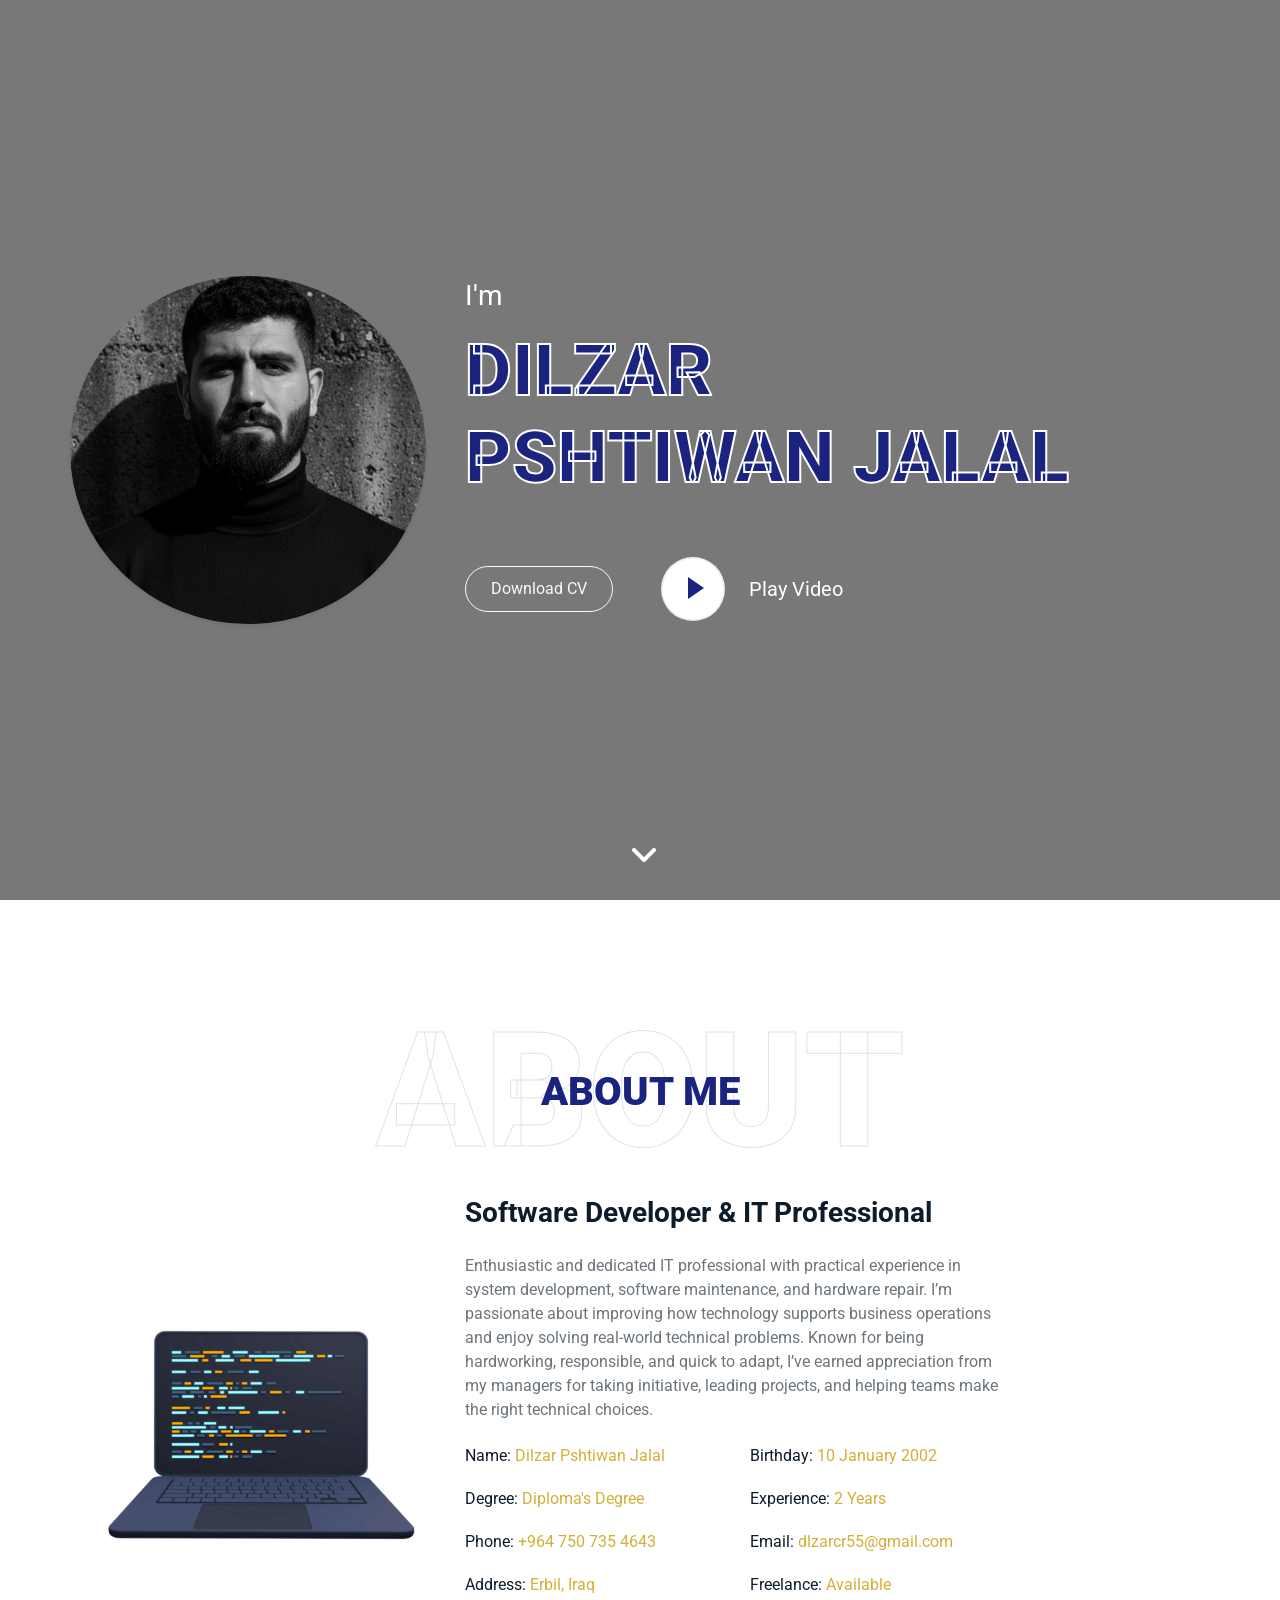
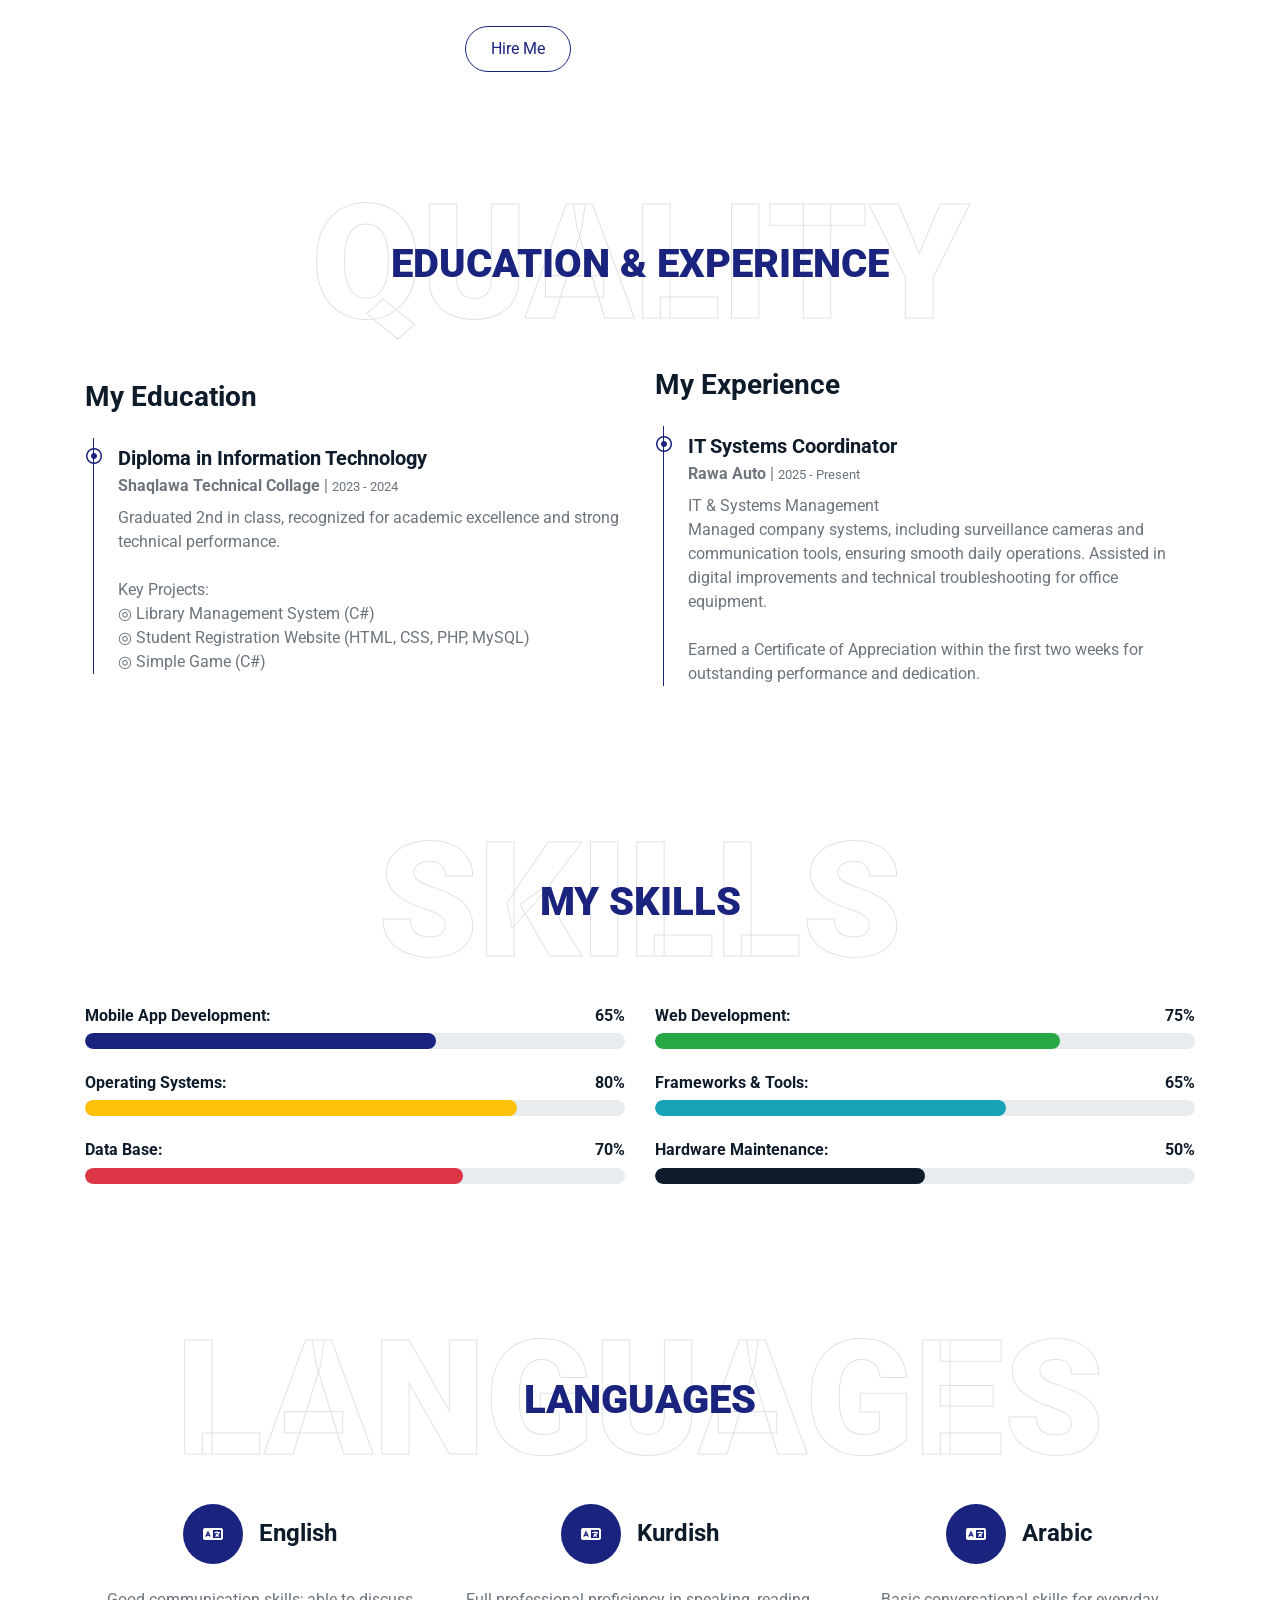
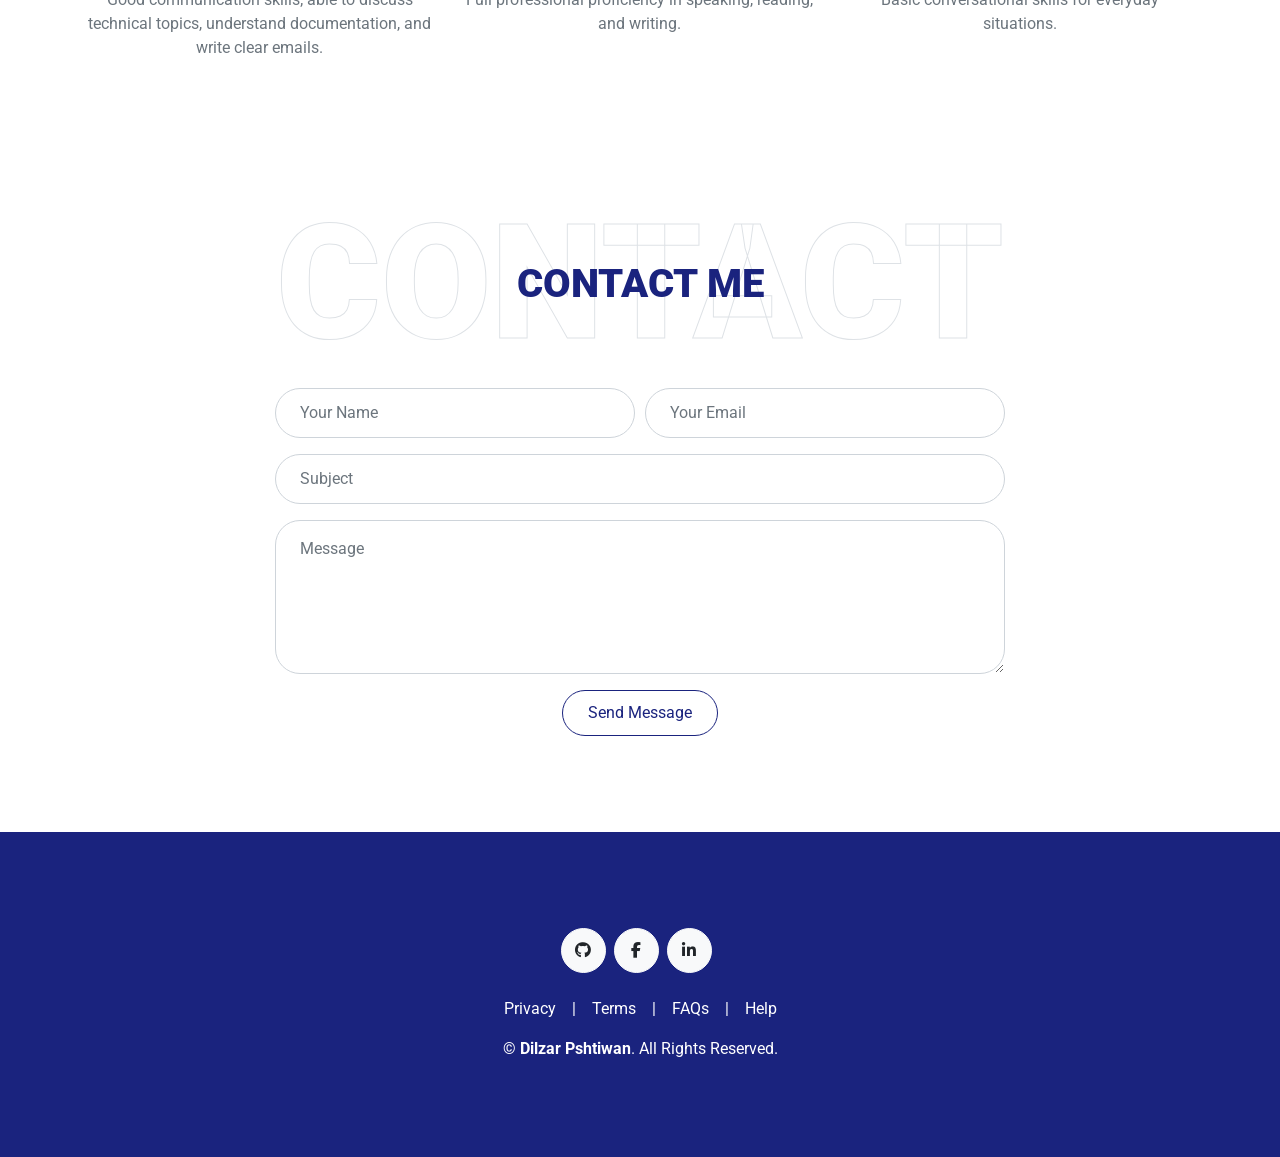
==== index.html @ 61826183 "geting start everything was ready" ====
<!DOCTYPE html>
<html lang="en">

<head>
    <meta charset="utf-8">
    <title>Dilzar's Portfolio</title>
    <meta content="width=device-width, initial-scale=1.0" name="viewport">
    <meta content="Portfolio Website" name="keywords">
    <meta content="Personal Portfolio Website" name="description">

    <!-- Favicon -->
    <link href="import/assets/img/favicon.ico" rel="icon">

    <!-- Google Web Fonts -->
    <link rel="preconnect" href="https://fonts.gstatic.com">
    <link href="https://fonts.googleapis.com/css2?family=Roboto:wght@300;400;500;700;900&display=swap" rel="stylesheet">

    <!-- Font Awesome -->
    <link href="https://cdnjs.cloudflare.com/ajax/libs/font-awesome/6.2.1/css/all.min.css" rel="stylesheet">

    <!-- Libraries Stylesheet -->
    <link href="import/assets/lib/owlcarousel/assets/owl.carousel.min.css" rel="stylesheet">
    <link href="import/assets/lib/lightbox/css/lightbox.min.css" rel="stylesheet">

    <!-- Customized Bootstrap Stylesheet -->
    <link href="import/assets/css/style.css" rel="stylesheet">
</head>

<body data-spy="scroll" data-target=".navbar" data-offset="51">
    <!-- Navbar Start -->
    <nav class="navbar fixed-top shadow-sm navbar-expand-lg bg-light navbar-light py-3 py-lg-0 px-lg-5">
        <a href="index.html" class="navbar-brand ml-lg-3">
            <h1 class="m-0 display-5"><span class="text-primary">Dilzar's </span>Port Folio</h1>
        </a>
        <button type="button" class="navbar-toggler" data-toggle="collapse" data-target="#navbarCollapse">
            <span class="navbar-toggler-icon"></span>
        </button>
        <div class="collapse navbar-collapse px-lg-3" id="navbarCollapse">
            <div class="navbar-nav m-auto py-0">
                <a href="#home" class="nav-item nav-link active">Home</a>
                <a href="#about" class="nav-item nav-link">About</a>
                <a href="#qualification" class="nav-item nav-link">Quality</a>
                <a href="#skill" class="nav-item nav-link">Skill</a>
                <a href="#service" class="nav-item nav-link">Languages</a>
                <a href="#contact" class="nav-item nav-link">Contact</a>
            </div>
            <a href="#contact" class="btn btn-outline-primary d-none d-lg-block">Hire Me</a>
        </div>
    </nav>
    <!-- Navbar End -->

    <!-- Video Modal Start -->
    <div class="modal fade" id="videoModal" tabindex="-1" role="dialog" aria-labelledby="exampleModalLabel" aria-hidden="true">
        <div class="modal-dialog" role="document">
            <div class="modal-content">
                <div class="modal-body">
                    <button type="button" class="close" data-dismiss="modal" aria-label="Close">
                        <span aria-hidden="true">&times;</span>
                    </button>
                    <!-- 16:9 aspect ratio -->
                    <div class="embed-responsive embed-responsive-16by9">
                        <iframe class="embed-responsive-item" src="" id="video" allowscriptaccess="always" allow="autoplay"></iframe>
                    </div>
                </div>
            </div>
        </div>
    </div>
    <!-- Video Modal End -->

    <!-- Header Start -->
    <div class="container-fluid d-flex align-items-center mb-5 py-5" id="home" style="min-height: 100vh; position: relative; overflow: hidden;">
        <!-- Video Background -->
        <video autoplay muted loop playsinline style="position: absolute; top: 0; left: 0; width: 100%; height: 100%; object-fit: cover; z-index: 0; filter: brightness(0.9);">
            <source src="import/assets/video/back.mp4" type="video/mp4">
            Your browser does not support the video tag.
        </video>
        
        <!-- Dark Overlay -->
        <div style="position: absolute; top: 0; left: 0; width: 100%; height: 100%; background: rgba(30, 30, 30, 0.6); z-index: 1;"></div>
        
        <!-- Content -->
        <div class="container" style="position: relative; z-index: 2;">
            <div class="row align-items-center">
                <div class="col-lg-4 px-4 pl-lg-0 pb-4 pb-lg-0">
                    <img class="img-fluid w-100 rounded-circle shadow-sm" src="import/assets/picture/me.jpg" alt="Profile Picture">
                </div>
                <div class="col-lg-7 text-center text-lg-left">
                    <h3 class="text-white font-weight-normal mb-3">I'm</h3>
                    <h1 class="display-3 text-uppercase text-primary mb-2" style="-webkit-text-stroke: 2px #ffffff;">Dilzar Pshtiwan Jalal</h1>
                    <h1 class="typed-text-output d-inline font-weight-lighter text-white"></h1>
                    <div class="typed-text d-none">Full-Stack Developer, Software Developer, IT Professional</div>
                    <div class="d-flex align-items-center justify-content-center justify-content-lg-start pt-5">
                        <a href="https://dilzar-pshtiwan-cv.tiiny.site" class="btn btn-outline-light mr-5">Download CV</a>
                        <button type="button" class="btn-play" data-toggle="modal"
                            data-src="https://www.youtube.com/watch?v=8KaJRw-rfn8" data-target="#videoModal">
                            <span></span>
                        </button>
                        <h5 class="font-weight-normal text-white m-0 ml-4 d-none d-sm-block">Play Video</h5>
                    </div>
                </div>
            </div>
        </div>
    </div>
    <!-- Header End -->

    <!-- About Start -->
    <div class="container-fluid py-5" id="about">
        <div class="container">
            <div class="position-relative d-flex align-items-center justify-content-center">
                <h1 class="display-1 text-uppercase text-white" style="-webkit-text-stroke: 1px #dee2e6;">About</h1>
                <h1 class="position-absolute text-uppercase text-primary">About Me</h1>
            </div>
            <div class="row align-items-center">
                <div class="col-lg-4 pb-4 pb-lg-0">
                    <img class="img-fluid rounded w-100" src="import/assets/picture/1.png" alt="About Photo">
                </div>
                <div class="col-lg-6">
                    <h3 class="mb-4">Software Developer & IT Professional</h3>
                    <p>
                        Enthusiastic and dedicated IT professional with practical experience in
system development, software maintenance, and hardware repair. I’m
passionate about improving how technology supports business operations
and enjoy solving real-world technical problems. Known for being
hardworking, responsible, and quick to adapt, I’ve earned appreciation
from my managers for taking initiative, leading projects, and helping teams
make the right technical choices.

                    </p>
                    <div class="row mb-3">
                        <div class="col-sm-6 py-2"><h6>Name: <span class="text-secondary">Dilzar Pshtiwan Jalal</span></h6></div>
                        <div class="col-sm-6 py-2"><h6>Birthday: <span class="text-secondary">10 January 2002</span></h6></div>
                        <div class="col-sm-6 py-2"><h6>Degree: <span class="text-secondary">Diploma's Degree</span></h6></div>
                        <div class="col-sm-6 py-2"><h6>Experience: <span class="text-secondary">2 Years</span></h6></div>
                        <div class="col-sm-6 py-2"><h6>Phone: <span class="text-secondary">+964 750 735 4643</span></h6></div>
                        <div class="col-sm-6 py-2"><h6>Email: <span class="text-secondary">dlzarcr55@gmail.com</span></h6></div>
                        <div class="col-sm-6 py-2"><h6>Address: <span class="text-secondary">Erbil, Iraq</span></h6></div>
                        <div class="col-sm-6 py-2"><h6>Freelance: <span class="text-secondary">Available</span></h6></div>
                    </div>
                    <a href="#contact" class="btn btn-outline-primary mr-4">Hire Me</a>
                </div>
            </div>
        </div>
    </div>
    <!-- About End -->

    <!-- Qualification Start -->
    <div class="container-fluid py-5" id="qualification">
        <div class="container">
            <div class="position-relative d-flex align-items-center justify-content-center">
                <h1 class="display-1 text-uppercase text-white" style="-webkit-text-stroke: 1px #dee2e6;">Quality</h1>
                <h1 class="position-absolute text-uppercase text-primary">Education & Experience</h1>
            </div>
            <div class="row align-items-center">
                <div class="col-lg-6">
                    <h3 class="mb-4">My Education</h3>
                    <div class="border-left border-primary pt-2 pl-4 ml-2">
                        <div class="position-relative mb-4">
                            <i class="far fa-dot-circle text-primary position-absolute" style="top: 2px; left: -32px;"></i>
                            <h5 class="font-weight-bold mb-1">Diploma in Information Technology</h5>
                            <p class="mb-2"><strong>Shaqlawa Technical Collage</strong> | <small>2023 - 2024</small></p>
                            <p>
                                Graduated 2nd in class, recognized for academic excellence and strong technical performance.
                                <br><br>
                                Key Projects:
                                <br>
                                ◎ Library Management System (C#) <br>
                                ◎ Student Registration Website (HTML, CSS, PHP, MySQL) <br>
                                ◎ Simple Game (C#)
                            </p>
                        </div>
                    </div>
                </div>
                <div class="col-lg-6">
                    <h3 class="mb-4">My Experience</h3>
                    <div class="border-left border-primary pt-2 pl-4 ml-2">
                        <div class="position-relative mb-4">
                            <i class="far fa-dot-circle text-primary position-absolute" style="top: 2px; left: -32px;"></i>
                            <h5 class="font-weight-bold mb-1">IT Systems Coordinator</h5>
                            <p class="mb-2"><strong>Rawa Auto</strong> | <small>2025 - Present</small></p>
                            <p>
                                IT & Systems Management<br>
                                Managed company systems, including surveillance cameras and communication tools, ensuring smooth daily operations.
                                Assisted in digital improvements and technical troubleshooting for office equipment. <br><br>
                                Earned a Certificate of Appreciation within the first two weeks for outstanding performance and dedication.
                            </p>
                        </div>
                    </div>
                </div>
            </div>
        </div>
    </div>
    <!-- Qualification End -->

    <!-- Skill Start -->
    <div class="container-fluid py-5" id="skill">
        <div class="container">
            <div class="position-relative d-flex align-items-center justify-content-center">
                <h1 class="display-1 text-uppercase text-white" style="-webkit-text-stroke: 1px #dee2e6;">Skills</h1>
                <h1 class="position-absolute text-uppercase text-primary">My Skills</h1>
            </div>
            <div class="row align-items-center">
                <div class="col-md-6">
                    <div class="skill mb-4">
                        <div class="d-flex justify-content-between">
                            <h6 class="font-weight-bold">Mobile App Development:</h6>
                            <h6 class="font-weight-bold">65%</h6>
                        </div>
                        <div class="progress">
                            <div class="progress-bar bg-primary" role="progressbar" aria-valuenow="65" aria-valuemin="0" aria-valuemax="100" style="width: 65%"></div>
                        </div>
                    </div>
                    <div class="skill mb-4">
                        <div class="d-flex justify-content-between">
                            <h6 class="font-weight-bold">Operating Systems:</h6>
                            <h6 class="font-weight-bold">80%</h6>
                        </div>
                        <div class="progress">
                            <div class="progress-bar bg-warning" role="progressbar" aria-valuenow="80" aria-valuemin="0" aria-valuemax="100" style="width: 80%"></div>
                        </div>
                    </div>
                    <div class="skill mb-4">
                        <div class="d-flex justify-content-between">
                            <h6 class="font-weight-bold">Data Base:</h6>
                            <h6 class="font-weight-bold">70%</h6>
                        </div>
                        <div class="progress">
                            <div class="progress-bar bg-danger" role="progressbar" aria-valuenow="70" aria-valuemin="0" aria-valuemax="100" style="width: 70%"></div>
                        </div>
                    </div>
                </div>
                <div class="col-md-6">
                    <div class="skill mb-4">
                        <div class="d-flex justify-content-between">
                            <h6 class="font-weight-bold">Web Development:</h6>
                            <h6 class="font-weight-bold">75%</h6>
                        </div>
                        <div class="progress">
                            <div class="progress-bar bg-success" role="progressbar" aria-valuenow="75" aria-valuemin="0" aria-valuemax="100" style="width: 75%"></div>
                        </div>
                    </div>
                    <div class="skill mb-4">
                        <div class="d-flex justify-content-between">
                            <h6 class="font-weight-bold">Frameworks & Tools:</h6>
                            <h6 class="font-weight-bold">65%</h6>
                        </div>
                        <div class="progress">
                            <div class="progress-bar bg-info" role="progressbar" aria-valuenow="65" aria-valuemin="0" aria-valuemax="100" style="width: 65%"></div>
                        </div>
                    </div>
                    <div class="skill mb-4">
                        <div class="d-flex justify-content-between">
                            <h6 class="font-weight-bold">Hardware Maintenance:</h6>
                            <h6 class="font-weight-bold">50%</h6>
                        </div>
                        <div class="progress">
                            <div class="progress-bar bg-dark" role="progressbar" aria-valuenow="50" aria-valuemin="0" aria-valuemax="100" style="width: 50%"></div>
                        </div>
                    </div>
                </div>
            </div>
        </div>
    </div>
    <!-- Skill End -->

    <!-- Services Start -->
    <div class="container-fluid pt-5" id="service">
        <div class="container">
            <div class="position-relative d-flex align-items-center justify-content-center">
                <h1 class="display-1 text-uppercase text-white" style="-webkit-text-stroke: 1px #dee2e6;">Languages</h1>
                <h1 class="position-absolute text-uppercase text-primary">Languages</h1>
            </div>
            <div class="row pb-3">
                <div class="col-lg-4 col-md-6 text-center mb-5">
                    <div class="d-flex align-items-center justify-content-center mb-4">
                        <i class="fa-solid fa-language service-icon bg-primary text-white mr-3"></i>
                        <h4 class="font-weight-bold m-0">English</h4>
                    </div>
                    <p>Good communication skills; able to discuss technical topics, understand documentation, and write clear emails.</p>
                </div>
                <div class="col-lg-4 col-md-6 text-center mb-5">
                    <div class="d-flex align-items-center justify-content-center mb-4">
                        <i class="fa-solid fa-language service-icon bg-primary text-white mr-3"></i>
                        <h4 class="font-weight-bold m-0">Kurdish</h4>
                    </div>
                    <p>Full professional proficiency in speaking, reading, and writing.</p>
                </div>
                <div class="col-lg-4 col-md-6 text-center mb-5">
                    <div class="d-flex align-items-center justify-content-center mb-4">
                        <i class="fa-solid fa-language service-icon bg-primary text-white mr-3"></i>
                        <h4 class="font-weight-bold m-0">Arabic</h4>
                    </div>
                    <p>Basic conversational skills for everyday situations.</p>
                </div>
            </div>
        </div>
    </div>
    <!-- Services End -->

    <!-- Contact Start -->
    <div class="container-fluid py-5" id="contact">
        <div class="container">
            <div class="position-relative d-flex align-items-center justify-content-center">
                <h1 class="display-1 text-uppercase text-white" style="-webkit-text-stroke: 1px #dee2e6;">Contact</h1>
                <h1 class="position-absolute text-uppercase text-primary">Contact Me</h1>
            </div>
            <div class="row justify-content-center">
                <div class="col-lg-8">
                    <div class="contact-form text-center">
                        <div id="success"></div>
                        <form name="sentMessage" id="contactForm" novalidate="novalidate">
                            <div class="form-row">
                                <div class="control-group col-sm-6">
                                    <input type="text" class="form-control p-4" id="name" placeholder="Your Name" required="required" data-validation-required-message="Please enter your name" />
                                    <p class="help-block text-danger"></p>
                                </div>
                                <div class="control-group col-sm-6">
                                    <input type="email" class="form-control p-4" id="email" placeholder="Your Email" required="required" data-validation-required-message="Please enter your email" />
                                    <p class="help-block text-danger"></p>
                                </div>
                            </div>
                            <div class="control-group">
                                <input type="text" class="form-control p-4" id="subject" placeholder="Subject" required="required" data-validation-required-message="Please enter a subject" />
                                <p class="help-block text-danger"></p>
                            </div>
                            <div class="control-group">
                                <textarea class="form-control py-3 px-4" rows="5" id="message" placeholder="Message" required="required" data-validation-required-message="Please enter your message"></textarea>
                                <p class="help-block text-danger"></p>
                            </div>
                            <div>
                                <button class="btn btn-outline-primary" type="submit" id="sendMessageButton">Send Message</button>
                            </div>
                        </form>
                    </div>
                </div>
            </div>
        </div>
    </div>
    <!-- Contact End -->

    <!-- Footer Start -->
    <div class="container-fluid bg-primary text-white mt-5 py-5 px-sm-3 px-md-5">
        <div class="container text-center py-5">
            <div class="d-flex justify-content-center mb-4">
                <a class="btn btn-light btn-social mr-2" href="https://github.com/dlzar09"><i class="fab fa-github"></i></a>
                <a class="btn btn-light btn-social mr-2" href="https://www.facebook.com/dlzar.pshtiwan"><i class="fab fa-facebook-f"></i></a>
                <a class="btn btn-light btn-social mr-2" href="https://www.linkedin.com/in/dilzar-pshtiwan/"><i class="fab fa-linkedin-in"></i></a>
            </div>
            <div class="d-flex justify-content-center mb-3">
                <a class="text-white" href="#">Privacy</a>
                <span class="px-3">|</span>
                <a class="text-white" href="#">Terms</a>
                <span class="px-3">|</span>
                <a class="text-white" href="#">FAQs</a>
                <span class="px-3">|</span>
                <a class="text-white" href="#">Help</a>
            </div>
            <p class="m-0">&copy; <a class="text-white font-weight-bold" href="#">Dilzar Pshtiwan</a>. All Rights Reserved.</p>
        </div>
    </div>
    <!-- Footer End -->

    <!-- Scroll to Bottom -->
    <i class="fa fa-2x fa-angle-down text-white scroll-to-bottom"></i>

    <!-- Back to Top -->
    <a href="#" class="btn btn-outline-dark px-0 back-to-top"><i class="fa fa-angle-double-up"></i></a>

    <!-- JavaScript Libraries -->
    <script src="https://code.jquery.com/jquery-3.4.1.min.js"></script>
    <script src="https://stackpath.bootstrapcdn.com/bootstrap/4.4.1/js/bootstrap.bundle.min.js"></script>
    <script src="import/assets/lib/typed/typed.min.js"></script>
    <script src="import/assets/lib/easing/easing.min.js"></script>
    <script src="import/assets/lib/waypoints/waypoints.min.js"></script>
    <script src="import/assets/lib/owlcarousel/owl.carousel.min.js"></script>
    <script src="import/assets/lib/isotope/isotope.pkgd.min.js"></script>
    <script src="import/assets/lib/lightbox/js/lightbox.min.js"></script>

    <!-- Contact Javascript File -->
    <script src="mail/jqBootstrapValidation.min.js"></script>
    <script src="import/assets/mail/contact.js"></script>

    <!-- Template Javascript -->
    <script src="import/assets/js/main.js"></script>
</body>

</html>
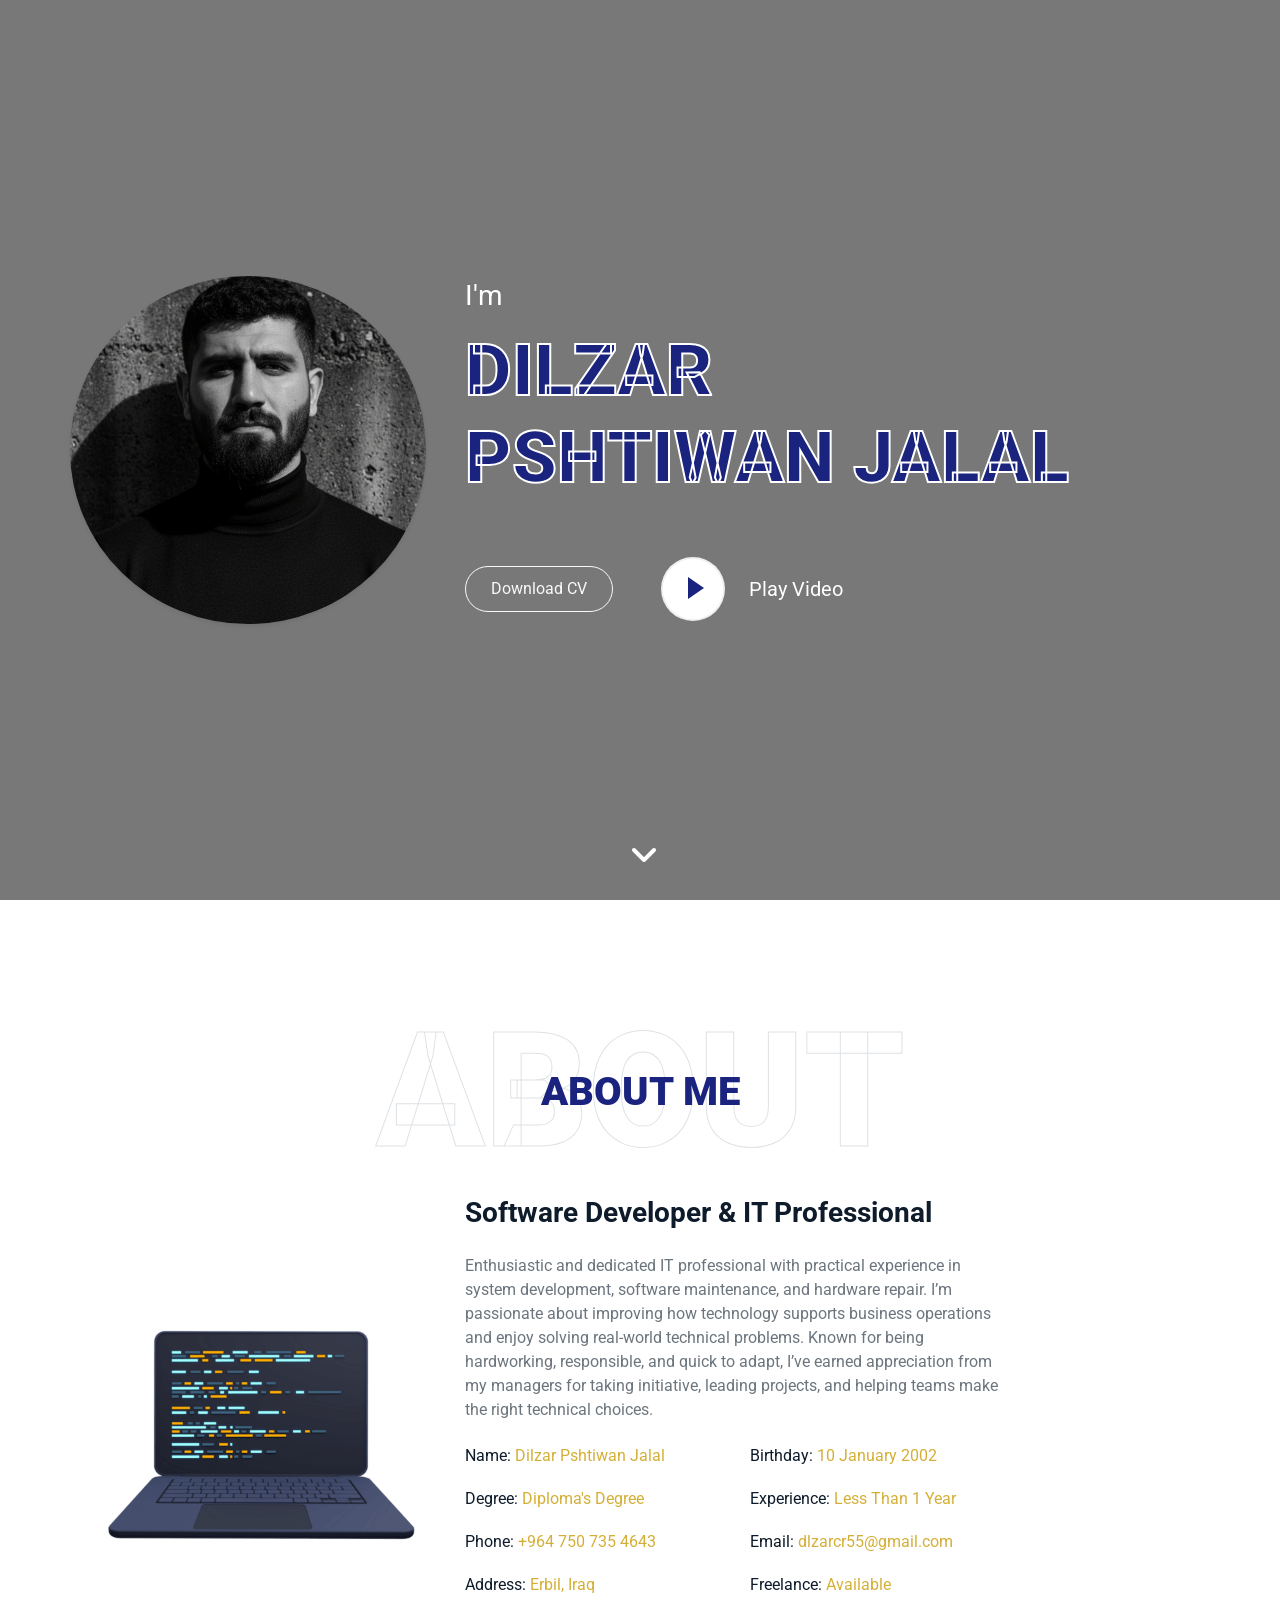
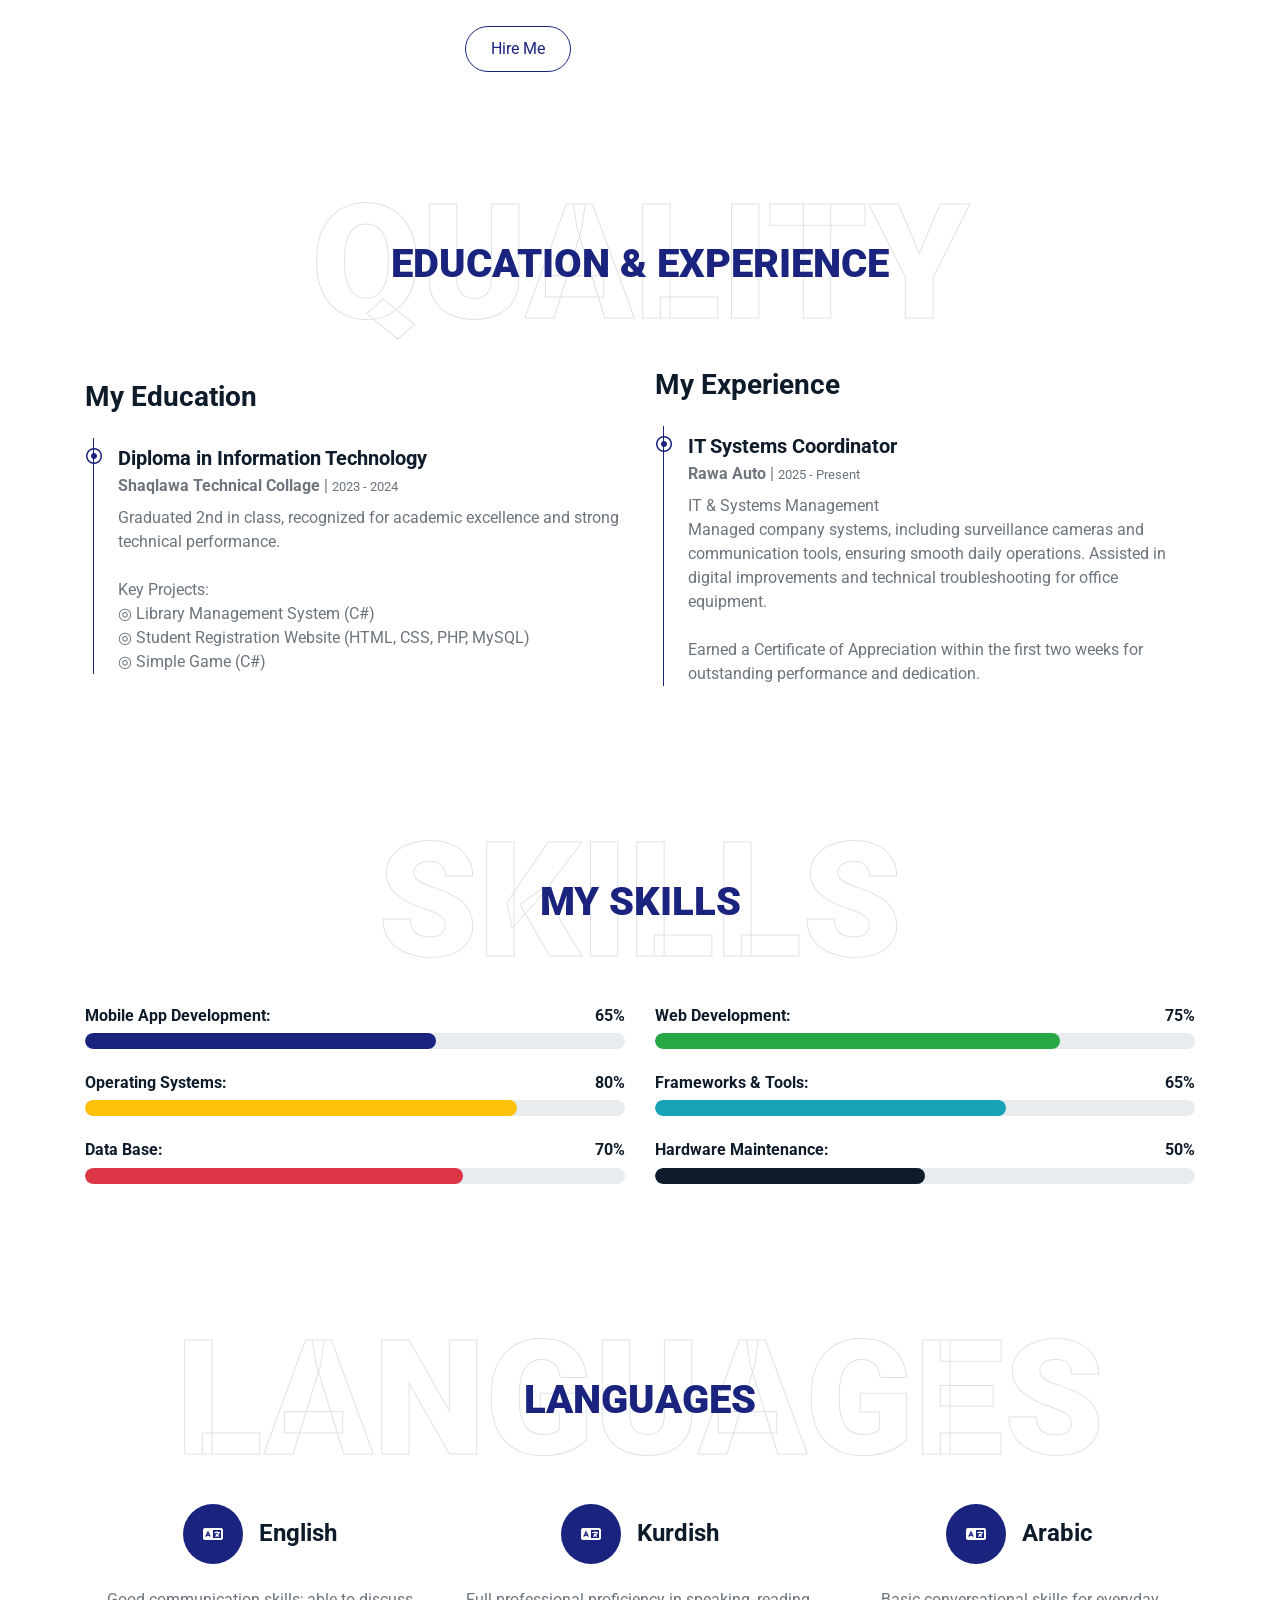
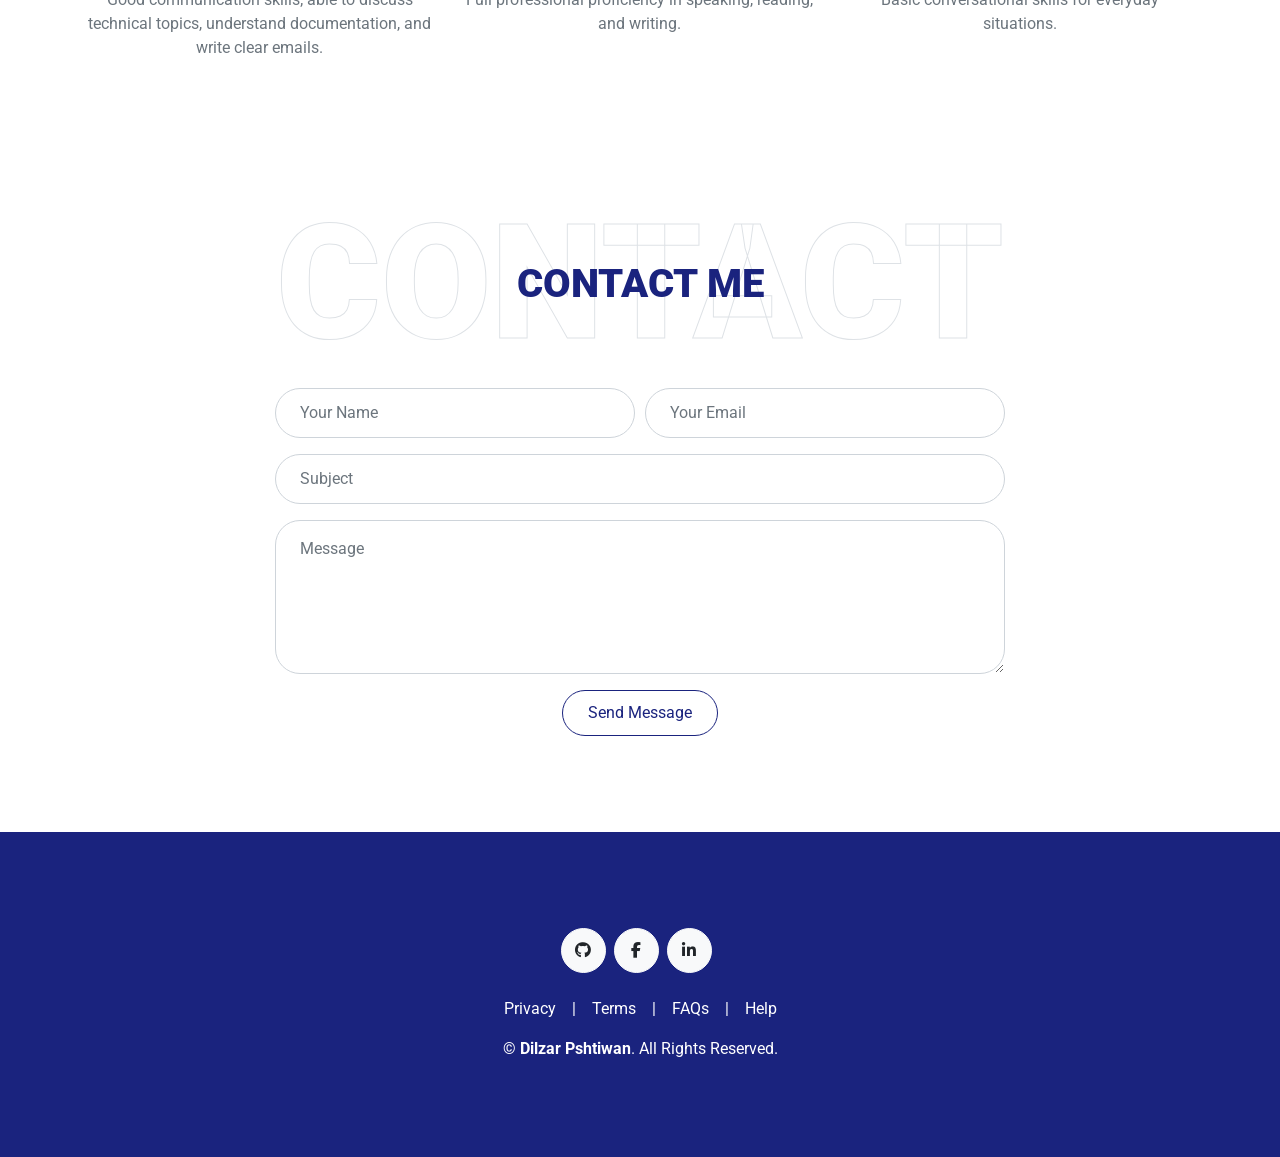
==== commit 3bba7c71: "change experince" ====
--- a/index.html
+++ b/index.html
@@ -130,7 +130,7 @@
                         <div class="col-sm-6 py-2"><h6>Name: <span class="text-secondary">Dilzar Pshtiwan Jalal</span></h6></div>
                         <div class="col-sm-6 py-2"><h6>Birthday: <span class="text-secondary">10 January 2002</span></h6></div>
                         <div class="col-sm-6 py-2"><h6>Degree: <span class="text-secondary">Diploma's Degree</span></h6></div>
-                        <div class="col-sm-6 py-2"><h6>Experience: <span class="text-secondary">2 Years</span></h6></div>
+                        <div class="col-sm-6 py-2"><h6>Experience: <span class="text-secondary">Less Than 1 Year</span></h6></div>
                         <div class="col-sm-6 py-2"><h6>Phone: <span class="text-secondary">+964 750 735 4643</span></h6></div>
                         <div class="col-sm-6 py-2"><h6>Email: <span class="text-secondary">dlzarcr55@gmail.com</span></h6></div>
                         <div class="col-sm-6 py-2"><h6>Address: <span class="text-secondary">Erbil, Iraq</span></h6></div>
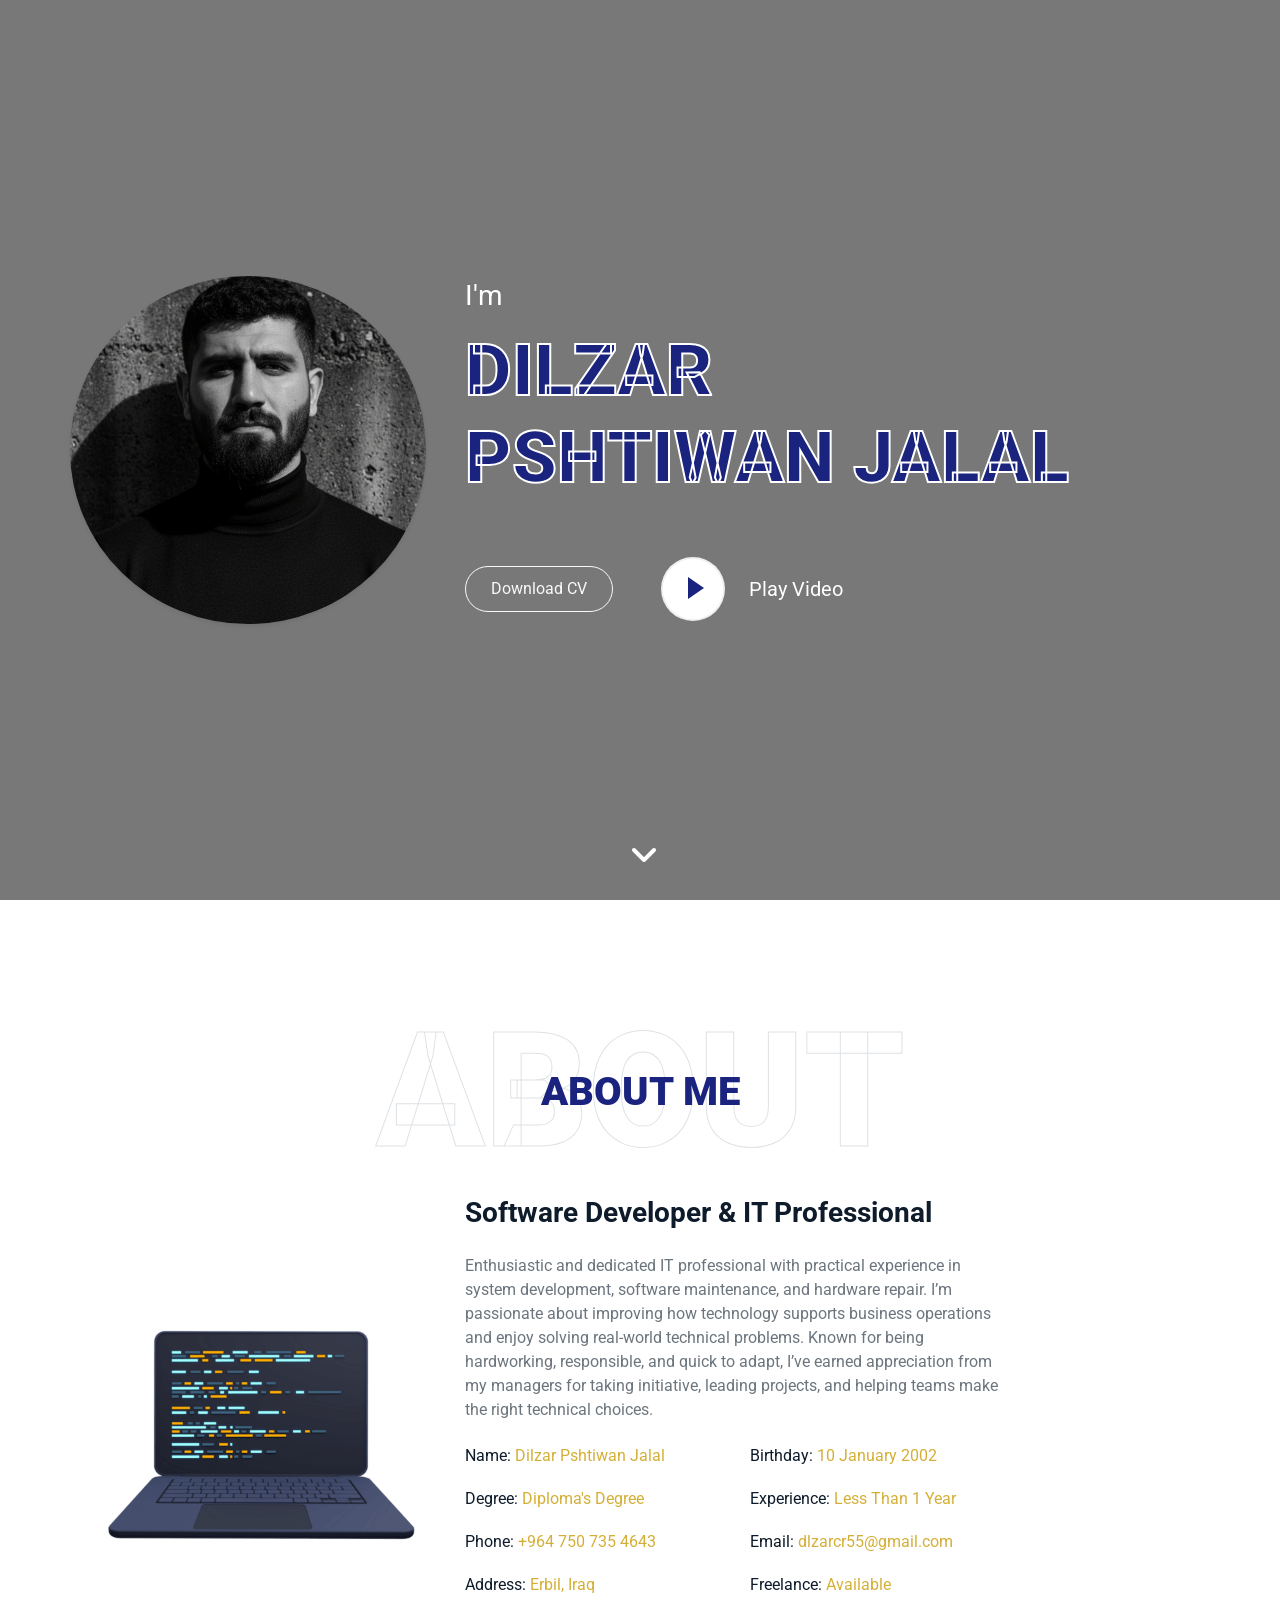
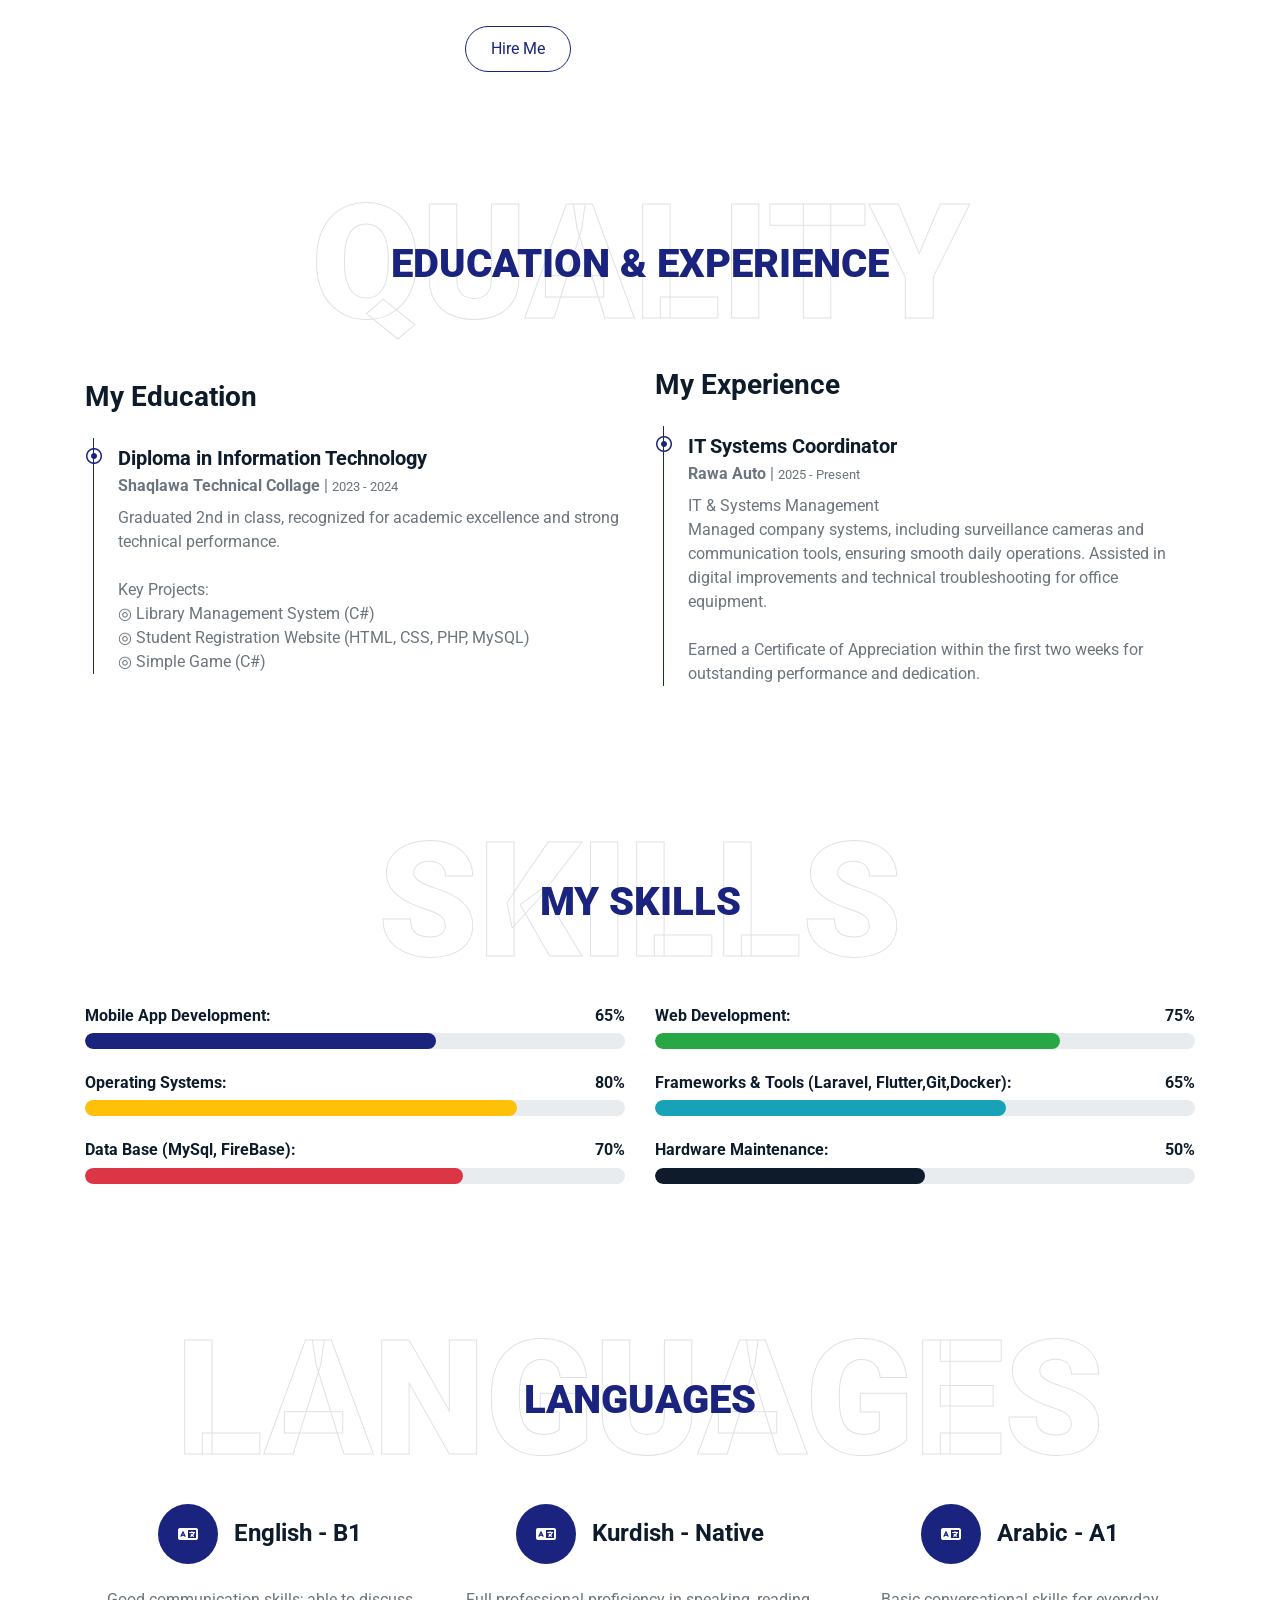
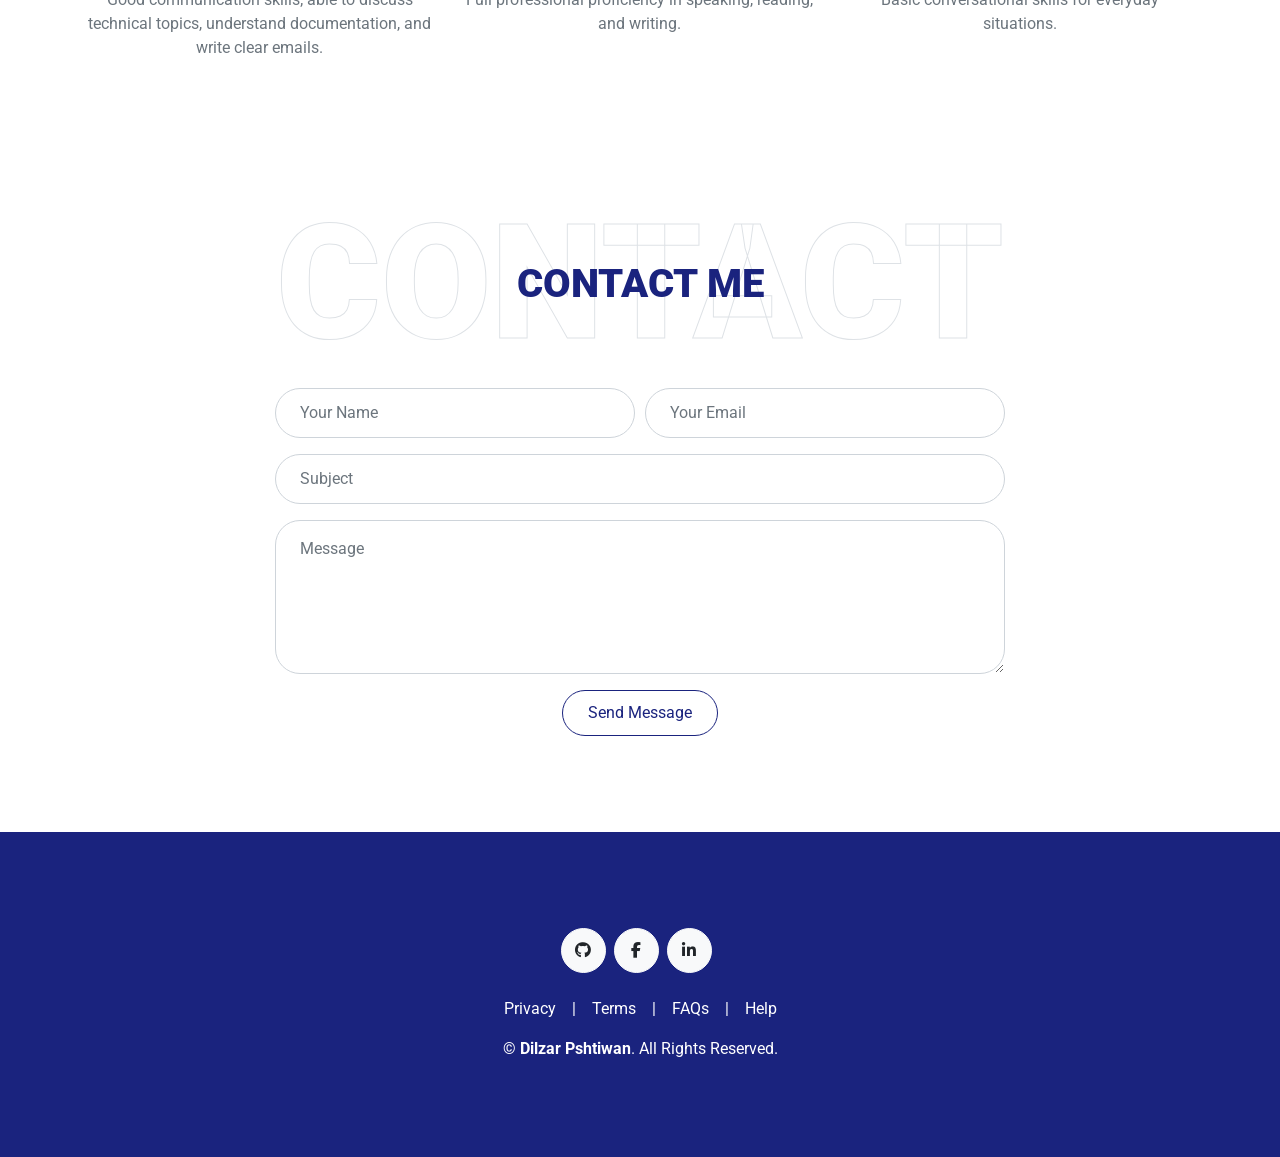
==== commit 450dfbb9: "change somethig new" ====
--- a/index.html
+++ b/index.html
@@ -92,7 +92,7 @@
                     <div class="d-flex align-items-center justify-content-center justify-content-lg-start pt-5">
                         <a href="https://dilzar-pshtiwan-cv.tiiny.site" class="btn btn-outline-light mr-5">Download CV</a>
                         <button type="button" class="btn-play" data-toggle="modal"
-                            data-src="https://www.youtube.com/watch?v=8KaJRw-rfn8" data-target="#videoModal">
+                            data-src="https://www.youtube.com/watch?v=kR_tFpm8bak" data-target="https://www.youtube.com/watch?v=kR_tFpm8bak">
                             <span></span>
                         </button>
                         <h5 class="font-weight-normal text-white m-0 ml-4 d-none d-sm-block">Play Video</h5>
@@ -220,7 +220,7 @@
                     </div>
                     <div class="skill mb-4">
                         <div class="d-flex justify-content-between">
-                            <h6 class="font-weight-bold">Data Base:</h6>
+                            <h6 class="font-weight-bold">Data Base (MySql, FireBase):</h6>
                             <h6 class="font-weight-bold">70%</h6>
                         </div>
                         <div class="progress">
@@ -240,7 +240,7 @@
                     </div>
                     <div class="skill mb-4">
                         <div class="d-flex justify-content-between">
-                            <h6 class="font-weight-bold">Frameworks & Tools:</h6>
+                            <h6 class="font-weight-bold">Frameworks & Tools (Laravel, Flutter,Git,Docker):</h6>
                             <h6 class="font-weight-bold">65%</h6>
                         </div>
                         <div class="progress">
@@ -273,21 +273,21 @@
                 <div class="col-lg-4 col-md-6 text-center mb-5">
                     <div class="d-flex align-items-center justify-content-center mb-4">
                         <i class="fa-solid fa-language service-icon bg-primary text-white mr-3"></i>
-                        <h4 class="font-weight-bold m-0">English</h4>
+                        <h4 class="font-weight-bold m-0">English - B1</h4>
                     </div>
                     <p>Good communication skills; able to discuss technical topics, understand documentation, and write clear emails.</p>
                 </div>
                 <div class="col-lg-4 col-md-6 text-center mb-5">
                     <div class="d-flex align-items-center justify-content-center mb-4">
                         <i class="fa-solid fa-language service-icon bg-primary text-white mr-3"></i>
-                        <h4 class="font-weight-bold m-0">Kurdish</h4>
+                        <h4 class="font-weight-bold m-0">Kurdish - Native</h4>
                     </div>
                     <p>Full professional proficiency in speaking, reading, and writing.</p>
                 </div>
                 <div class="col-lg-4 col-md-6 text-center mb-5">
                     <div class="d-flex align-items-center justify-content-center mb-4">
                         <i class="fa-solid fa-language service-icon bg-primary text-white mr-3"></i>
-                        <h4 class="font-weight-bold m-0">Arabic</h4>
+                        <h4 class="font-weight-bold m-0">Arabic - A1</h4>
                     </div>
                     <p>Basic conversational skills for everyday situations.</p>
                 </div>
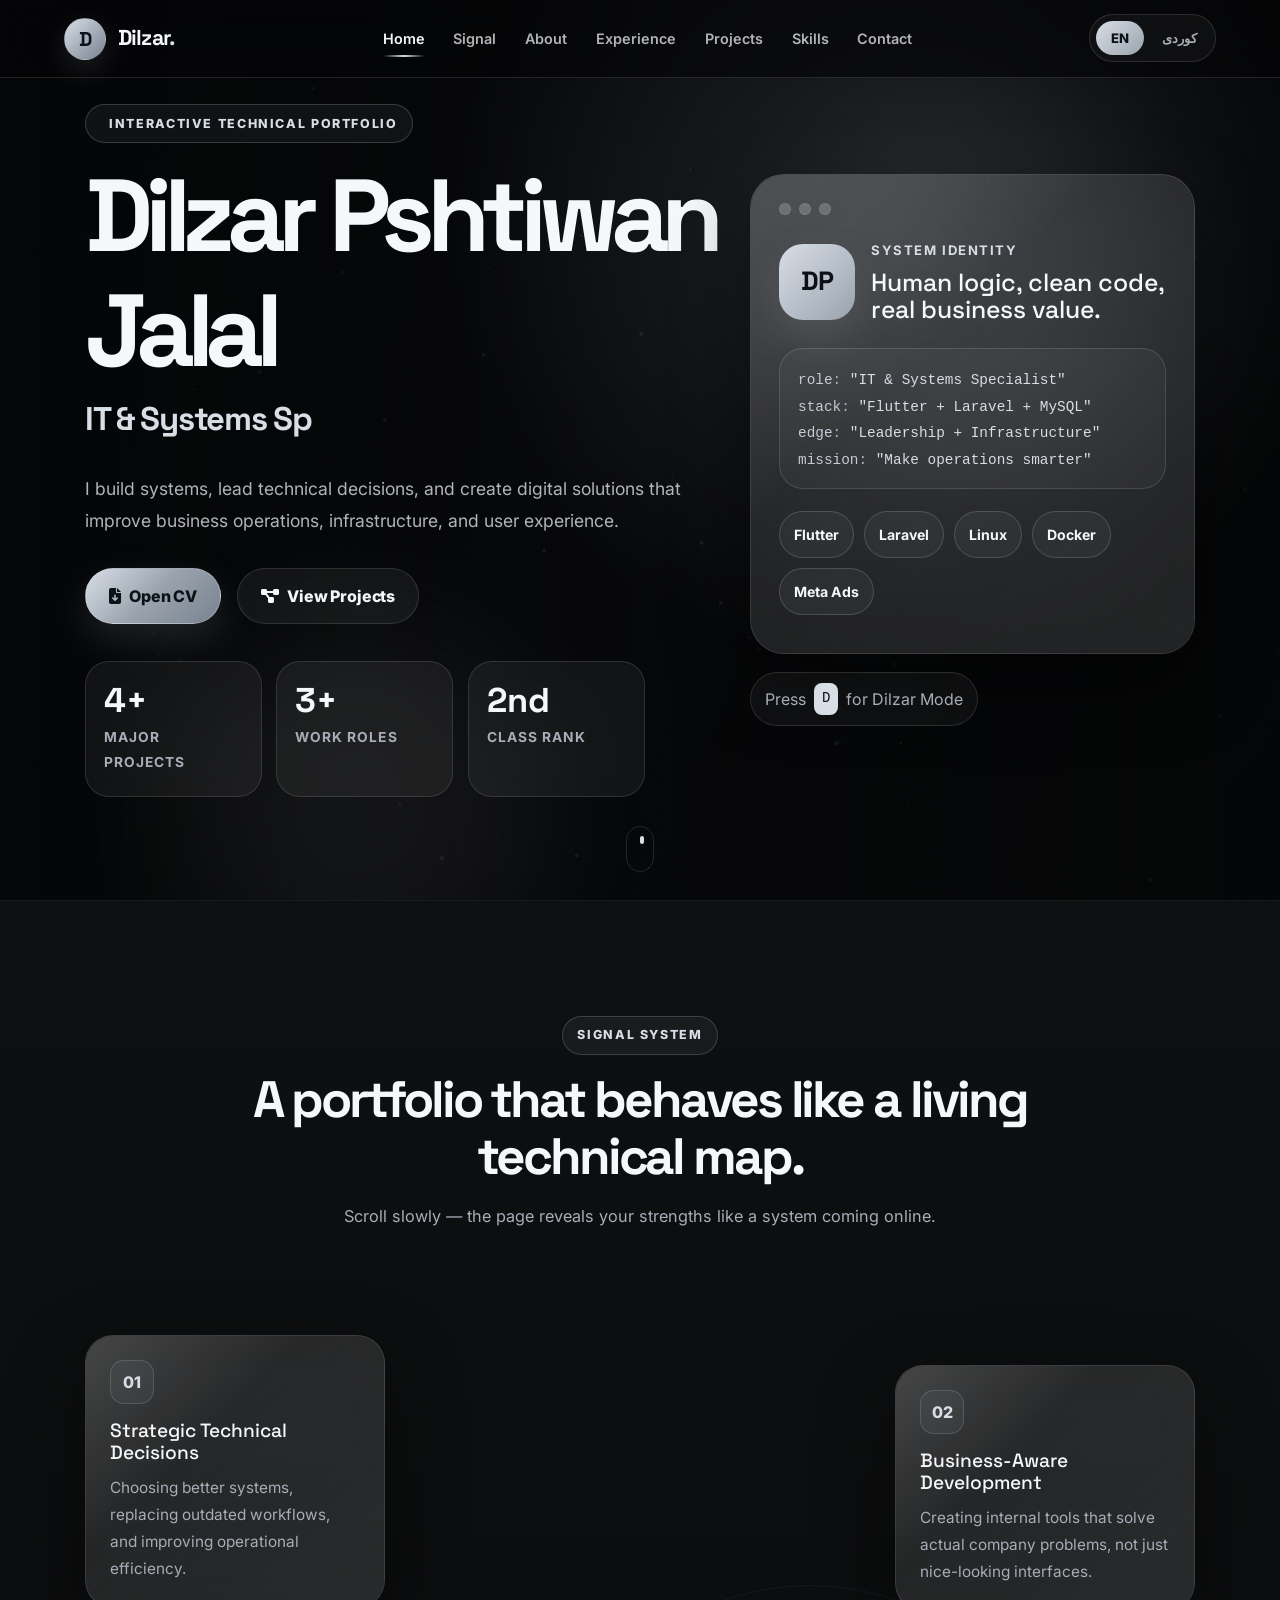
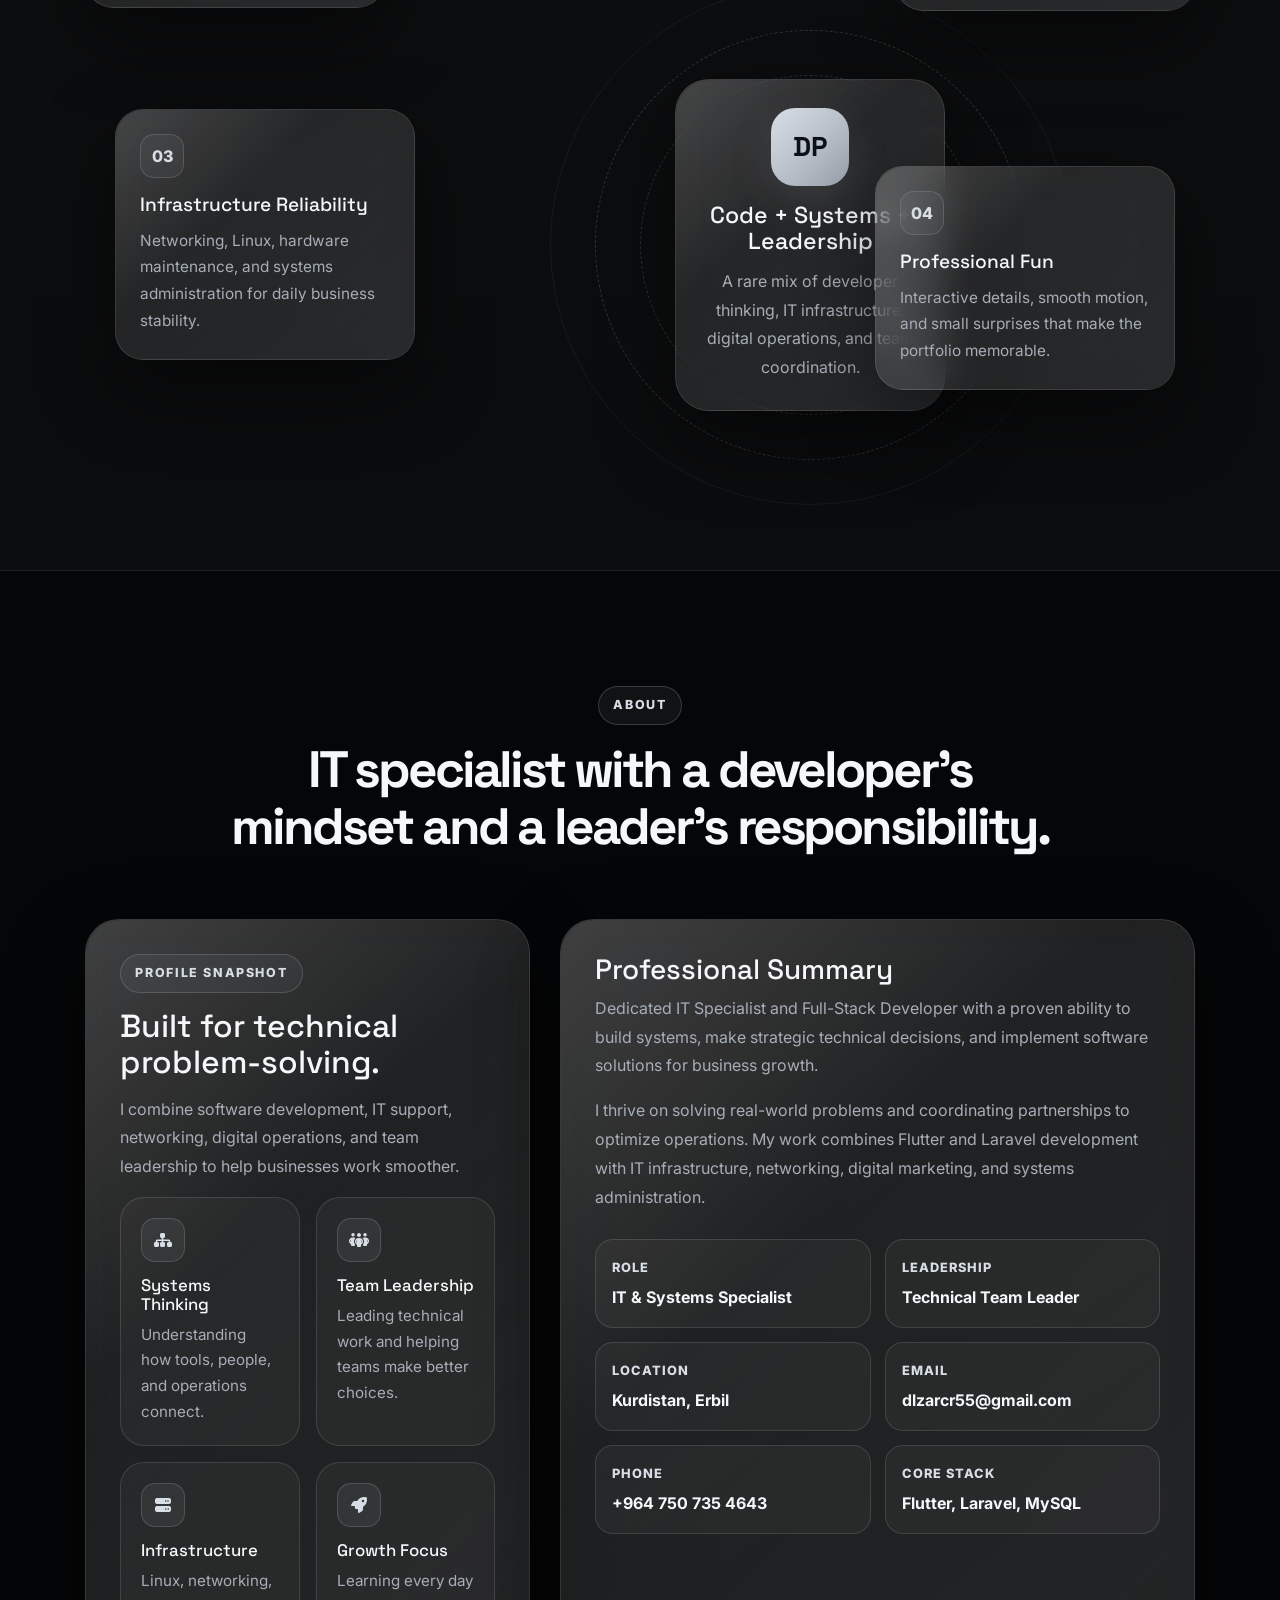
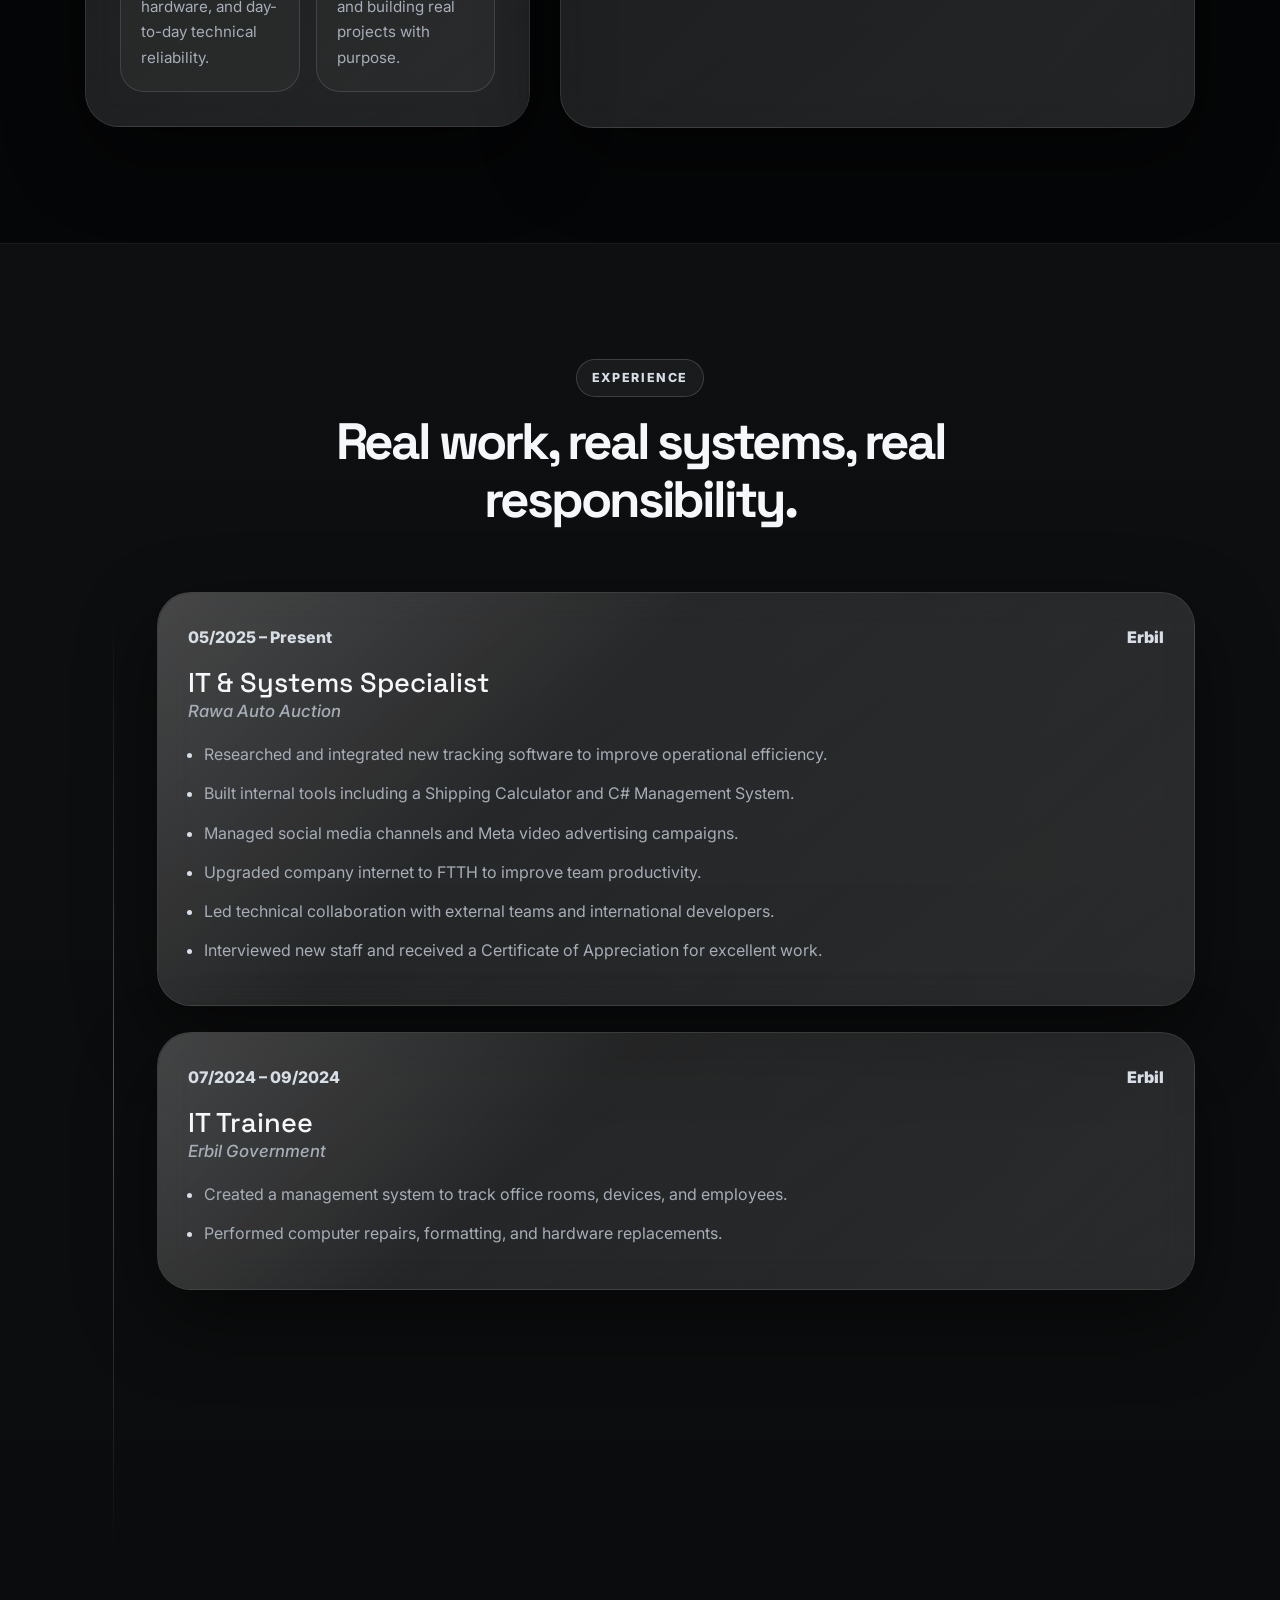
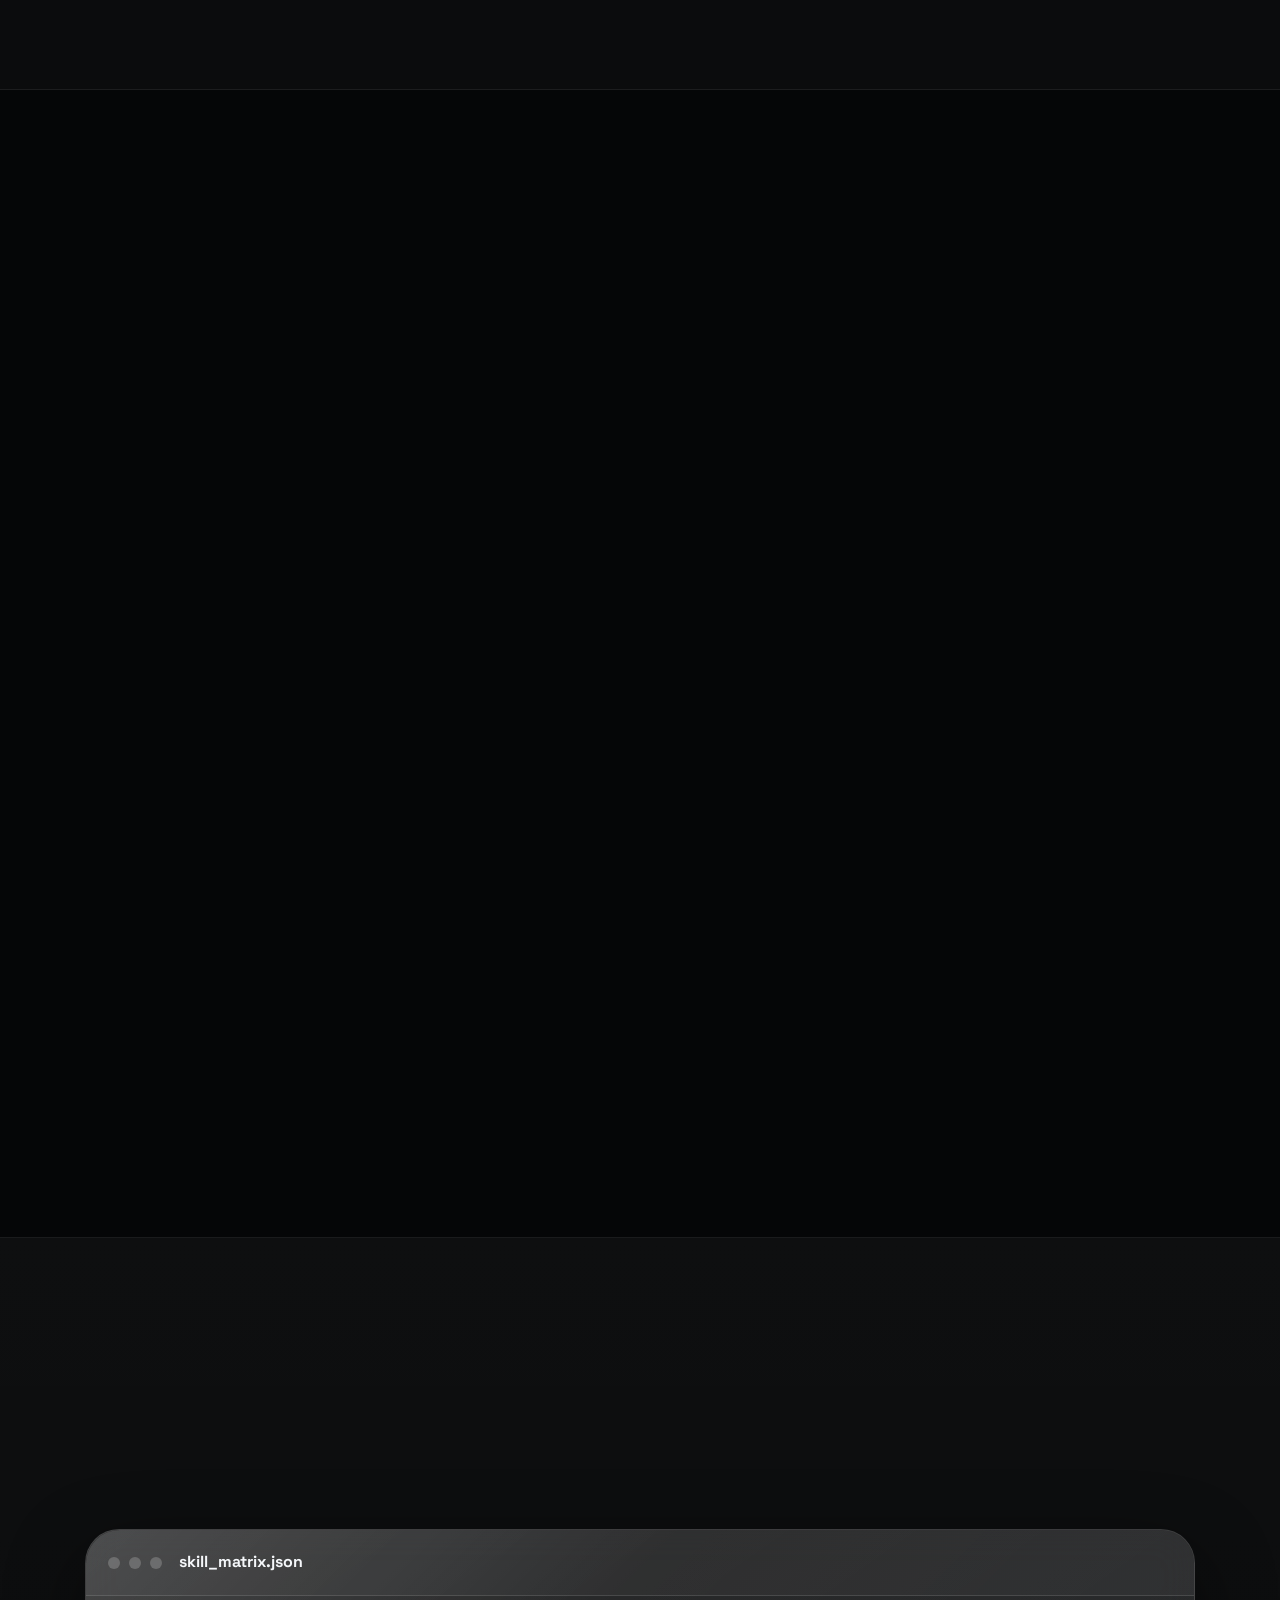
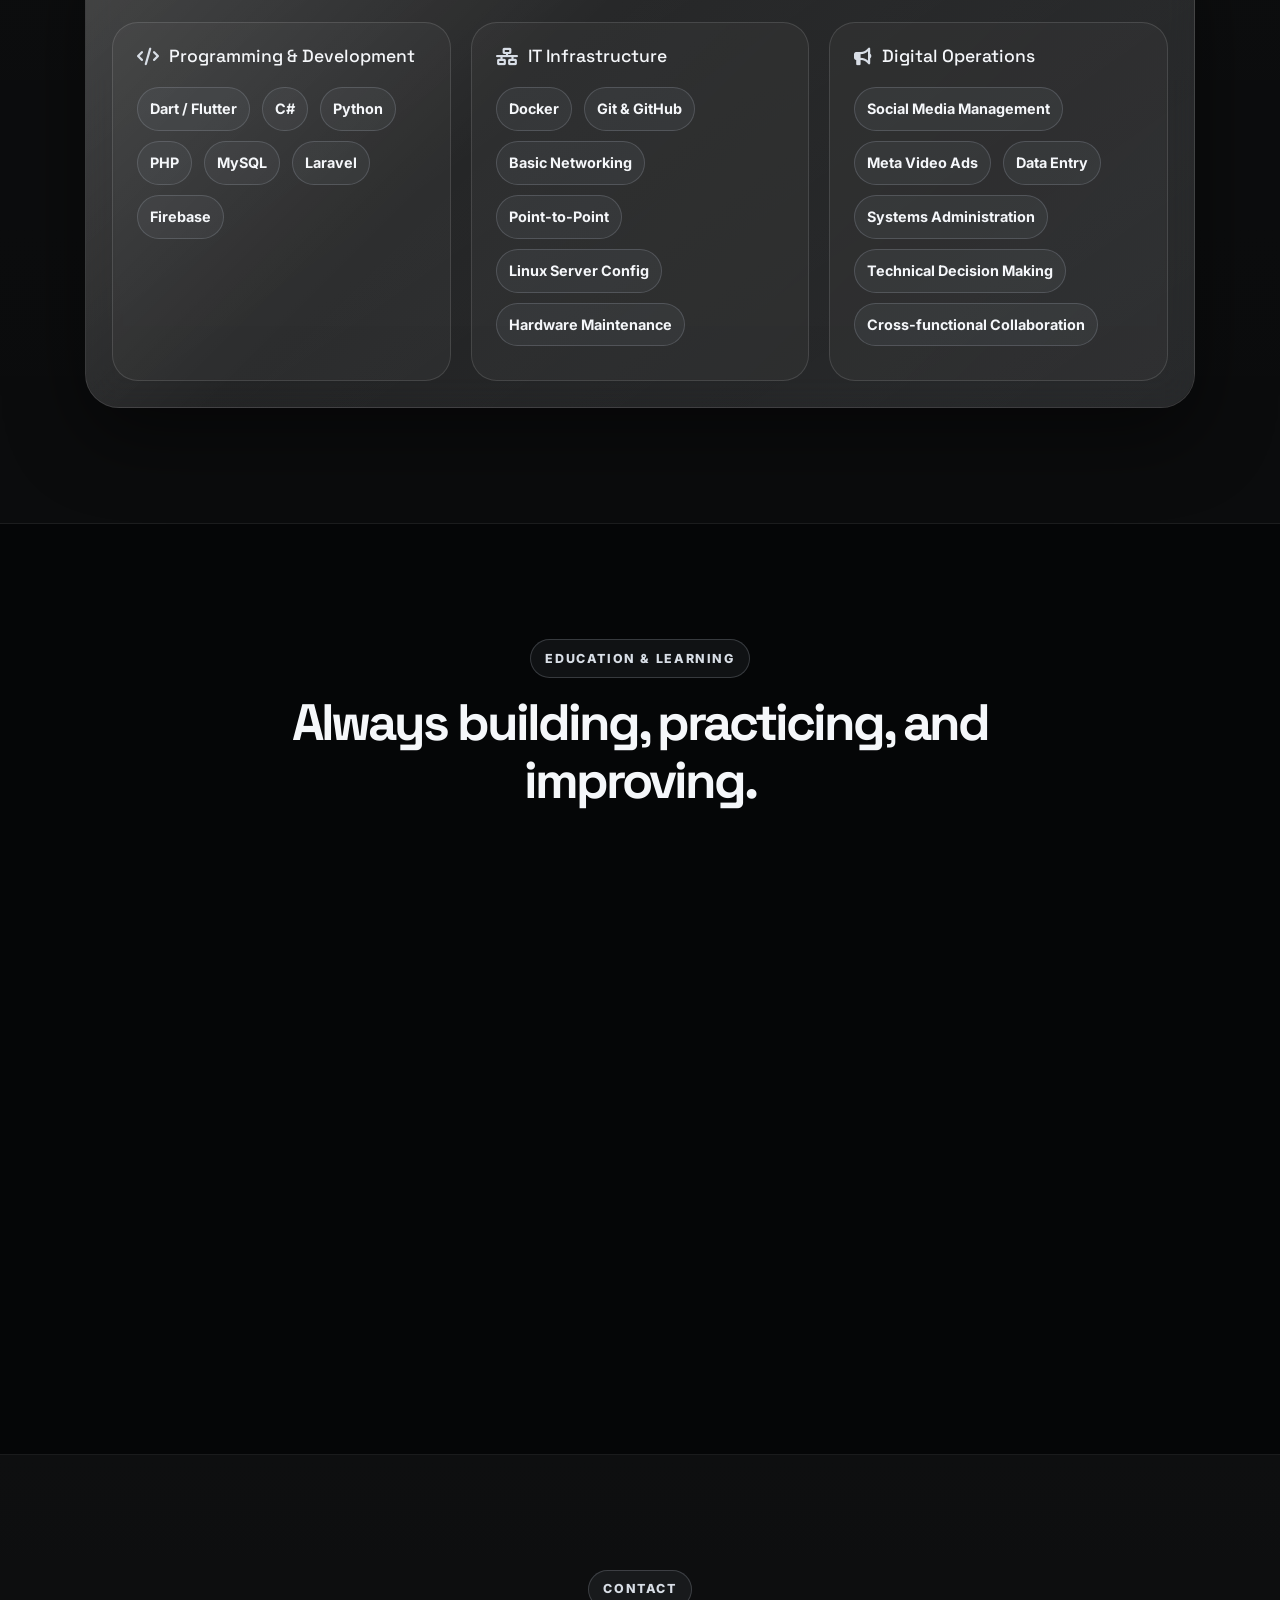
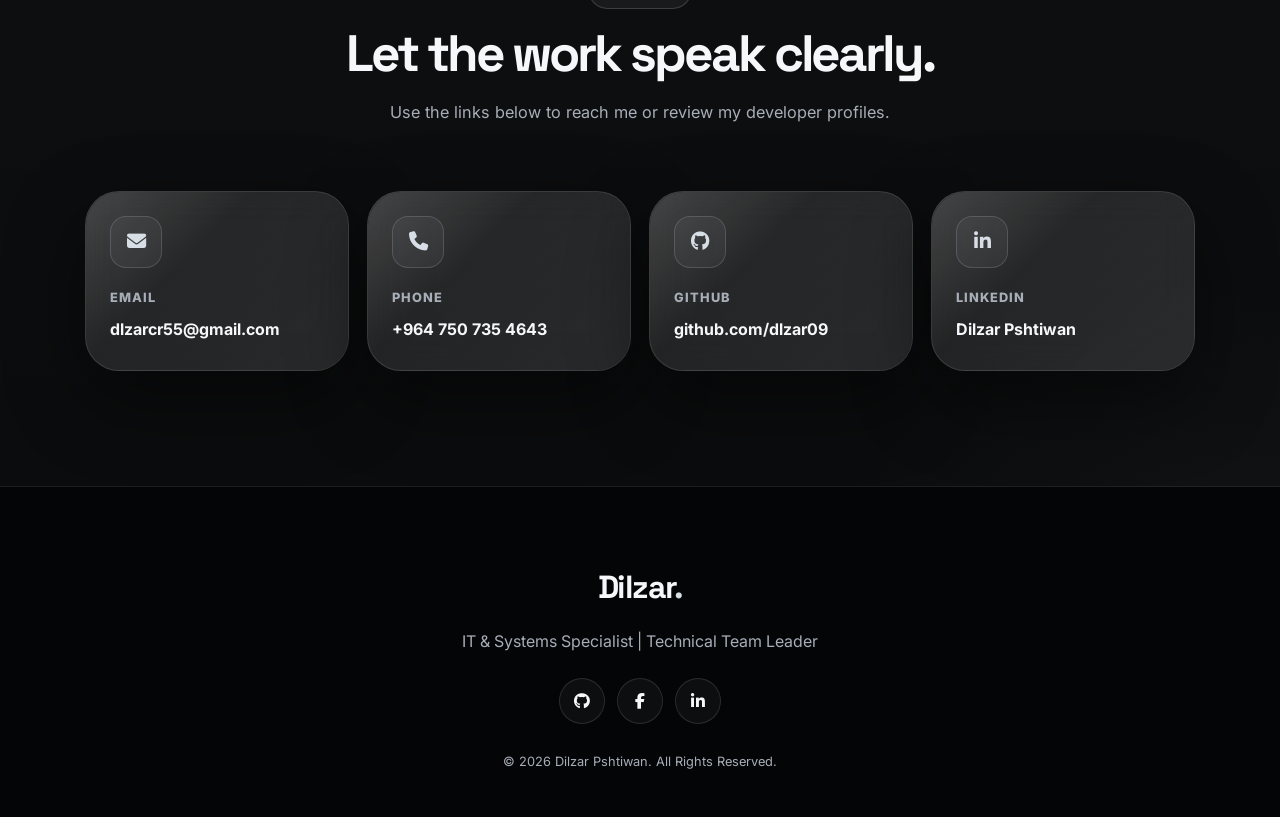
==== commit f73b2b1a: "redesign the portfolio" ====
--- a/index.html
+++ b/index.html
@@ -3,384 +3,533 @@
 
 <head>
     <meta charset="utf-8">
-    <title>Dilzar's Portfolio</title>
+    <title>Dilzar Pshtiwan Jalal | IT & Systems Specialist</title>
     <meta content="width=device-width, initial-scale=1.0" name="viewport">
-    <meta content="Portfolio Website" name="keywords">
-    <meta content="Personal Portfolio Website" name="description">
-
-    <!-- Favicon -->
-    <link href="import/assets/img/favicon.ico" rel="icon">
-
-    <!-- Google Web Fonts -->
-    <link rel="preconnect" href="https://fonts.gstatic.com">
-    <link href="https://fonts.googleapis.com/css2?family=Roboto:wght@300;400;500;700;900&display=swap" rel="stylesheet">
-
-    <!-- Font Awesome -->
+    <meta content="Dilzar Pshtiwan Jalal, IT Specialist, Technical Team Leader, Flutter Developer, Laravel Developer" name="keywords">
+    <meta content="Interactive dark portfolio for Dilzar Pshtiwan Jalal, IT & Systems Specialist and Technical Team Leader." name="description">
+
+    <link href="https://fonts.googleapis.com/css2?family=Inter:wght@300;400;500;600;700;800;900&family=Space+Grotesk:wght@500;600;700&family=Noto+Sans+Arabic:wght@400;500;600;700;800;900&display=swap" rel="stylesheet">
     <link href="https://cdnjs.cloudflare.com/ajax/libs/font-awesome/6.2.1/css/all.min.css" rel="stylesheet">
-
-    <!-- Libraries Stylesheet -->
-    <link href="import/assets/lib/owlcarousel/assets/owl.carousel.min.css" rel="stylesheet">
-    <link href="import/assets/lib/lightbox/css/lightbox.min.css" rel="stylesheet">
-
-    <!-- Customized Bootstrap Stylesheet -->
+    <link href="https://stackpath.bootstrapcdn.com/bootstrap/4.4.1/css/bootstrap.min.css" rel="stylesheet">
     <link href="import/assets/css/style.css" rel="stylesheet">
 </head>
 
-<body data-spy="scroll" data-target=".navbar" data-offset="51">
+<body data-spy="scroll" data-target=".navbar" data-offset="88">
+    <div class="scroll-progress" aria-hidden="true"></div>
+    <div class="cursor-glow" aria-hidden="true"></div>
+
     <!-- Navbar Start -->
-    <nav class="navbar fixed-top shadow-sm navbar-expand-lg bg-light navbar-light py-3 py-lg-0 px-lg-5">
-        <a href="index.html" class="navbar-brand ml-lg-3">
-            <h1 class="m-0 display-5"><span class="text-primary">Dilzar's </span>Port Folio</h1>
+    <nav class="navbar fixed-top navbar-expand-lg navbar-dark luxury-nav px-lg-5">
+        <a href="#home" class="navbar-brand ml-lg-3 brand-mark">
+            <span class="brand-icon">D</span>
+            <span class="brand-text">Dilzar<span>.</span></span>
         </a>
-        <button type="button" class="navbar-toggler" data-toggle="collapse" data-target="#navbarCollapse">
+
+        <button type="button" class="navbar-toggler" data-toggle="collapse" data-target="#navbarCollapse" aria-label="Toggle navigation">
             <span class="navbar-toggler-icon"></span>
         </button>
+
         <div class="collapse navbar-collapse px-lg-3" id="navbarCollapse">
-            <div class="navbar-nav m-auto py-0">
+            <div class="navbar-nav m-auto py-3 py-lg-0">
                 <a href="#home" class="nav-item nav-link active">Home</a>
+                <a href="#signal" class="nav-item nav-link">Signal</a>
                 <a href="#about" class="nav-item nav-link">About</a>
-                <a href="#qualification" class="nav-item nav-link">Quality</a>
-                <a href="#skill" class="nav-item nav-link">Skill</a>
-                <a href="#service" class="nav-item nav-link">Languages</a>
+                <a href="#experience" class="nav-item nav-link">Experience</a>
+                <a href="#projects" class="nav-item nav-link">Projects</a>
+                <a href="#skills" class="nav-item nav-link">Skills</a>
                 <a href="#contact" class="nav-item nav-link">Contact</a>
             </div>
-            <a href="#contact" class="btn btn-outline-primary d-none d-lg-block">Hire Me</a>
+            <div class="language-switch">
+                <a href="index.html" class="lang-link active">EN</a>
+                <a href="index-ku.html" class="lang-link">کوردی</a>
+            </div>
         </div>
     </nav>
     <!-- Navbar End -->
 
-    <!-- Video Modal Start -->
-    <div class="modal fade" id="videoModal" tabindex="-1" role="dialog" aria-labelledby="exampleModalLabel" aria-hidden="true">
-        <div class="modal-dialog" role="document">
-            <div class="modal-content">
-                <div class="modal-body">
-                    <button type="button" class="close" data-dismiss="modal" aria-label="Close">
-                        <span aria-hidden="true">&times;</span>
-                    </button>
-                    <!-- 16:9 aspect ratio -->
-                    <div class="embed-responsive embed-responsive-16by9">
-                        <iframe class="embed-responsive-item" src="" id="video" allowscriptaccess="always" allow="autoplay"></iframe>
-                    </div>
-                </div>
+    <!-- Hero Start -->
+    <header class="hero-section d-flex align-items-center" id="home">
+        <canvas id="signalCanvas" class="signal-canvas" aria-hidden="true"></canvas>
+        <div class="hero-noise"></div>
+        <div class="hero-overlay"></div>
+        <div class="hero-orb hero-orb-one"></div>
+        <div class="hero-orb hero-orb-two"></div>
+
+        <div class="container hero-content">
+            <div class="row align-items-center min-vh-100 py-5">
+                <div class="col-lg-7 text-center text-lg-left reveal">
+                    <span class="eyebrow eyebrow-smart"><i class="fa-solid fa-sparkles"></i> Interactive Technical Portfolio</span>
+                    <h1 class="hero-title">Dilzar Pshtiwan Jalal</h1>
+                    <h2 class="hero-role">
+                        <span class="typed-text-output"></span>
+                        <span class="typed-text d-none">IT & Systems Specialist, Technical Team Leader, Full-Stack Developer</span>
+                    </h2>
+                    <p class="hero-description">
+                        I build systems, lead technical decisions, and create digital solutions that improve business operations, infrastructure, and user experience.
+                    </p>
+
+                    <div class="hero-actions d-flex flex-column flex-sm-row align-items-center justify-content-center justify-content-lg-start">
+                        <a href="import/assets/files/Dilzar_Pshtiwan_Jalal.pdf" class="btn btn-luxury mr-sm-3 mb-3 mb-sm-0" target="_blank" rel="noopener">
+                            <i class="fa-solid fa-file-arrow-down mr-2"></i> Open CV
+                        </a>
+                        <a href="#projects" class="btn btn-ghost">
+                            <i class="fa-solid fa-diagram-project mr-2"></i> View Projects
+                        </a>
+                    </div>
+
+                    <div class="hero-stats">
+                        <div class="stat-card magnetic" data-tilt>
+                            <strong data-counter="4" data-suffix="">0</strong>
+                            <span>Major Projects</span>
+                        </div>
+                        <div class="stat-card magnetic" data-tilt>
+                            <strong data-counter="3" data-suffix="">0</strong>
+                            <span>Work Roles</span>
+                        </div>
+                        <div class="stat-card magnetic" data-tilt>
+                            <strong data-counter="2" data-suffix="nd">0</strong>
+                            <span>Class Rank</span>
+                        </div>
+                    </div>
+                </div>
+
+                <div class="col-lg-5 mt-5 mt-lg-0 reveal delay-1">
+                    <div class="smart-showcase mx-auto">
+                        <div class="smart-window glass-panel magnetic" data-tilt>
+                            <div class="window-top">
+                                <span></span><span></span><span></span>
+                            </div>
+
+                            <div class="smart-head">
+                                <div class="monogram">DP</div>
+                                <div>
+                                    <small>System Identity</small>
+                                    <h3>Human logic, clean code, real business value.</h3>
+                                </div>
+                            </div>
+
+                            <div class="smart-code">
+                                <div><span class="code-key">role</span>: <span class="code-value">"IT & Systems Specialist"</span></div>
+                                <div><span class="code-key">stack</span>: <span class="code-value">"Flutter + Laravel + MySQL"</span></div>
+                                <div><span class="code-key">edge</span>: <span class="code-value">"Leadership + Infrastructure"</span></div>
+                                <div><span class="code-key">mission</span>: <span class="code-value">"Make operations smarter"</span></div>
+                            </div>
+
+                            <div class="stack-chips">
+                                <span>Flutter</span>
+                                <span>Laravel</span>
+                                <span>Linux</span>
+                                <span>Docker</span>
+                                <span>Meta Ads</span>
+                            </div>
+                        </div>
+
+                        <button class="command-hint" type="button" data-command-open>
+                            Press <kbd>D</kbd> for Dilzar Mode
+                        </button>
+                    </div>
+                </div>
+            </div>
+        </div>
+
+        <a href="#signal" class="scroll-down" aria-label="Scroll to Signal">
+            <span></span>
+        </a>
+    </header>
+    <!-- Hero End -->
+
+    <!-- Signature Experience Start -->
+    <section class="section-padding section-muted section-signature" id="signal">
+        <div class="container">
+            <div class="section-heading text-center reveal">
+                <span class="section-kicker">Signal System</span>
+                <h2>A portfolio that behaves like a living technical map.</h2>
+                <p class="section-subtext">
+                    Scroll slowly — the page reveals your strengths like a system coming online.
+                </p>
+            </div>
+
+            <div class="signal-lab">
+                <div class="signal-core-wrap reveal">
+                    <div class="signal-ring ring-one"></div>
+                    <div class="signal-ring ring-two"></div>
+                    <div class="signal-ring ring-three"></div>
+                    <div class="signal-core glass-panel magnetic" data-tilt>
+                        <div class="core-monogram">DP</div>
+                        <h3>Code + Systems + Leadership</h3>
+                        <p>A rare mix of developer thinking, IT infrastructure, digital operations, and team coordination.</p>
+                    </div>
+                </div>
+
+                <div class="signal-node node-top-left glass-panel reveal magnetic" data-tilt>
+                    <span class="node-tag">01</span>
+                    <h4>Strategic Technical Decisions</h4>
+                    <p>Choosing better systems, replacing outdated workflows, and improving operational efficiency.</p>
+                </div>
+
+                <div class="signal-node node-top-right glass-panel reveal delay-1 magnetic" data-tilt>
+                    <span class="node-tag">02</span>
+                    <h4>Business-Aware Development</h4>
+                    <p>Creating internal tools that solve actual company problems, not just nice-looking interfaces.</p>
+                </div>
+
+                <div class="signal-node node-bottom-left glass-panel reveal delay-2 magnetic" data-tilt>
+                    <span class="node-tag">03</span>
+                    <h4>Infrastructure Reliability</h4>
+                    <p>Networking, Linux, hardware maintenance, and systems administration for daily business stability.</p>
+                </div>
+
+                <div class="signal-node node-bottom-right glass-panel reveal delay-3 magnetic" data-tilt>
+                    <span class="node-tag">04</span>
+                    <h4>Professional Fun</h4>
+                    <p>Interactive details, smooth motion, and small surprises that make the portfolio memorable.</p>
+                </div>
+            </div>
+        </div>
+    </section>
+    <!-- Signature Experience End -->
+
+    <!-- About Start -->
+    <section class="section-padding" id="about">
+        <div class="container">
+            <div class="section-heading text-center reveal">
+                <span class="section-kicker">About</span>
+                <h2>IT specialist with a developer’s mindset and a leader’s responsibility.</h2>
+            </div>
+
+            <div class="row align-items-stretch">
+                <div class="col-lg-5 mb-4 mb-lg-0 reveal">
+                    <div class="about-smart-card glass-panel h-100 magnetic" data-tilt>
+                        <div class="about-smart-header">
+                            <span class="section-kicker mb-3">Profile Snapshot</span>
+                            <h3>Built for technical problem-solving.</h3>
+                            <p>
+                                I combine software development, IT support, networking, digital operations, and team leadership to help businesses work smoother.
+                            </p>
+                        </div>
+
+                        <div class="smart-feature-grid">
+                            <div class="smart-feature-item">
+                                <i class="fa-solid fa-sitemap"></i>
+                                <h4>Systems Thinking</h4>
+                                <p>Understanding how tools, people, and operations connect.</p>
+                            </div>
+                            <div class="smart-feature-item">
+                                <i class="fa-solid fa-people-group"></i>
+                                <h4>Team Leadership</h4>
+                                <p>Leading technical work and helping teams make better choices.</p>
+                            </div>
+                            <div class="smart-feature-item">
+                                <i class="fa-solid fa-server"></i>
+                                <h4>Infrastructure</h4>
+                                <p>Linux, networking, hardware, and day-to-day technical reliability.</p>
+                            </div>
+                            <div class="smart-feature-item">
+                                <i class="fa-solid fa-rocket"></i>
+                                <h4>Growth Focus</h4>
+                                <p>Learning every day and building real projects with purpose.</p>
+                            </div>
+                        </div>
+                    </div>
+                </div>
+
+                <div class="col-lg-7 reveal delay-1">
+                    <div class="glass-panel about-panel h-100">
+                        <h3>Professional Summary</h3>
+                        <p>
+                            Dedicated IT Specialist and Full-Stack Developer with a proven ability to build systems, make strategic technical decisions, and implement software solutions for business growth.
+                        </p>
+                        <p>
+                            I thrive on solving real-world problems and coordinating partnerships to optimize operations. My work combines Flutter and Laravel development with IT infrastructure, networking, digital marketing, and systems administration.
+                        </p>
+
+                        <div class="info-grid">
+                            <div><span>Role</span><strong>IT & Systems Specialist</strong></div>
+                            <div><span>Leadership</span><strong>Technical Team Leader</strong></div>
+                            <div><span>Location</span><strong>Kurdistan, Erbil</strong></div>
+                            <div><span>Email</span><strong>dlzarcr55@gmail.com</strong></div>
+                            <div><span>Phone</span><strong>+964 750 735 4643</strong></div>
+                            <div><span>Core Stack</span><strong>Flutter, Laravel, MySQL</strong></div>
+                        </div>
+                    </div>
+                </div>
+            </div>
+        </div>
+    </section>
+    <!-- About End -->
+
+    <!-- Experience Start -->
+    <section class="section-padding section-muted" id="experience">
+        <div class="container">
+            <div class="section-heading text-center reveal">
+                <span class="section-kicker">Experience</span>
+                <h2>Real work, real systems, real responsibility.</h2>
+            </div>
+
+            <div class="experience-track">
+                <article class="experience-card glass-panel reveal magnetic" data-tilt>
+                    <div class="experience-meta">
+                        <span>05/2025 – Present</span>
+                        <strong>Erbil</strong>
+                    </div>
+                    <h3>IT & Systems Specialist</h3>
+                    <h4>Rawa Auto Auction</h4>
+                    <ul class="lux-list">
+                        <li>Researched and integrated new tracking software to improve operational efficiency.</li>
+                        <li>Built internal tools including a Shipping Calculator and C# Management System.</li>
+                        <li>Managed social media channels and Meta video advertising campaigns.</li>
+                        <li>Upgraded company internet to FTTH to improve team productivity.</li>
+                        <li>Led technical collaboration with external teams and international developers.</li>
+                        <li>Interviewed new staff and received a Certificate of Appreciation for excellent work.</li>
+                    </ul>
+                </article>
+
+                <article class="experience-card glass-panel reveal delay-1 magnetic" data-tilt>
+                    <div class="experience-meta">
+                        <span>07/2024 – 09/2024</span>
+                        <strong>Erbil</strong>
+                    </div>
+                    <h3>IT Trainee</h3>
+                    <h4>Erbil Government</h4>
+                    <ul class="lux-list">
+                        <li>Created a management system to track office rooms, devices, and employees.</li>
+                        <li>Performed computer repairs, formatting, and hardware replacements.</li>
+                    </ul>
+                </article>
+
+                <article class="experience-card glass-panel reveal delay-2 magnetic" data-tilt>
+                    <div class="experience-meta">
+                        <span>08/2020 – 06/2024</span>
+                        <strong>Erbil</strong>
+                    </div>
+                    <h3>Sales Assistant</h3>
+                    <h4>Qalam Company</h4>
+                    <ul class="lux-list">
+                        <li>Worked in a team environment and developed strong customer-needs understanding.</li>
+                        <li>Promoted to factory work due to reliability and strong work ethic.</li>
+                    </ul>
+                </article>
+            </div>
+        </div>
+    </section>
+    <!-- Experience End -->
+
+    <!-- Projects Start -->
+    <section class="section-padding" id="projects">
+        <div class="container">
+            <div class="section-heading text-center reveal">
+                <span class="section-kicker">Projects</span>
+                <h2>Projects that show useful thinking, not just code.</h2>
+            </div>
+
+            <div class="project-grid">
+                <article class="project-card glass-panel reveal magnetic" data-tilt>
+                    <div class="project-number">01</div>
+                    <i class="fa-solid fa-id-card-clip"></i>
+                    <h3>Automated Student Registration System</h3>
+                    <p>Web platform for college admissions that automates onboarding and generates digital ID cards with custom QR codes.</p>
+                    <div class="project-tags"><span>Web</span><span>QR</span><span>Admissions</span></div>
+                </article>
+
+                <article class="project-card glass-panel reveal delay-1 magnetic" data-tilt>
+                    <div class="project-number">02</div>
+                    <i class="fa-solid fa-car"></i>
+                    <h3>Vehicle & Owner Management System</h3>
+                    <p>Secure offline C# desktop app for Rawa Auto Auction to register vehicles and manage owner information.</p>
+                    <div class="project-tags"><span>C#</span><span>Desktop</span><span>Internal Tool</span></div>
+                </article>
+
+                <article class="project-card glass-panel reveal delay-2 magnetic" data-tilt>
+                    <div class="project-number">03</div>
+                    <i class="fa-solid fa-calculator"></i>
+                    <h3>Car Shipping Cost Calculator</h3>
+                    <p>Single-page web application that calculates precise car shipping costs based on logistical variables.</p>
+                    <div class="project-tags"><span>Web App</span><span>Calculator</span><span>Business</span></div>
+                </article>
+
+                <article class="project-card glass-panel reveal delay-3 magnetic" data-tilt>
+                    <div class="project-number">04</div>
+                    <i class="fa-solid fa-heart-pulse"></i>
+                    <h3>BMI Calculator Mobile App</h3>
+                    <p>Mobile application that calculates Body Mass Index using gender, height, and weight input.</p>
+                    <div class="project-tags"><span>Mobile</span><span>Flutter</span><span>Health</span></div>
+                </article>
+            </div>
+        </div>
+    </section>
+    <!-- Projects End -->
+
+    <!-- Skills Start -->
+    <section class="section-padding section-muted" id="skills">
+        <div class="container">
+            <div class="section-heading text-center reveal">
+                <span class="section-kicker">Skills</span>
+                <h2>A balanced technical toolkit.</h2>
+            </div>
+
+            <div class="skills-console glass-panel reveal">
+                <div class="console-header">
+                    <span></span><span></span><span></span>
+                    <strong>skill_matrix.json</strong>
+                </div>
+
+                <div class="skill-matrix">
+                    <div class="skill-column">
+                        <h3><i class="fa-solid fa-code"></i> Programming & Development</h3>
+                        <div class="skill-pill">Dart / Flutter</div>
+                        <div class="skill-pill">C#</div>
+                        <div class="skill-pill">Python</div>
+                        <div class="skill-pill">PHP</div>
+                        <div class="skill-pill">MySQL</div>
+                        <div class="skill-pill">Laravel</div>
+                        <div class="skill-pill">Firebase</div>
+                    </div>
+
+                    <div class="skill-column">
+                        <h3><i class="fa-solid fa-network-wired"></i> IT Infrastructure</h3>
+                        <div class="skill-pill">Docker</div>
+                        <div class="skill-pill">Git & GitHub</div>
+                        <div class="skill-pill">Basic Networking</div>
+                        <div class="skill-pill">Point-to-Point</div>
+                        <div class="skill-pill">Linux Server Config</div>
+                        <div class="skill-pill">Hardware Maintenance</div>
+                    </div>
+
+                    <div class="skill-column">
+                        <h3><i class="fa-solid fa-bullhorn"></i> Digital Operations</h3>
+                        <div class="skill-pill">Social Media Management</div>
+                        <div class="skill-pill">Meta Video Ads</div>
+                        <div class="skill-pill">Data Entry</div>
+                        <div class="skill-pill">Systems Administration</div>
+                        <div class="skill-pill">Technical Decision Making</div>
+                        <div class="skill-pill">Cross-functional Collaboration</div>
+                    </div>
+                </div>
+            </div>
+        </div>
+    </section>
+    <!-- Skills End -->
+
+    <!-- Education & Learning Start -->
+    <section class="section-padding" id="education">
+        <div class="container">
+            <div class="section-heading text-center reveal">
+                <span class="section-kicker">Education & Learning</span>
+                <h2>Always building, practicing, and improving.</h2>
+            </div>
+
+            <div class="row">
+                <div class="col-lg-7 mb-4 mb-lg-0 reveal">
+                    <div class="timeline-card glass-panel h-100">
+                        <div class="timeline-header">
+                            <i class="fa-solid fa-graduation-cap"></i>
+                            <h3>Diploma in Information Technology</h3>
+                        </div>
+                        <div class="timeline-item">
+                            <span class="timeline-date">2023 – 2024</span>
+                            <h4>Shaqlawa Technical College</h4>
+                            <p>Graduated 2nd in class with high academic honors.</p>
+                            <ul class="lux-list">
+                                <li>Library Management System using C#</li>
+                                <li>Simple Game using C#</li>
+                            </ul>
+                        </div>
+                    </div>
+                </div>
+
+                <div class="col-lg-5 reveal delay-1">
+                    <div class="language-card glass-panel h-100">
+                        <h3><i class="fa-solid fa-language"></i> Languages</h3>
+                        <div class="language-row"><span>Kurdish</span><strong>Native</strong></div>
+                        <div class="language-row"><span>English</span><strong>B1</strong></div>
+                        <div class="language-row"><span>Arabic</span><strong>A1</strong></div>
+                        <div class="learning-note">
+                            <i class="fa-solid fa-seedling"></i>
+                            <p>Daily learning focus: Flutter, Laravel, backend integration, and real project building.</p>
+                        </div>
+                    </div>
+                </div>
+            </div>
+        </div>
+    </section>
+    <!-- Education & Learning End -->
+
+    <!-- Contact Start -->
+    <section class="section-padding section-muted" id="contact">
+        <div class="container">
+            <div class="section-heading text-center reveal">
+                <span class="section-kicker">Contact</span>
+                <h2>Let the work speak clearly.</h2>
+                <p class="section-subtext">Use the links below to reach me or review my developer profiles.</p>
+            </div>
+
+            <div class="contact-grid">
+                <a class="contact-tile glass-panel reveal magnetic" data-tilt href="mailto:dlzarcr55@gmail.com">
+                    <i class="fa-solid fa-envelope"></i>
+                    <span>Email</span>
+                    <strong>dlzarcr55@gmail.com</strong>
+                </a>
+
+                <a class="contact-tile glass-panel reveal delay-1 magnetic" data-tilt href="tel:+9647507354643">
+                    <i class="fa-solid fa-phone"></i>
+                    <span>Phone</span>
+                    <strong>+964 750 735 4643</strong>
+                </a>
+
+                <a class="contact-tile glass-panel reveal delay-2 magnetic" data-tilt href="https://github.com/dlzar09" target="_blank" rel="noopener">
+                    <i class="fa-brands fa-github"></i>
+                    <span>GitHub</span>
+                    <strong>github.com/dlzar09</strong>
+                </a>
+
+                <a class="contact-tile glass-panel reveal delay-3 magnetic" data-tilt href="https://www.linkedin.com/in/dilzar-pshtiwan/" target="_blank" rel="noopener">
+                    <i class="fa-brands fa-linkedin-in"></i>
+                    <span>LinkedIn</span>
+                    <strong>Dilzar Pshtiwan</strong>
+                </a>
+            </div>
+        </div>
+    </section>
+    <!-- Contact End -->
+
+    <!-- Command Palette -->
+    <div class="command-palette" id="commandPalette" aria-hidden="true">
+        <div class="command-box glass-panel">
+            <button type="button" class="command-close" data-command-close aria-label="Close command palette">
+                <i class="fa-solid fa-xmark"></i>
+            </button>
+            <span class="section-kicker">Dilzar Mode</span>
+            <h3>Profile Command Center</h3>
+            <p>A focused interactive panel that highlights my technical strengths, leadership mindset, and project experience in a clean professional way.</p>
+            <div class="command-list">
+                <a href="#projects" data-command-close><i class="fa-solid fa-diagram-project"></i> Jump to Projects</a>
+                <a href="#experience" data-command-close><i class="fa-solid fa-briefcase"></i> Jump to Experience</a>
+                <a href="import/assets/files/Dilzar_Pshtiwan_Jalal.pdf" target="_blank" rel="noopener"><i class="fa-solid fa-file-lines"></i> Open CV</a>
+                <a href="mailto:dlzarcr55@gmail.com"><i class="fa-solid fa-paper-plane"></i> Send Email</a>
             </div>
         </div>
     </div>
-    <!-- Video Modal End -->
-
-    <!-- Header Start -->
-    <div class="container-fluid d-flex align-items-center mb-5 py-5" id="home" style="min-height: 100vh; position: relative; overflow: hidden;">
-        <!-- Video Background -->
-        <video autoplay muted loop playsinline style="position: absolute; top: 0; left: 0; width: 100%; height: 100%; object-fit: cover; z-index: 0; filter: brightness(0.9);">
-            <source src="import/assets/video/back.mp4" type="video/mp4">
-            Your browser does not support the video tag.
-        </video>
-        
-        <!-- Dark Overlay -->
-        <div style="position: absolute; top: 0; left: 0; width: 100%; height: 100%; background: rgba(30, 30, 30, 0.6); z-index: 1;"></div>
-        
-        <!-- Content -->
-        <div class="container" style="position: relative; z-index: 2;">
-            <div class="row align-items-center">
-                <div class="col-lg-4 px-4 pl-lg-0 pb-4 pb-lg-0">
-                    <img class="img-fluid w-100 rounded-circle shadow-sm" src="import/assets/picture/me.jpg" alt="Profile Picture">
-                </div>
-                <div class="col-lg-7 text-center text-lg-left">
-                    <h3 class="text-white font-weight-normal mb-3">I'm</h3>
-                    <h1 class="display-3 text-uppercase text-primary mb-2" style="-webkit-text-stroke: 2px #ffffff;">Dilzar Pshtiwan Jalal</h1>
-                    <h1 class="typed-text-output d-inline font-weight-lighter text-white"></h1>
-                    <div class="typed-text d-none">Full-Stack Developer, Software Developer, IT Professional</div>
-                    <div class="d-flex align-items-center justify-content-center justify-content-lg-start pt-5">
-                        <a href="https://dilzar-pshtiwan-cv.tiiny.site" class="btn btn-outline-light mr-5">Download CV</a>
-                        <button type="button" class="btn-play" data-toggle="modal"
-                            data-src="https://www.youtube.com/watch?v=kR_tFpm8bak" data-target="https://www.youtube.com/watch?v=kR_tFpm8bak">
-                            <span></span>
-                        </button>
-                        <h5 class="font-weight-normal text-white m-0 ml-4 d-none d-sm-block">Play Video</h5>
-                    </div>
-                </div>
-            </div>
-        </div>
-    </div>
-    <!-- Header End -->
-
-    <!-- About Start -->
-    <div class="container-fluid py-5" id="about">
-        <div class="container">
-            <div class="position-relative d-flex align-items-center justify-content-center">
-                <h1 class="display-1 text-uppercase text-white" style="-webkit-text-stroke: 1px #dee2e6;">About</h1>
-                <h1 class="position-absolute text-uppercase text-primary">About Me</h1>
-            </div>
-            <div class="row align-items-center">
-                <div class="col-lg-4 pb-4 pb-lg-0">
-                    <img class="img-fluid rounded w-100" src="import/assets/picture/1.png" alt="About Photo">
-                </div>
-                <div class="col-lg-6">
-                    <h3 class="mb-4">Software Developer & IT Professional</h3>
-                    <p>
-                        Enthusiastic and dedicated IT professional with practical experience in
-system development, software maintenance, and hardware repair. I’m
-passionate about improving how technology supports business operations
-and enjoy solving real-world technical problems. Known for being
-hardworking, responsible, and quick to adapt, I’ve earned appreciation
-from my managers for taking initiative, leading projects, and helping teams
-make the right technical choices.
-
-                    </p>
-                    <div class="row mb-3">
-                        <div class="col-sm-6 py-2"><h6>Name: <span class="text-secondary">Dilzar Pshtiwan Jalal</span></h6></div>
-                        <div class="col-sm-6 py-2"><h6>Birthday: <span class="text-secondary">10 January 2002</span></h6></div>
-                        <div class="col-sm-6 py-2"><h6>Degree: <span class="text-secondary">Diploma's Degree</span></h6></div>
-                        <div class="col-sm-6 py-2"><h6>Experience: <span class="text-secondary">Less Than 1 Year</span></h6></div>
-                        <div class="col-sm-6 py-2"><h6>Phone: <span class="text-secondary">+964 750 735 4643</span></h6></div>
-                        <div class="col-sm-6 py-2"><h6>Email: <span class="text-secondary">dlzarcr55@gmail.com</span></h6></div>
-                        <div class="col-sm-6 py-2"><h6>Address: <span class="text-secondary">Erbil, Iraq</span></h6></div>
-                        <div class="col-sm-6 py-2"><h6>Freelance: <span class="text-secondary">Available</span></h6></div>
-                    </div>
-                    <a href="#contact" class="btn btn-outline-primary mr-4">Hire Me</a>
-                </div>
-            </div>
-        </div>
-    </div>
-    <!-- About End -->
-
-    <!-- Qualification Start -->
-    <div class="container-fluid py-5" id="qualification">
-        <div class="container">
-            <div class="position-relative d-flex align-items-center justify-content-center">
-                <h1 class="display-1 text-uppercase text-white" style="-webkit-text-stroke: 1px #dee2e6;">Quality</h1>
-                <h1 class="position-absolute text-uppercase text-primary">Education & Experience</h1>
-            </div>
-            <div class="row align-items-center">
-                <div class="col-lg-6">
-                    <h3 class="mb-4">My Education</h3>
-                    <div class="border-left border-primary pt-2 pl-4 ml-2">
-                        <div class="position-relative mb-4">
-                            <i class="far fa-dot-circle text-primary position-absolute" style="top: 2px; left: -32px;"></i>
-                            <h5 class="font-weight-bold mb-1">Diploma in Information Technology</h5>
-                            <p class="mb-2"><strong>Shaqlawa Technical Collage</strong> | <small>2023 - 2024</small></p>
-                            <p>
-                                Graduated 2nd in class, recognized for academic excellence and strong technical performance.
-                                <br><br>
-                                Key Projects:
-                                <br>
-                                ◎ Library Management System (C#) <br>
-                                ◎ Student Registration Website (HTML, CSS, PHP, MySQL) <br>
-                                ◎ Simple Game (C#)
-                            </p>
-                        </div>
-                    </div>
-                </div>
-                <div class="col-lg-6">
-                    <h3 class="mb-4">My Experience</h3>
-                    <div class="border-left border-primary pt-2 pl-4 ml-2">
-                        <div class="position-relative mb-4">
-                            <i class="far fa-dot-circle text-primary position-absolute" style="top: 2px; left: -32px;"></i>
-                            <h5 class="font-weight-bold mb-1">IT Systems Coordinator</h5>
-                            <p class="mb-2"><strong>Rawa Auto</strong> | <small>2025 - Present</small></p>
-                            <p>
-                                IT & Systems Management<br>
-                                Managed company systems, including surveillance cameras and communication tools, ensuring smooth daily operations.
-                                Assisted in digital improvements and technical troubleshooting for office equipment. <br><br>
-                                Earned a Certificate of Appreciation within the first two weeks for outstanding performance and dedication.
-                            </p>
-                        </div>
-                    </div>
-                </div>
-            </div>
-        </div>
-    </div>
-    <!-- Qualification End -->
-
-    <!-- Skill Start -->
-    <div class="container-fluid py-5" id="skill">
-        <div class="container">
-            <div class="position-relative d-flex align-items-center justify-content-center">
-                <h1 class="display-1 text-uppercase text-white" style="-webkit-text-stroke: 1px #dee2e6;">Skills</h1>
-                <h1 class="position-absolute text-uppercase text-primary">My Skills</h1>
-            </div>
-            <div class="row align-items-center">
-                <div class="col-md-6">
-                    <div class="skill mb-4">
-                        <div class="d-flex justify-content-between">
-                            <h6 class="font-weight-bold">Mobile App Development:</h6>
-                            <h6 class="font-weight-bold">65%</h6>
-                        </div>
-                        <div class="progress">
-                            <div class="progress-bar bg-primary" role="progressbar" aria-valuenow="65" aria-valuemin="0" aria-valuemax="100" style="width: 65%"></div>
-                        </div>
-                    </div>
-                    <div class="skill mb-4">
-                        <div class="d-flex justify-content-between">
-                            <h6 class="font-weight-bold">Operating Systems:</h6>
-                            <h6 class="font-weight-bold">80%</h6>
-                        </div>
-                        <div class="progress">
-                            <div class="progress-bar bg-warning" role="progressbar" aria-valuenow="80" aria-valuemin="0" aria-valuemax="100" style="width: 80%"></div>
-                        </div>
-                    </div>
-                    <div class="skill mb-4">
-                        <div class="d-flex justify-content-between">
-                            <h6 class="font-weight-bold">Data Base (MySql, FireBase):</h6>
-                            <h6 class="font-weight-bold">70%</h6>
-                        </div>
-                        <div class="progress">
-                            <div class="progress-bar bg-danger" role="progressbar" aria-valuenow="70" aria-valuemin="0" aria-valuemax="100" style="width: 70%"></div>
-                        </div>
-                    </div>
-                </div>
-                <div class="col-md-6">
-                    <div class="skill mb-4">
-                        <div class="d-flex justify-content-between">
-                            <h6 class="font-weight-bold">Web Development:</h6>
-                            <h6 class="font-weight-bold">75%</h6>
-                        </div>
-                        <div class="progress">
-                            <div class="progress-bar bg-success" role="progressbar" aria-valuenow="75" aria-valuemin="0" aria-valuemax="100" style="width: 75%"></div>
-                        </div>
-                    </div>
-                    <div class="skill mb-4">
-                        <div class="d-flex justify-content-between">
-                            <h6 class="font-weight-bold">Frameworks & Tools (Laravel, Flutter,Git,Docker):</h6>
-                            <h6 class="font-weight-bold">65%</h6>
-                        </div>
-                        <div class="progress">
-                            <div class="progress-bar bg-info" role="progressbar" aria-valuenow="65" aria-valuemin="0" aria-valuemax="100" style="width: 65%"></div>
-                        </div>
-                    </div>
-                    <div class="skill mb-4">
-                        <div class="d-flex justify-content-between">
-                            <h6 class="font-weight-bold">Hardware Maintenance:</h6>
-                            <h6 class="font-weight-bold">50%</h6>
-                        </div>
-                        <div class="progress">
-                            <div class="progress-bar bg-dark" role="progressbar" aria-valuenow="50" aria-valuemin="0" aria-valuemax="100" style="width: 50%"></div>
-                        </div>
-                    </div>
-                </div>
-            </div>
-        </div>
-    </div>
-    <!-- Skill End -->
-
-    <!-- Services Start -->
-    <div class="container-fluid pt-5" id="service">
-        <div class="container">
-            <div class="position-relative d-flex align-items-center justify-content-center">
-                <h1 class="display-1 text-uppercase text-white" style="-webkit-text-stroke: 1px #dee2e6;">Languages</h1>
-                <h1 class="position-absolute text-uppercase text-primary">Languages</h1>
-            </div>
-            <div class="row pb-3">
-                <div class="col-lg-4 col-md-6 text-center mb-5">
-                    <div class="d-flex align-items-center justify-content-center mb-4">
-                        <i class="fa-solid fa-language service-icon bg-primary text-white mr-3"></i>
-                        <h4 class="font-weight-bold m-0">English - B1</h4>
-                    </div>
-                    <p>Good communication skills; able to discuss technical topics, understand documentation, and write clear emails.</p>
-                </div>
-                <div class="col-lg-4 col-md-6 text-center mb-5">
-                    <div class="d-flex align-items-center justify-content-center mb-4">
-                        <i class="fa-solid fa-language service-icon bg-primary text-white mr-3"></i>
-                        <h4 class="font-weight-bold m-0">Kurdish - Native</h4>
-                    </div>
-                    <p>Full professional proficiency in speaking, reading, and writing.</p>
-                </div>
-                <div class="col-lg-4 col-md-6 text-center mb-5">
-                    <div class="d-flex align-items-center justify-content-center mb-4">
-                        <i class="fa-solid fa-language service-icon bg-primary text-white mr-3"></i>
-                        <h4 class="font-weight-bold m-0">Arabic - A1</h4>
-                    </div>
-                    <p>Basic conversational skills for everyday situations.</p>
-                </div>
-            </div>
-        </div>
-    </div>
-    <!-- Services End -->
-
-    <!-- Contact Start -->
-    <div class="container-fluid py-5" id="contact">
-        <div class="container">
-            <div class="position-relative d-flex align-items-center justify-content-center">
-                <h1 class="display-1 text-uppercase text-white" style="-webkit-text-stroke: 1px #dee2e6;">Contact</h1>
-                <h1 class="position-absolute text-uppercase text-primary">Contact Me</h1>
-            </div>
-            <div class="row justify-content-center">
-                <div class="col-lg-8">
-                    <div class="contact-form text-center">
-                        <div id="success"></div>
-                        <form name="sentMessage" id="contactForm" novalidate="novalidate">
-                            <div class="form-row">
-                                <div class="control-group col-sm-6">
-                                    <input type="text" class="form-control p-4" id="name" placeholder="Your Name" required="required" data-validation-required-message="Please enter your name" />
-                                    <p class="help-block text-danger"></p>
-                                </div>
-                                <div class="control-group col-sm-6">
-                                    <input type="email" class="form-control p-4" id="email" placeholder="Your Email" required="required" data-validation-required-message="Please enter your email" />
-                                    <p class="help-block text-danger"></p>
-                                </div>
-                            </div>
-                            <div class="control-group">
-                                <input type="text" class="form-control p-4" id="subject" placeholder="Subject" required="required" data-validation-required-message="Please enter a subject" />
-                                <p class="help-block text-danger"></p>
-                            </div>
-                            <div class="control-group">
-                                <textarea class="form-control py-3 px-4" rows="5" id="message" placeholder="Message" required="required" data-validation-required-message="Please enter your message"></textarea>
-                                <p class="help-block text-danger"></p>
-                            </div>
-                            <div>
-                                <button class="btn btn-outline-primary" type="submit" id="sendMessageButton">Send Message</button>
-                            </div>
-                        </form>
-                    </div>
-                </div>
-            </div>
-        </div>
-    </div>
-    <!-- Contact End -->
 
     <!-- Footer Start -->
-    <div class="container-fluid bg-primary text-white mt-5 py-5 px-sm-3 px-md-5">
-        <div class="container text-center py-5">
-            <div class="d-flex justify-content-center mb-4">
-                <a class="btn btn-light btn-social mr-2" href="https://github.com/dlzar09"><i class="fab fa-github"></i></a>
-                <a class="btn btn-light btn-social mr-2" href="https://www.facebook.com/dlzar.pshtiwan"><i class="fab fa-facebook-f"></i></a>
-                <a class="btn btn-light btn-social mr-2" href="https://www.linkedin.com/in/dilzar-pshtiwan/"><i class="fab fa-linkedin-in"></i></a>
-            </div>
-            <div class="d-flex justify-content-center mb-3">
-                <a class="text-white" href="#">Privacy</a>
-                <span class="px-3">|</span>
-                <a class="text-white" href="#">Terms</a>
-                <span class="px-3">|</span>
-                <a class="text-white" href="#">FAQs</a>
-                <span class="px-3">|</span>
-                <a class="text-white" href="#">Help</a>
-            </div>
-            <p class="m-0">&copy; <a class="text-white font-weight-bold" href="#">Dilzar Pshtiwan</a>. All Rights Reserved.</p>
-        </div>
-    </div>
+    <footer class="footer-section">
+        <div class="container text-center">
+            <a href="#home" class="footer-logo">Dilzar<span>.</span></a>
+            <p>IT & Systems Specialist | Technical Team Leader</p>
+            <div class="footer-socials">
+                <a href="https://github.com/dlzar09" target="_blank" rel="noopener"><i class="fab fa-github"></i></a>
+                <a href="https://www.facebook.com/dlzar.pshtiwan" target="_blank" rel="noopener"><i class="fab fa-facebook-f"></i></a>
+                <a href="https://www.linkedin.com/in/dilzar-pshtiwan/" target="_blank" rel="noopener"><i class="fab fa-linkedin-in"></i></a>
+            </div>
+            <small>&copy; 2026 Dilzar Pshtiwan. All Rights Reserved.</small>
+        </div>
+    </footer>
     <!-- Footer End -->
 
-    <!-- Scroll to Bottom -->
-    <i class="fa fa-2x fa-angle-down text-white scroll-to-bottom"></i>
-
-    <!-- Back to Top -->
-    <a href="#" class="btn btn-outline-dark px-0 back-to-top"><i class="fa fa-angle-double-up"></i></a>
-
-    <!-- JavaScript Libraries -->
+    <a href="#" class="back-to-top" aria-label="Back to top"><i class="fa fa-angle-up"></i></a>
+
     <script src="https://code.jquery.com/jquery-3.4.1.min.js"></script>
     <script src="https://stackpath.bootstrapcdn.com/bootstrap/4.4.1/js/bootstrap.bundle.min.js"></script>
-    <script src="import/assets/lib/typed/typed.min.js"></script>
-    <script src="import/assets/lib/easing/easing.min.js"></script>
-    <script src="import/assets/lib/waypoints/waypoints.min.js"></script>
-    <script src="import/assets/lib/owlcarousel/owl.carousel.min.js"></script>
-    <script src="import/assets/lib/isotope/isotope.pkgd.min.js"></script>
-    <script src="import/assets/lib/lightbox/js/lightbox.min.js"></script>
-
-    <!-- Contact Javascript File -->
-    <script src="mail/jqBootstrapValidation.min.js"></script>
-    <script src="import/assets/mail/contact.js"></script>
-
-    <!-- Template Javascript -->
-    <script src="import/assets/js/main.js"></script>
+    <script src="import/assets/js/portfolio.js"></script>
 </body>
 
-</html>+</html>
--- a/import/assets/css/style.css
+++ b/import/assets/css/style.css
@@ -0,0 +1,1498 @@
+/*
+    Dilzar Pshtiwan Jalal - Interactive Dark Gray Portfolio
+    Fully redesigned from the CV with smart scroll effects and professional fun.
+*/
+
+:root {
+    --bg: #050607;
+    --bg-soft: #090b10;
+    --bg-card: rgba(255, 255, 255, 0.055);
+    --bg-card-strong: rgba(255, 255, 255, 0.085);
+    --accent: #9aa3ad;
+    --accent-soft: #788390;
+    --accent-light: #d8dee6;
+    --text: #f5f7fa;
+    --text-muted: #a7aeb8;
+    --border: rgba(255, 255, 255, 0.12);
+    --border-accent: rgba(154, 163, 173, 0.28);
+    --shadow: 0 28px 80px rgba(0, 0, 0, 0.48);
+    --radius-xl: 34px;
+    --radius-lg: 24px;
+    --radius-md: 16px;
+    --font-heading: "Space Grotesk", sans-serif;
+    --font-body: "Inter", sans-serif;
+}
+
+* {
+    box-sizing: border-box;
+}
+
+html {
+    scroll-behavior: smooth;
+}
+
+body {
+    margin: 0;
+    color: var(--text-muted);
+    background:
+        radial-gradient(circle at top left, rgba(154, 163, 173, 0.10), transparent 34rem),
+        radial-gradient(circle at bottom right, rgba(71, 78, 88, 0.18), transparent 34rem),
+        var(--bg);
+    font-family: var(--font-body);
+    font-size: 16px;
+    line-height: 1.8;
+    overflow-x: hidden;
+}
+
+body::before {
+    content: "";
+    position: fixed;
+    inset: 0;
+    pointer-events: none;
+    background-image:
+        linear-gradient(rgba(255, 255, 255, 0.025) 1px, transparent 1px),
+        linear-gradient(90deg, rgba(255, 255, 255, 0.025) 1px, transparent 1px);
+    background-size: 46px 46px;
+    mask-image: linear-gradient(to bottom, rgba(0, 0, 0, 0.6), transparent 70%);
+    z-index: -3;
+}
+
+::selection {
+    color: #0c1117;
+    background: var(--accent-light);
+}
+
+a {
+    color: var(--accent-light);
+    transition: all 0.25s ease;
+}
+
+a:hover {
+    color: var(--text);
+    text-decoration: none;
+}
+
+h1, h2, h3, h4, h5, h6 {
+    color: var(--text);
+    font-family: var(--font-heading);
+    line-height: 1.12;
+}
+
+img {
+    user-select: none;
+}
+
+.scroll-progress {
+    position: fixed;
+    top: 0;
+    left: 0;
+    height: 3px;
+    width: 0%;
+    z-index: 9999;
+    background: linear-gradient(90deg, transparent, var(--accent-light), var(--accent-soft));
+    box-shadow: 0 0 24px rgba(216, 222, 230, 0.35);
+}
+
+.cursor-glow {
+    position: fixed;
+    top: 0;
+    left: 0;
+    width: 360px;
+    height: 360px;
+    border-radius: 50%;
+    pointer-events: none;
+    z-index: -1;
+    opacity: 0.18;
+    background: radial-gradient(circle, rgba(216, 222, 230, 0.25), transparent 65%);
+    transform: translate(-50%, -50%);
+    transition: opacity 0.25s ease;
+}
+
+/* Navbar */
+.luxury-nav {
+    min-height: 78px;
+    background: rgba(5, 6, 7, 0.66);
+    border-bottom: 1px solid var(--border);
+    backdrop-filter: blur(18px);
+    -webkit-backdrop-filter: blur(18px);
+    transition: 0.3s ease;
+}
+
+.luxury-nav.scrolled {
+    min-height: 68px;
+    background: rgba(5, 6, 7, 0.86);
+    box-shadow: 0 18px 45px rgba(0, 0, 0, 0.32);
+}
+
+.brand-mark {
+    display: inline-flex;
+    align-items: center;
+    gap: 0.75rem;
+}
+
+.brand-icon {
+    display: inline-flex;
+    width: 42px;
+    height: 42px;
+    align-items: center;
+    justify-content: center;
+    border: 1px solid var(--border-accent);
+    border-radius: 50%;
+    color: #0d131a;
+    background: linear-gradient(135deg, var(--accent-light), var(--accent-soft));
+    font-family: var(--font-heading);
+    font-weight: 800;
+    box-shadow: 0 10px 30px rgba(154, 163, 173, 0.18);
+}
+
+.brand-text {
+    color: var(--text);
+    font-family: var(--font-heading);
+    font-size: 1.35rem;
+    font-weight: 800;
+    letter-spacing: -0.04em;
+}
+
+.brand-text span,
+.footer-logo span {
+    color: var(--accent-light);
+}
+
+.navbar-dark .navbar-nav .nav-link {
+    position: relative;
+    color: rgba(245, 247, 250, 0.72);
+    padding: 0.75rem 0.9rem;
+    font-weight: 600;
+    font-size: 0.9rem;
+}
+
+.navbar-dark .navbar-nav .nav-link::after {
+    content: "";
+    position: absolute;
+    left: 0.9rem;
+    right: 0.9rem;
+    bottom: 0.4rem;
+    height: 2px;
+    border-radius: 999px;
+    background: linear-gradient(90deg, transparent, var(--accent-light), transparent);
+    transform: scaleX(0);
+    transition: 0.25s ease;
+}
+
+.navbar-dark .navbar-nav .nav-link:hover,
+.navbar-dark .navbar-nav .nav-link.active {
+    color: var(--text);
+}
+
+.navbar-dark .navbar-nav .nav-link:hover::after,
+.navbar-dark .navbar-nav .nav-link.active::after {
+    transform: scaleX(1);
+}
+
+.navbar-toggler {
+    border: 1px solid var(--border) !important;
+    border-radius: 14px;
+    padding: 0.65rem 0.8rem;
+}
+
+/* Reusable */
+.section-padding {
+    position: relative;
+    padding: 115px 0;
+}
+
+.section-muted {
+    background:
+        linear-gradient(180deg, rgba(255, 255, 255, 0.025), rgba(255, 255, 255, 0.01)),
+        rgba(255, 255, 255, 0.015);
+    border-top: 1px solid rgba(255, 255, 255, 0.06);
+    border-bottom: 1px solid rgba(255, 255, 255, 0.06);
+}
+
+.section-heading {
+    max-width: 820px;
+    margin: 0 auto 64px;
+}
+
+.section-kicker,
+.eyebrow {
+    display: inline-flex;
+    align-items: center;
+    gap: 0.55rem;
+    margin-bottom: 1rem;
+    color: var(--accent-light);
+    border: 1px solid var(--border-accent);
+    border-radius: 999px;
+    padding: 0.45rem 0.9rem;
+    background: rgba(154, 163, 173, 0.08);
+    font-size: 0.78rem;
+    font-weight: 800;
+    letter-spacing: 0.13em;
+    text-transform: uppercase;
+}
+
+.eyebrow-smart i {
+    color: var(--accent-light);
+    font-size: 0.75rem;
+    filter: none;
+}
+
+.section-heading h2 {
+    margin: 0;
+    color: var(--text);
+    font-size: clamp(2.05rem, 4vw, 4rem);
+    font-weight: 800;
+    letter-spacing: -0.06em;
+}
+
+.section-subtext {
+    max-width: 720px;
+    margin: 1rem auto 0;
+    color: var(--text-muted);
+    font-size: 1.02rem;
+}
+
+.glass-panel {
+    position: relative;
+    overflow: hidden;
+    border: 1px solid var(--border);
+    border-radius: var(--radius-xl);
+    background:
+        linear-gradient(145deg, rgba(255, 255, 255, 0.08), rgba(255, 255, 255, 0.025)),
+        var(--bg-card);
+    box-shadow: var(--shadow);
+    backdrop-filter: blur(18px);
+    -webkit-backdrop-filter: blur(18px);
+}
+
+.glass-panel::before {
+    content: "";
+    position: absolute;
+    inset: 0;
+    border-radius: inherit;
+    pointer-events: none;
+    background: linear-gradient(135deg, rgba(255, 255, 255, 0.16), transparent 38%, rgba(154, 163, 173, 0.10));
+    opacity: 0.78;
+}
+
+.glass-panel > * {
+    position: relative;
+    z-index: 1;
+}
+
+.btn {
+    border-radius: 999px;
+    padding: 0.92rem 1.45rem;
+    font-weight: 800;
+    letter-spacing: -0.01em;
+    transition: 0.25s ease;
+}
+
+.btn-luxury {
+    display: inline-flex;
+    align-items: center;
+    justify-content: center;
+    border: 1px solid rgba(216, 222, 230, 0.30);
+    color: #0c1117 !important;
+    background: linear-gradient(135deg, var(--accent-light), var(--accent), var(--accent-soft));
+    box-shadow: 0 16px 38px rgba(154, 163, 173, 0.18);
+}
+
+.btn-luxury:hover {
+    transform: translateY(-3px);
+    box-shadow: 0 22px 52px rgba(154, 163, 173, 0.24);
+}
+
+.btn-ghost {
+    display: inline-flex;
+    align-items: center;
+    justify-content: center;
+    color: var(--text) !important;
+    border: 1px solid var(--border);
+    background: rgba(255, 255, 255, 0.055);
+}
+
+.btn-ghost:hover {
+    border-color: var(--border-accent);
+    background: rgba(154, 163, 173, 0.10);
+    transform: translateY(-3px);
+}
+
+/* Reveal */
+.reveal {
+    opacity: 0;
+    transform: translateY(36px);
+    transition: opacity 0.8s ease, transform 0.8s ease;
+}
+
+.reveal.visible {
+    opacity: 1;
+    transform: translateY(0);
+}
+
+.delay-1 { transition-delay: 0.12s; }
+.delay-2 { transition-delay: 0.22s; }
+.delay-3 { transition-delay: 0.32s; }
+
+/* Hero */
+.hero-section {
+    position: relative;
+    min-height: 100vh;
+    overflow: hidden;
+    background:
+        radial-gradient(circle at 70% 25%, rgba(154, 163, 173, 0.16), transparent 28rem),
+        linear-gradient(120deg, #050607, #090b10 46%, #050607);
+}
+
+.signal-canvas {
+    position: absolute;
+    inset: 0;
+    width: 100%;
+    height: 100%;
+    opacity: 0.55;
+}
+
+.hero-overlay {
+    position: absolute;
+    inset: 0;
+    background:
+        radial-gradient(circle at 70% 25%, rgba(154, 163, 173, 0.14), transparent 28rem),
+        linear-gradient(90deg, rgba(5, 6, 7, 0.96), rgba(5, 6, 7, 0.68) 46%, rgba(5, 6, 7, 0.88));
+}
+
+.hero-noise {
+    position: absolute;
+    inset: 0;
+    opacity: 0.14;
+    mix-blend-mode: overlay;
+    background-image: url("data:image/svg+xml,%3Csvg viewBox='0 0 220 220' xmlns='http://www.w3.org/2000/svg'%3E%3Cfilter id='n'%3E%3CfeTurbulence type='fractalNoise' baseFrequency='0.9' numOctaves='4' stitchTiles='stitch'/%3E%3C/filter%3E%3Crect width='100%25' height='100%25' filter='url(%23n)' opacity='0.55'/%3E%3C/svg%3E");
+    pointer-events: none;
+}
+
+.hero-orb {
+    position: absolute;
+    width: 360px;
+    height: 360px;
+    border-radius: 50%;
+    background: var(--accent);
+    opacity: 0.09;
+    filter: blur(65px);
+}
+
+.hero-orb-one { top: 12%; right: 9%; }
+.hero-orb-two { bottom: -10%; left: 14%; background: #ffffff; opacity: 0.05; }
+
+.hero-content {
+    position: relative;
+    z-index: 2;
+}
+
+.hero-title {
+    margin: 0 0 0.8rem;
+    color: var(--text);
+    font-size: clamp(3rem, 8vw, 6.4rem);
+    font-weight: 900;
+    letter-spacing: -0.08em;
+}
+
+.hero-role {
+    min-height: 54px;
+    margin-bottom: 1.1rem;
+    color: var(--accent-light);
+    font-size: clamp(1.25rem, 3vw, 2.05rem);
+    font-weight: 700;
+    letter-spacing: -0.04em;
+}
+
+.hero-description {
+    max-width: 670px;
+    margin-bottom: 2rem;
+    color: rgba(245, 247, 250, 0.72);
+    font-size: 1.1rem;
+}
+
+.hero-stats {
+    display: grid;
+    grid-template-columns: repeat(3, minmax(0, 1fr));
+    gap: 14px;
+    max-width: 560px;
+    margin-top: 2.3rem;
+}
+
+.stat-card {
+    padding: 1.3rem 1.1rem;
+    border: 1px solid var(--border);
+    border-radius: 24px;
+    background: rgba(255, 255, 255, 0.055);
+    backdrop-filter: blur(12px);
+    -webkit-backdrop-filter: blur(12px);
+}
+
+.stat-card strong {
+    display: block;
+    color: var(--text);
+    font-family: var(--font-heading);
+    font-size: 2.15rem;
+    font-weight: 800;
+    line-height: 1;
+}
+
+.stat-card span {
+    display: block;
+    margin-top: 0.5rem;
+    color: var(--text-muted);
+    font-size: 0.86rem;
+    font-weight: 700;
+    text-transform: uppercase;
+    letter-spacing: 0.08em;
+}
+
+.smart-showcase {
+    position: relative;
+    max-width: 470px;
+}
+
+.smart-window {
+    padding: 28px;
+    min-height: 480px;
+}
+
+.window-top {
+    display: flex;
+    gap: 8px;
+    margin-bottom: 24px;
+}
+
+.window-top span {
+    width: 12px;
+    height: 12px;
+    border-radius: 50%;
+    background: rgba(255,255,255,0.2);
+    border: 1px solid rgba(255,255,255,0.08);
+}
+
+.smart-head {
+    display: flex;
+    align-items: center;
+    gap: 16px;
+    margin-bottom: 24px;
+}
+
+.monogram {
+    width: 76px;
+    height: 76px;
+    flex: 0 0 76px;
+    border-radius: 24px;
+    display: flex;
+    align-items: center;
+    justify-content: center;
+    font-family: var(--font-heading);
+    font-weight: 800;
+    font-size: 1.65rem;
+    letter-spacing: -0.05em;
+    color: #0c1117;
+    background: linear-gradient(135deg, var(--accent-light), var(--accent));
+    box-shadow: 0 18px 40px rgba(154, 163, 173, 0.18);
+}
+
+.smart-head small {
+    display: block;
+    margin-bottom: 6px;
+    color: var(--accent-light);
+    font-size: 0.82rem;
+    text-transform: uppercase;
+    letter-spacing: 0.12em;
+    font-weight: 700;
+}
+
+.smart-head h3 {
+    margin: 0;
+    font-size: 1.55rem;
+}
+
+.smart-code {
+    border: 1px solid var(--border);
+    border-radius: 24px;
+    background: rgba(255,255,255,0.04);
+    padding: 18px 18px 14px;
+    margin-bottom: 22px;
+    font-family: ui-monospace, SFMono-Regular, Menlo, Monaco, Consolas, "Liberation Mono", "Courier New", monospace;
+    font-size: 0.9rem;
+    line-height: 1.85;
+}
+
+.code-key { color: #c5ccd5; }
+.code-value { color: var(--accent-light); }
+
+.stack-chips {
+    display: flex;
+    flex-wrap: wrap;
+    gap: 10px;
+}
+
+.stack-chips span,
+.project-tags span {
+    padding: 10px 14px;
+    border-radius: 999px;
+    border: 1px solid var(--border-accent);
+    color: var(--text);
+    background: rgba(154, 163, 173, 0.08);
+    font-size: 0.88rem;
+    font-weight: 700;
+}
+
+.command-hint {
+    position: relative;
+    display: inline-flex;
+    align-items: center;
+    gap: 8px;
+    margin-top: 18px;
+    border: 1px solid var(--border);
+    border-radius: 999px;
+    padding: 10px 14px;
+    color: var(--text-muted);
+    background: rgba(255,255,255,0.045);
+    backdrop-filter: blur(12px);
+}
+
+.command-hint kbd {
+    border-radius: 8px;
+    color: #0c1117;
+    background: var(--accent-light);
+    padding: 3px 8px;
+}
+
+.scroll-down {
+    position: absolute;
+    left: 50%;
+    bottom: 28px;
+    z-index: 2;
+    width: 28px;
+    height: 46px;
+    transform: translateX(-50%);
+    border: 1px solid var(--border);
+    border-radius: 999px;
+}
+
+.scroll-down span {
+    position: absolute;
+    left: 50%;
+    top: 9px;
+    width: 4px;
+    height: 8px;
+    border-radius: 999px;
+    background: var(--accent-light);
+    animation: scrollPulse 1.6s ease infinite;
+}
+
+@keyframes scrollPulse {
+    0% { opacity: 0; transform: translate(-50%, 0); }
+    35% { opacity: 1; }
+    100% { opacity: 0; transform: translate(-50%, 24px); }
+}
+
+/* Signature */
+.section-signature {
+    overflow: hidden;
+}
+
+.signal-lab {
+    position: relative;
+    min-height: 760px;
+    margin-top: 10px;
+}
+
+.signal-core-wrap {
+    position: absolute;
+    left: 50%;
+    top: 50%;
+    transform: translate(-50%, -50%);
+    width: 340px;
+    height: 340px;
+    display: flex;
+    align-items: center;
+    justify-content: center;
+}
+
+.signal-ring {
+    position: absolute;
+    border-radius: 50%;
+    border: 1px dashed rgba(216, 222, 230, 0.18);
+    animation: slowSpin 26s linear infinite;
+}
+
+.ring-one { width: 340px; height: 340px; }
+.ring-two { width: 430px; height: 430px; animation-direction: reverse; animation-duration: 34s; }
+.ring-three { width: 520px; height: 520px; animation-duration: 42s; border-style: solid; border-color: rgba(154, 163, 173, 0.08); }
+
+.signal-core {
+    width: 270px;
+    text-align: center;
+    padding: 28px 24px;
+    border-radius: 34px;
+}
+
+.core-monogram {
+    width: 78px;
+    height: 78px;
+    border-radius: 24px;
+    margin: 0 auto 16px;
+    display: flex;
+    align-items: center;
+    justify-content: center;
+    background: linear-gradient(135deg, var(--accent-light), var(--accent));
+    color: #0c1117;
+    font-family: var(--font-heading);
+    font-size: 1.7rem;
+    font-weight: 800;
+    box-shadow: 0 18px 40px rgba(154, 163, 173, 0.18);
+}
+
+.signal-core h3 {
+    font-size: 1.45rem;
+    margin-bottom: 0.8rem;
+}
+
+.signal-core p {
+    margin: 0;
+}
+
+.signal-node {
+    position: absolute;
+    width: 300px;
+    padding: 24px;
+    border-radius: 28px;
+    transition: transform 0.3s ease, border-color 0.3s ease, box-shadow 0.3s ease;
+}
+
+.signal-node:hover,
+.project-card:hover,
+.contact-tile:hover {
+    transform: translateY(-8px) scale(1.01);
+    border-color: var(--border-accent);
+    box-shadow: 0 24px 56px rgba(0,0,0,0.34);
+}
+
+.signal-node h4 {
+    font-size: 1.2rem;
+    margin-bottom: 0.75rem;
+}
+
+.signal-node p {
+    margin-bottom: 0;
+    font-size: 0.96rem;
+    line-height: 1.75;
+}
+
+.node-tag {
+    display: inline-flex;
+    align-items: center;
+    justify-content: center;
+    width: 44px;
+    height: 44px;
+    margin-bottom: 16px;
+    border-radius: 14px;
+    border: 1px solid var(--border-accent);
+    background: rgba(154, 163, 173, 0.08);
+    color: var(--accent-light);
+    font-weight: 800;
+}
+
+.node-top-left { left: 0; top: 40px; }
+.node-top-right { right: 0; top: 70px; }
+.node-bottom-left { left: 30px; bottom: 95px; }
+.node-bottom-right { right: 20px; bottom: 65px; }
+
+@keyframes slowSpin {
+    from { transform: rotate(0deg); }
+    to { transform: rotate(360deg); }
+}
+
+/* About */
+.about-smart-card,
+.about-panel,
+.timeline-card,
+.language-card {
+    padding: 34px;
+}
+
+.about-smart-header h3 {
+    font-size: 2rem;
+    margin-bottom: 14px;
+}
+
+.smart-feature-grid {
+    display: grid;
+    grid-template-columns: repeat(2, minmax(0, 1fr));
+    gap: 16px;
+}
+
+.smart-feature-item {
+    border: 1px solid var(--border);
+    border-radius: 24px;
+    padding: 20px;
+    background: rgba(255,255,255,0.035);
+}
+
+.smart-feature-item i {
+    display: inline-flex;
+    align-items: center;
+    justify-content: center;
+    width: 44px;
+    height: 44px;
+    border-radius: 14px;
+    margin-bottom: 14px;
+    color: var(--accent-light);
+    background: rgba(154, 163, 173, 0.10);
+    border: 1px solid var(--border-accent);
+}
+
+.smart-feature-item h4 {
+    margin-bottom: 8px;
+    font-size: 1.05rem;
+}
+
+.smart-feature-item p {
+    margin-bottom: 0;
+    font-size: 0.95rem;
+    line-height: 1.7;
+}
+
+.info-grid {
+    display: grid;
+    grid-template-columns: repeat(2, minmax(0, 1fr));
+    gap: 14px;
+    margin-top: 28px;
+}
+
+.info-grid div {
+    padding: 1rem;
+    border: 1px solid var(--border);
+    border-radius: 18px;
+    background: rgba(255, 255, 255, 0.04);
+}
+
+.info-grid span {
+    display: block;
+    margin-bottom: 0.2rem;
+    color: var(--accent-light);
+    font-size: 0.8rem;
+    font-weight: 800;
+    text-transform: uppercase;
+    letter-spacing: 0.08em;
+}
+
+.info-grid strong {
+    color: var(--text);
+    font-weight: 700;
+}
+
+/* Experience */
+.experience-track {
+    position: relative;
+    display: grid;
+    gap: 26px;
+}
+
+.experience-track::before {
+    content: "";
+    position: absolute;
+    left: 28px;
+    top: 20px;
+    bottom: 20px;
+    width: 1px;
+    background: linear-gradient(to bottom, transparent, var(--accent-light), transparent);
+    opacity: 0.35;
+}
+
+.experience-card {
+    margin-left: 72px;
+    padding: 30px;
+}
+
+.experience-card::after {
+    content: "";
+    position: absolute;
+    left: -55px;
+    top: 32px;
+    width: 18px;
+    height: 18px;
+    border-radius: 50%;
+    background: var(--accent-light);
+    box-shadow: 0 0 24px rgba(216, 222, 230, 0.42);
+}
+
+.experience-meta {
+    display: flex;
+    flex-wrap: wrap;
+    gap: 10px;
+    justify-content: space-between;
+    margin-bottom: 1rem;
+    color: var(--accent-light);
+    font-weight: 800;
+}
+
+.experience-card h3 {
+    margin-bottom: 0.25rem;
+    font-size: 1.7rem;
+}
+
+.experience-card h4 {
+    margin-bottom: 1.2rem;
+    color: var(--text-muted);
+    font-size: 1.05rem;
+    font-family: var(--font-body);
+    font-style: italic;
+}
+
+.lux-list {
+    padding-left: 1rem;
+    margin-bottom: 0;
+}
+
+.lux-list li {
+    margin-bottom: 0.65rem;
+    color: var(--text-muted);
+}
+
+.lux-list li::marker {
+    color: var(--accent-light);
+}
+
+/* Projects */
+.project-grid {
+    display: grid;
+    grid-template-columns: repeat(2, minmax(0, 1fr));
+    gap: 24px;
+}
+
+.project-card {
+    padding: 30px;
+    min-height: 330px;
+    transition: 0.3s ease;
+}
+
+.project-number {
+    position: absolute;
+    right: 24px;
+    top: 18px;
+    color: rgba(255,255,255,0.08);
+    font-family: var(--font-heading);
+    font-size: 4rem;
+    font-weight: 800;
+    line-height: 1;
+}
+
+.project-card > i {
+    display: inline-flex;
+    width: 58px;
+    height: 58px;
+    align-items: center;
+    justify-content: center;
+    border: 1px solid var(--border-accent);
+    border-radius: 18px;
+    margin-bottom: 20px;
+    color: var(--accent-light);
+    background: rgba(154, 163, 173, 0.08);
+    font-size: 1.4rem;
+}
+
+.project-card h3 {
+    margin-bottom: 14px;
+    font-size: 1.45rem;
+}
+
+.project-tags {
+    display: flex;
+    flex-wrap: wrap;
+    gap: 10px;
+    margin-top: 22px;
+}
+
+/* Skills */
+.skills-console {
+    padding: 0;
+}
+
+.console-header {
+    display: flex;
+    align-items: center;
+    gap: 9px;
+    padding: 18px 22px;
+    border-bottom: 1px solid var(--border);
+    background: rgba(255,255,255,0.035);
+}
+
+.console-header span {
+    width: 12px;
+    height: 12px;
+    border-radius: 50%;
+    background: rgba(255,255,255,0.2);
+}
+
+.console-header strong {
+    margin-left: 8px;
+    color: var(--text);
+    font-family: var(--font-heading);
+}
+
+.skill-matrix {
+    display: grid;
+    grid-template-columns: repeat(3, minmax(0, 1fr));
+    gap: 20px;
+    padding: 26px;
+}
+
+.skill-column {
+    border: 1px solid var(--border);
+    border-radius: 26px;
+    padding: 24px;
+    background: rgba(255,255,255,0.035);
+}
+
+.skill-column h3 {
+    display: flex;
+    gap: 10px;
+    align-items: center;
+    margin-bottom: 20px;
+    font-size: 1.1rem;
+}
+
+.skill-column h3 i {
+    color: var(--accent-light);
+}
+
+.skill-pill {
+    display: inline-flex;
+    margin: 0 8px 10px 0;
+    border: 1px solid var(--border-accent);
+    border-radius: 999px;
+    padding: 8px 12px;
+    color: var(--text);
+    background: rgba(154, 163, 173, 0.08);
+    font-size: 0.9rem;
+    font-weight: 700;
+}
+
+/* Education */
+.timeline-header {
+    display: flex;
+    align-items: center;
+    gap: 14px;
+    margin-bottom: 24px;
+}
+
+.timeline-header i,
+.language-card h3 i {
+    display: inline-flex;
+    width: 52px;
+    height: 52px;
+    align-items: center;
+    justify-content: center;
+    border: 1px solid var(--border-accent);
+    border-radius: 16px;
+    color: var(--accent-light);
+    background: rgba(154, 163, 173, 0.08);
+}
+
+.timeline-header h3 {
+    margin: 0;
+    font-size: 1.5rem;
+}
+
+.timeline-date {
+    display: inline-flex;
+    border: 1px solid var(--border-accent);
+    border-radius: 999px;
+    padding: 0.45rem 0.85rem;
+    margin-bottom: 1rem;
+    color: var(--accent-light);
+    background: rgba(154, 163, 173, 0.08);
+    font-size: 0.78rem;
+    font-weight: 800;
+    letter-spacing: 0.08em;
+}
+
+.language-card h3 {
+    display: flex;
+    align-items: center;
+    gap: 14px;
+    margin-bottom: 24px;
+}
+
+.language-row {
+    display: flex;
+    justify-content: space-between;
+    gap: 16px;
+    padding: 14px 0;
+    border-bottom: 1px solid var(--border);
+}
+
+.language-row strong {
+    color: var(--text);
+}
+
+.learning-note {
+    display: flex;
+    gap: 12px;
+    margin-top: 22px;
+    border: 1px solid var(--border);
+    border-radius: 22px;
+    padding: 18px;
+    background: rgba(255,255,255,0.035);
+}
+
+.learning-note i {
+    color: var(--accent-light);
+    margin-top: 6px;
+}
+
+.learning-note p {
+    margin: 0;
+}
+
+/* Contact */
+.contact-grid {
+    display: grid;
+    grid-template-columns: repeat(4, minmax(0, 1fr));
+    gap: 18px;
+}
+
+.contact-tile {
+    padding: 24px;
+    min-height: 180px;
+    transition: 0.3s ease;
+}
+
+.contact-tile i {
+    display: inline-flex;
+    width: 52px;
+    height: 52px;
+    align-items: center;
+    justify-content: center;
+    border: 1px solid var(--border-accent);
+    border-radius: 16px;
+    margin-bottom: 18px;
+    color: var(--accent-light);
+    background: rgba(154, 163, 173, 0.08);
+    font-size: 1.2rem;
+}
+
+.contact-tile span {
+    display: block;
+    color: var(--text-muted);
+    font-weight: 800;
+    text-transform: uppercase;
+    letter-spacing: 0.08em;
+    font-size: 0.8rem;
+}
+
+.contact-tile strong {
+    display: block;
+    margin-top: 6px;
+    color: var(--text);
+    word-break: break-word;
+}
+
+/* Command Palette */
+.command-palette {
+    position: fixed;
+    inset: 0;
+    z-index: 10000;
+    display: none;
+    align-items: center;
+    justify-content: center;
+    padding: 22px;
+    background: rgba(0,0,0,0.62);
+    backdrop-filter: blur(18px);
+}
+
+.command-palette.open {
+    display: flex;
+}
+
+.command-box {
+    width: min(520px, 100%);
+    padding: 32px;
+}
+
+.command-close {
+    position: absolute;
+    right: 20px;
+    top: 18px;
+    border: 1px solid var(--border);
+    border-radius: 14px;
+    width: 42px;
+    height: 42px;
+    color: var(--text);
+    background: rgba(255,255,255,0.06);
+}
+
+.command-box h3 {
+    font-size: 2rem;
+}
+
+.command-list {
+    display: grid;
+    gap: 10px;
+    margin-top: 22px;
+}
+
+.command-list a {
+    display: flex;
+    align-items: center;
+    gap: 12px;
+    border: 1px solid var(--border);
+    border-radius: 18px;
+    padding: 14px 16px;
+    color: var(--text);
+    background: rgba(255,255,255,0.04);
+    font-weight: 700;
+}
+
+.command-list a:hover {
+    border-color: var(--border-accent);
+    transform: translateX(6px);
+}
+
+.command-list i {
+    color: var(--accent-light);
+}
+
+/* Footer */
+.footer-section {
+    padding: 72px 0 42px;
+    background: #040506;
+}
+
+.footer-logo {
+    display: inline-block;
+    color: var(--text);
+    font-family: var(--font-heading);
+    font-size: 2rem;
+    font-weight: 800;
+    letter-spacing: -0.05em;
+    margin-bottom: 10px;
+}
+
+.footer-section p {
+    margin-bottom: 22px;
+}
+
+.footer-socials {
+    display: flex;
+    justify-content: center;
+    gap: 12px;
+    margin-bottom: 22px;
+}
+
+.footer-socials a,
+.back-to-top {
+    display: inline-flex;
+    align-items: center;
+    justify-content: center;
+    width: 46px;
+    height: 46px;
+    border: 1px solid var(--border);
+    border-radius: 50%;
+    color: var(--text);
+    background: rgba(255,255,255,0.04);
+}
+
+.footer-socials a:hover,
+.back-to-top:hover {
+    border-color: var(--border-accent);
+    color: var(--accent-light);
+    transform: translateY(-4px);
+}
+
+.back-to-top {
+    position: fixed;
+    right: 26px;
+    bottom: 26px;
+    z-index: 99;
+    opacity: 0;
+    visibility: hidden;
+    transform: translateY(12px);
+}
+
+.back-to-top.show {
+    opacity: 1;
+    visibility: visible;
+    transform: translateY(0);
+}
+
+/* Magnetic / tilt helper */
+[data-tilt] {
+    transform-style: preserve-3d;
+    will-change: transform;
+}
+
+/* Responsive */
+@media (max-width: 1199.98px) {
+    .signal-lab {
+        min-height: auto;
+        display: grid;
+        grid-template-columns: repeat(2, minmax(0, 1fr));
+        gap: 20px;
+    }
+
+    .signal-core-wrap,
+    .signal-node {
+        position: relative;
+        top: auto;
+        left: auto;
+        right: auto;
+        bottom: auto;
+        transform: none;
+        width: 100%;
+        max-width: none;
+    }
+
+    .signal-core-wrap {
+        order: -1;
+        height: 430px;
+        grid-column: 1 / -1;
+    }
+
+    .contact-grid {
+        grid-template-columns: repeat(2, minmax(0, 1fr));
+    }
+
+    .skill-matrix {
+        grid-template-columns: 1fr;
+    }
+}
+
+@media (max-width: 991.98px) {
+    .section-padding {
+        padding: 88px 0;
+    }
+
+    .hero-stats {
+        margin-left: auto;
+        margin-right: auto;
+    }
+
+    .smart-window {
+        min-height: auto;
+    }
+
+    .project-grid {
+        grid-template-columns: 1fr;
+    }
+}
+
+@media (max-width: 767.98px) {
+    .hero-stats,
+    .info-grid,
+    .smart-feature-grid,
+    .contact-grid {
+        grid-template-columns: 1fr;
+    }
+
+    .smart-head {
+        align-items: flex-start;
+        flex-direction: column;
+    }
+
+    .signal-lab {
+        grid-template-columns: 1fr;
+    }
+
+    .signal-core-wrap {
+        height: 360px;
+    }
+
+    .ring-one { width: 250px; height: 250px; }
+    .ring-two { width: 310px; height: 310px; }
+    .ring-three { width: 360px; height: 360px; }
+
+    .signal-core {
+        width: 100%;
+        max-width: 270px;
+    }
+
+    .experience-card {
+        margin-left: 38px;
+        padding: 24px;
+    }
+
+    .experience-track::before {
+        left: 15px;
+    }
+
+    .experience-card::after {
+        left: -31px;
+    }
+
+    .cursor-glow {
+        display: none;
+    }
+}
+
+@media (prefers-reduced-motion: reduce) {
+    *,
+    *::before,
+    *::after {
+        animation: none !important;
+        transition: none !important;
+        scroll-behavior: auto !important;
+    }
+}
+
+
+/* Language switch */
+.language-switch {
+    display: inline-flex;
+    align-items: center;
+    gap: 6px;
+    padding: 6px;
+    border: 1px solid var(--border);
+    border-radius: 999px;
+    background: rgba(255,255,255,0.04);
+}
+
+.lang-link {
+    display: inline-flex;
+    align-items: center;
+    justify-content: center;
+    min-width: 48px;
+    height: 34px;
+    padding: 0 12px;
+    border-radius: 999px;
+    color: var(--text-muted);
+    font-size: 0.82rem;
+    font-weight: 800;
+}
+
+.lang-link:hover,
+.lang-link.active {
+    color: #0c1117;
+    background: linear-gradient(135deg, var(--accent-light), var(--accent));
+}
+
+/* Kurdish / RTL version */
+html[dir="rtl"] body {
+    text-align: right;
+    font-family: "Noto Sans Arabic", "Inter", sans-serif;
+}
+
+html[dir="rtl"] h1,
+html[dir="rtl"] h2,
+html[dir="rtl"] h3,
+html[dir="rtl"] h4,
+html[dir="rtl"] h5,
+html[dir="rtl"] h6,
+html[dir="rtl"] .brand-text,
+html[dir="rtl"] .footer-logo,
+html[dir="rtl"] .monogram,
+html[dir="rtl"] .core-monogram {
+    font-family: "Noto Sans Arabic", "Space Grotesk", sans-serif;
+    letter-spacing: 0;
+}
+
+html[dir="rtl"] .section-kicker,
+html[dir="rtl"] .eyebrow,
+html[dir="rtl"] .contact-tile span,
+html[dir="rtl"] .info-grid span,
+html[dir="rtl"] .smart-head small {
+    letter-spacing: 0;
+}
+
+html[dir="rtl"] .navbar-nav {
+    padding-right: 0;
+}
+
+html[dir="rtl"] .brand-mark,
+html[dir="rtl"] .section-kicker,
+html[dir="rtl"] .eyebrow,
+html[dir="rtl"] .hero-actions,
+html[dir="rtl"] .smart-head,
+html[dir="rtl"] .timeline-header,
+html[dir="rtl"] .language-card h3,
+html[dir="rtl"] .learning-note,
+html[dir="rtl"] .idea-chip {
+    flex-direction: row-reverse;
+}
+
+html[dir="rtl"] .hero-actions {
+    gap: 12px;
+}
+
+html[dir="rtl"] .smart-head {
+    text-align: right;
+}
+
+html[dir="rtl"] .smart-code {
+    direction: ltr;
+    text-align: left;
+}
+
+html[dir="rtl"] .stack-chips,
+html[dir="rtl"] .project-tags,
+html[dir="rtl"] .idea-strip {
+    justify-content: flex-end;
+}
+
+html[dir="rtl"] .experience-track::before {
+    left: auto;
+    right: 28px;
+}
+
+html[dir="rtl"] .experience-card {
+    margin-left: 0;
+    margin-right: 72px;
+}
+
+html[dir="rtl"] .experience-card::after {
+    left: auto;
+    right: -55px;
+}
+
+html[dir="rtl"] .lux-list {
+    padding-left: 0;
+    padding-right: 1.2rem;
+}
+
+html[dir="rtl"] .experience-meta {
+    direction: rtl;
+}
+
+html[dir="rtl"] .command-close {
+    right: auto;
+    left: 18px;
+}
+
+html[dir="rtl"] .command-list a {
+    flex-direction: row-reverse;
+    text-align: right;
+}
+
+html[dir="rtl"] .back-to-top {
+    right: auto;
+    left: 24px;
+}
+
+@media (max-width: 991.98px) {
+    .language-switch {
+        margin: 0 auto 12px;
+    }
+}
+
+@media (max-width: 767.98px) {
+    html[dir="rtl"] .experience-card {
+        margin-left: 0;
+        margin-right: 38px;
+    }
+
+    html[dir="rtl"] .experience-track::before {
+        left: auto;
+        right: 15px;
+    }
+
+    html[dir="rtl"] .experience-card::after {
+        left: auto;
+        right: -31px;
+    }
+}
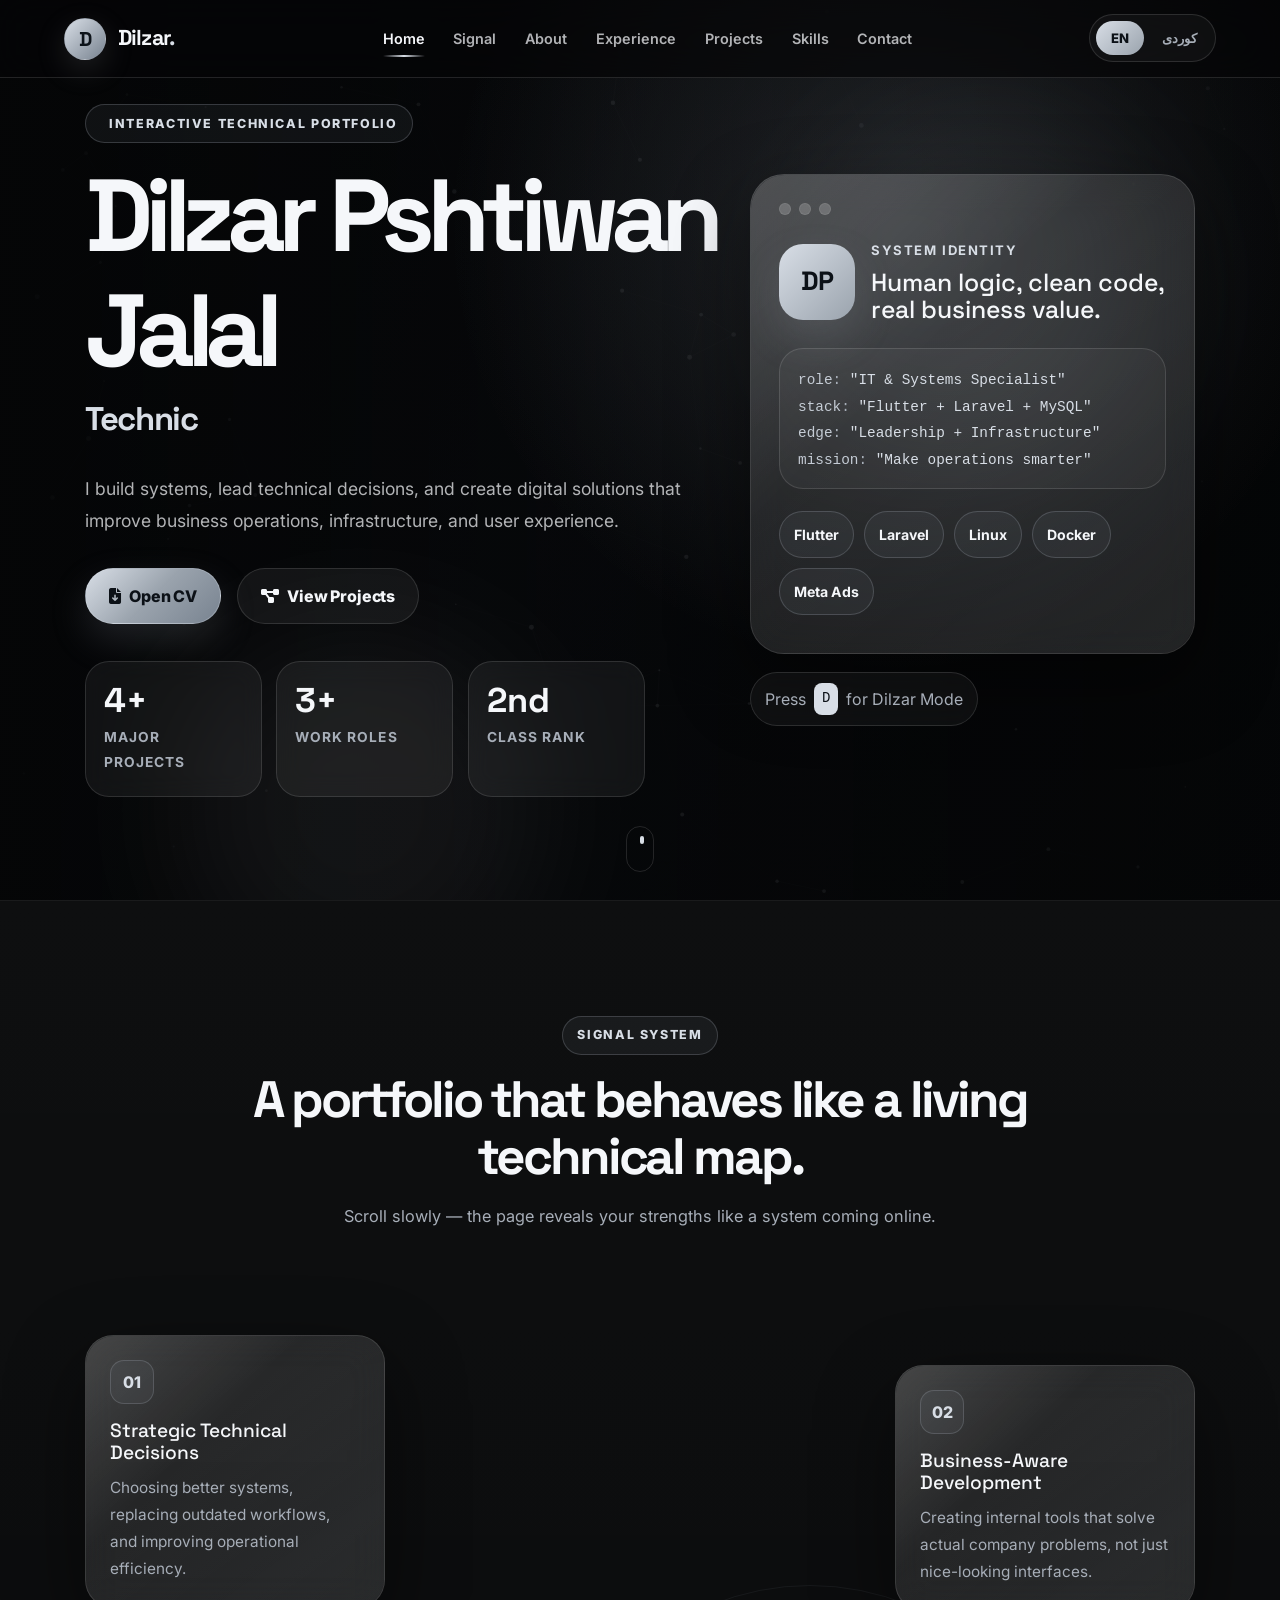
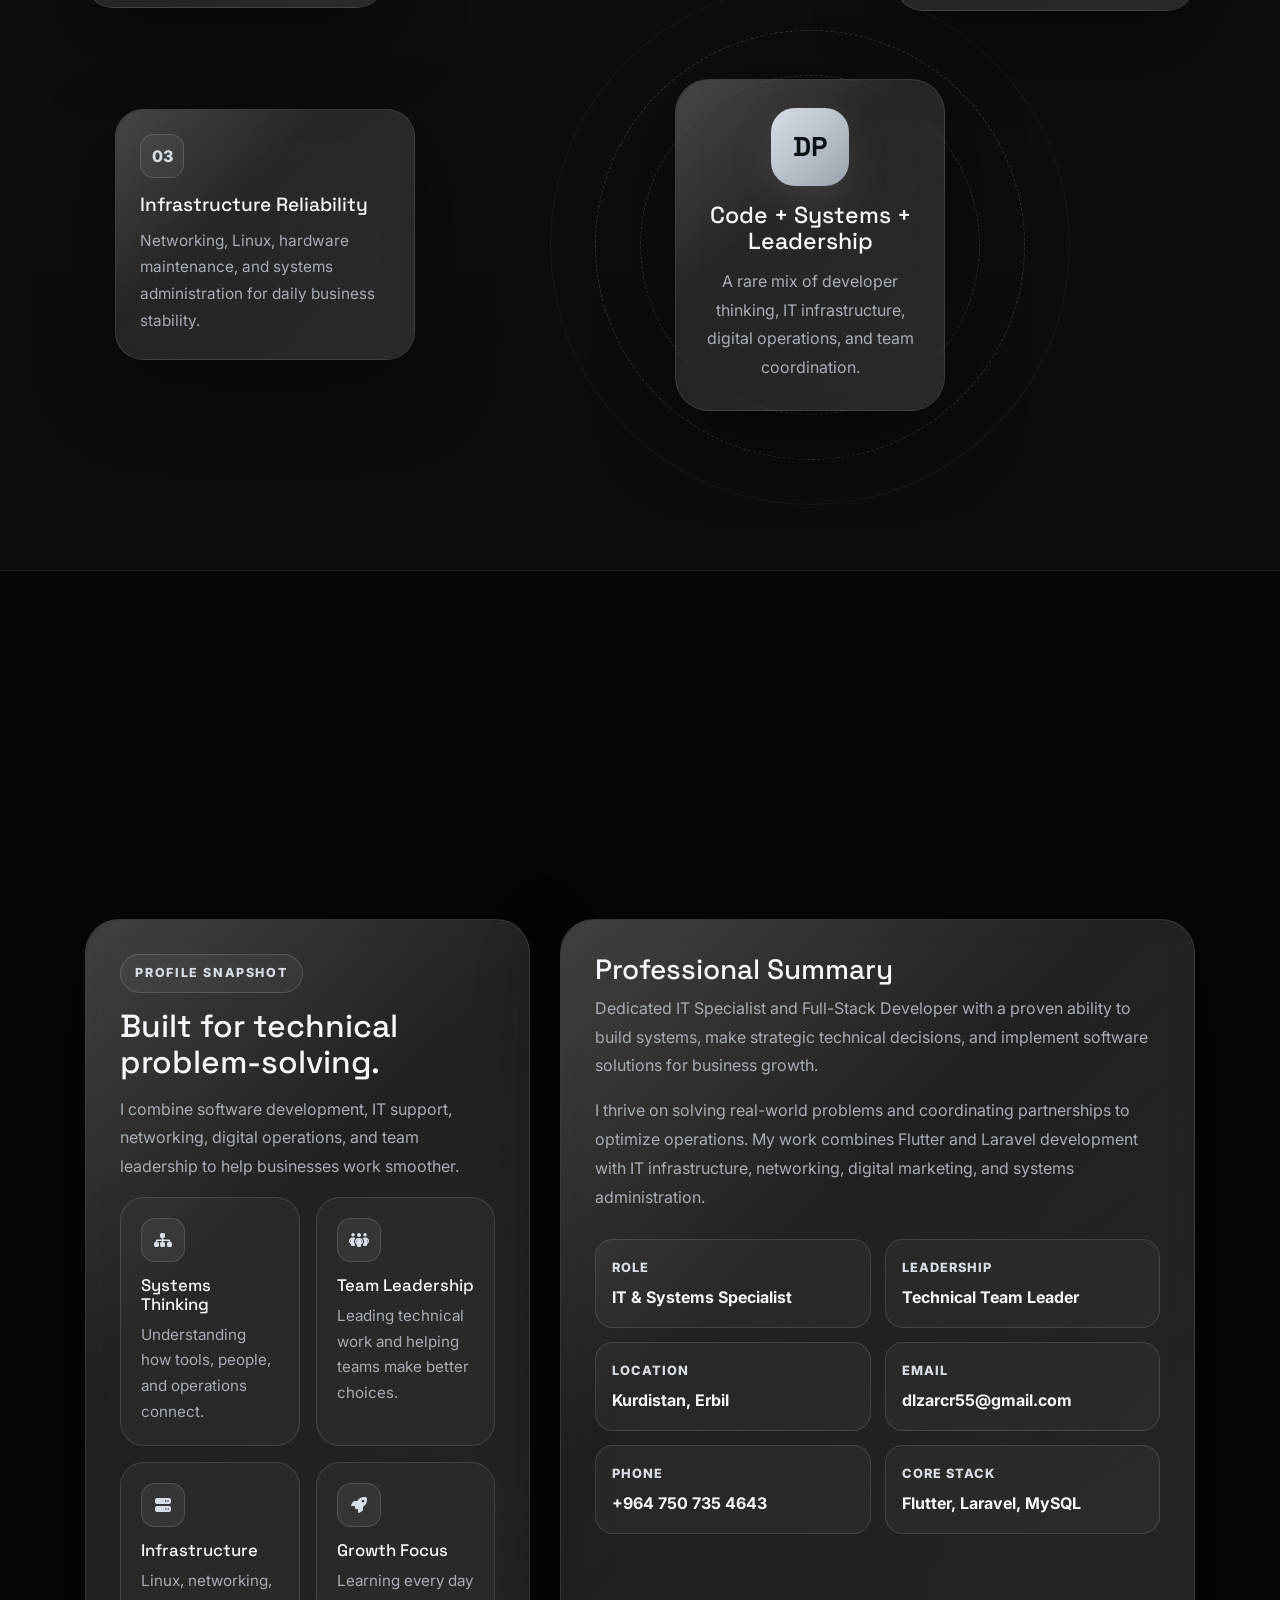
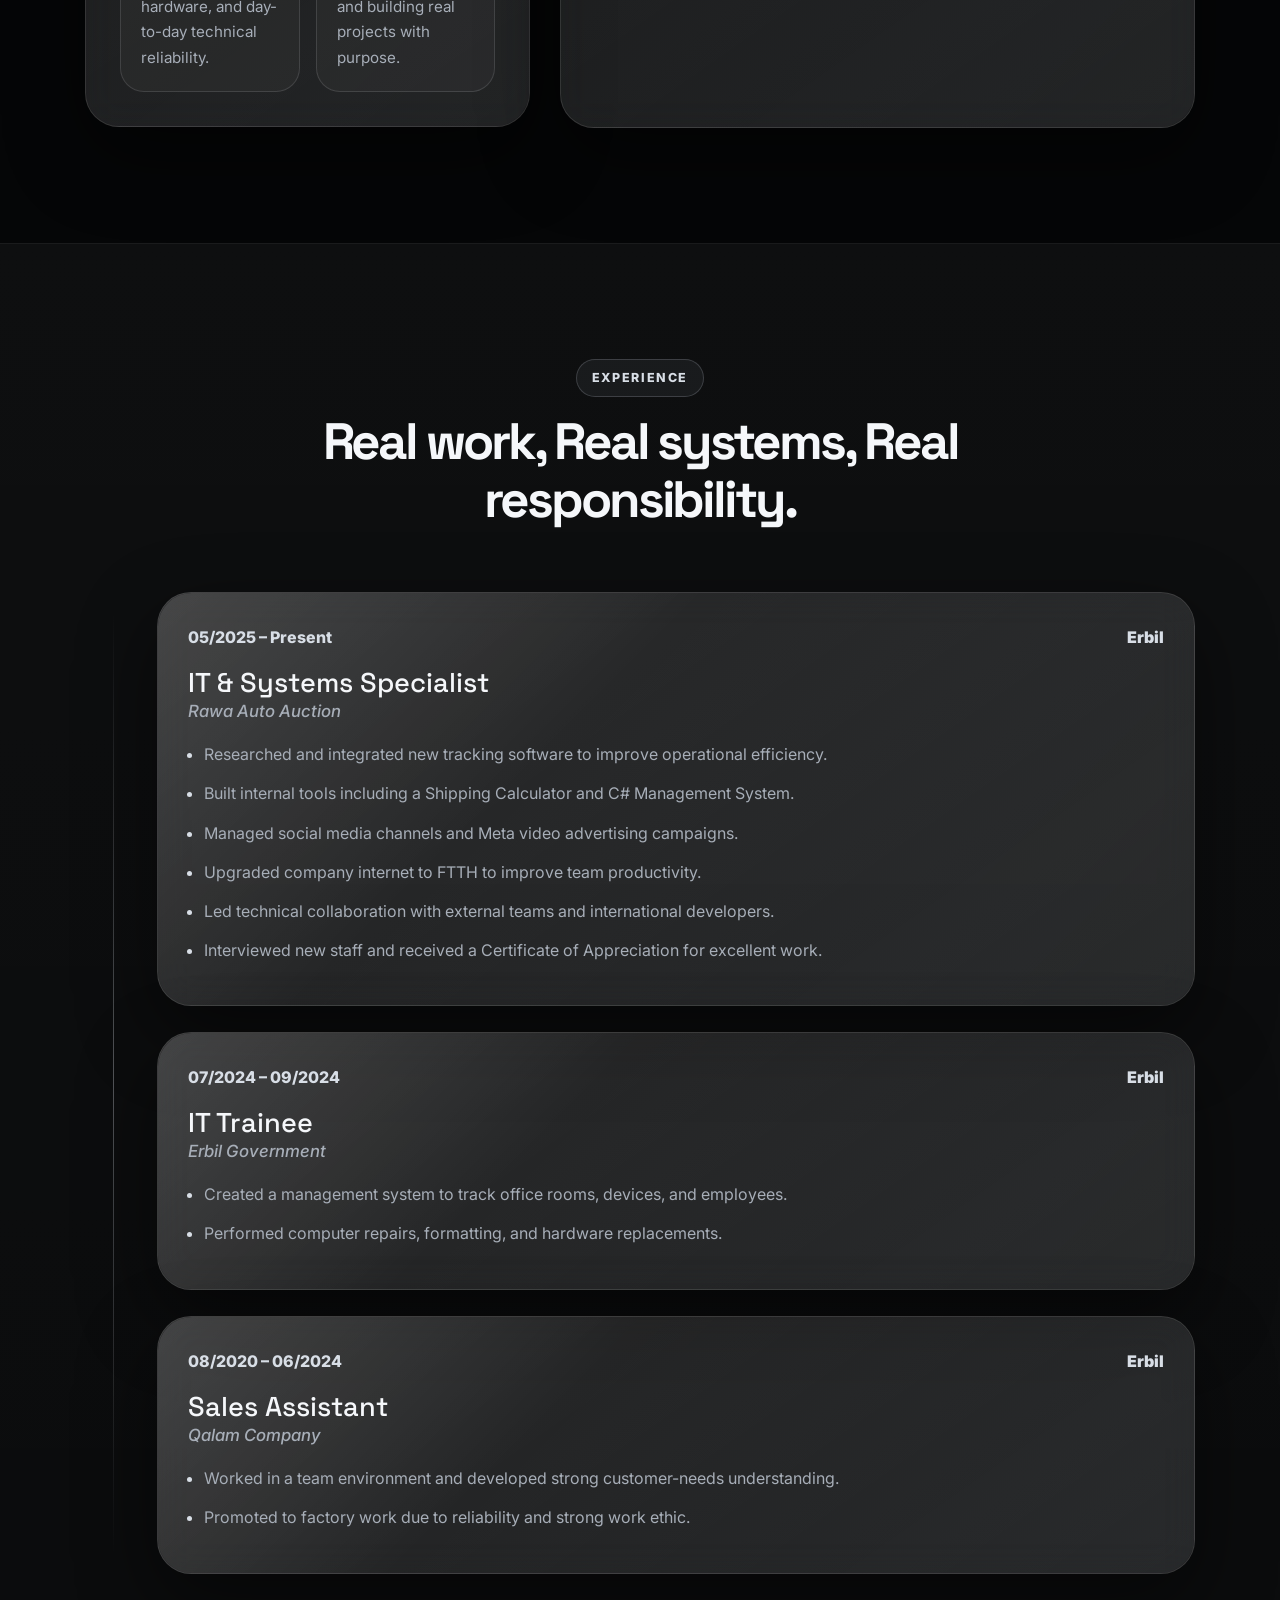
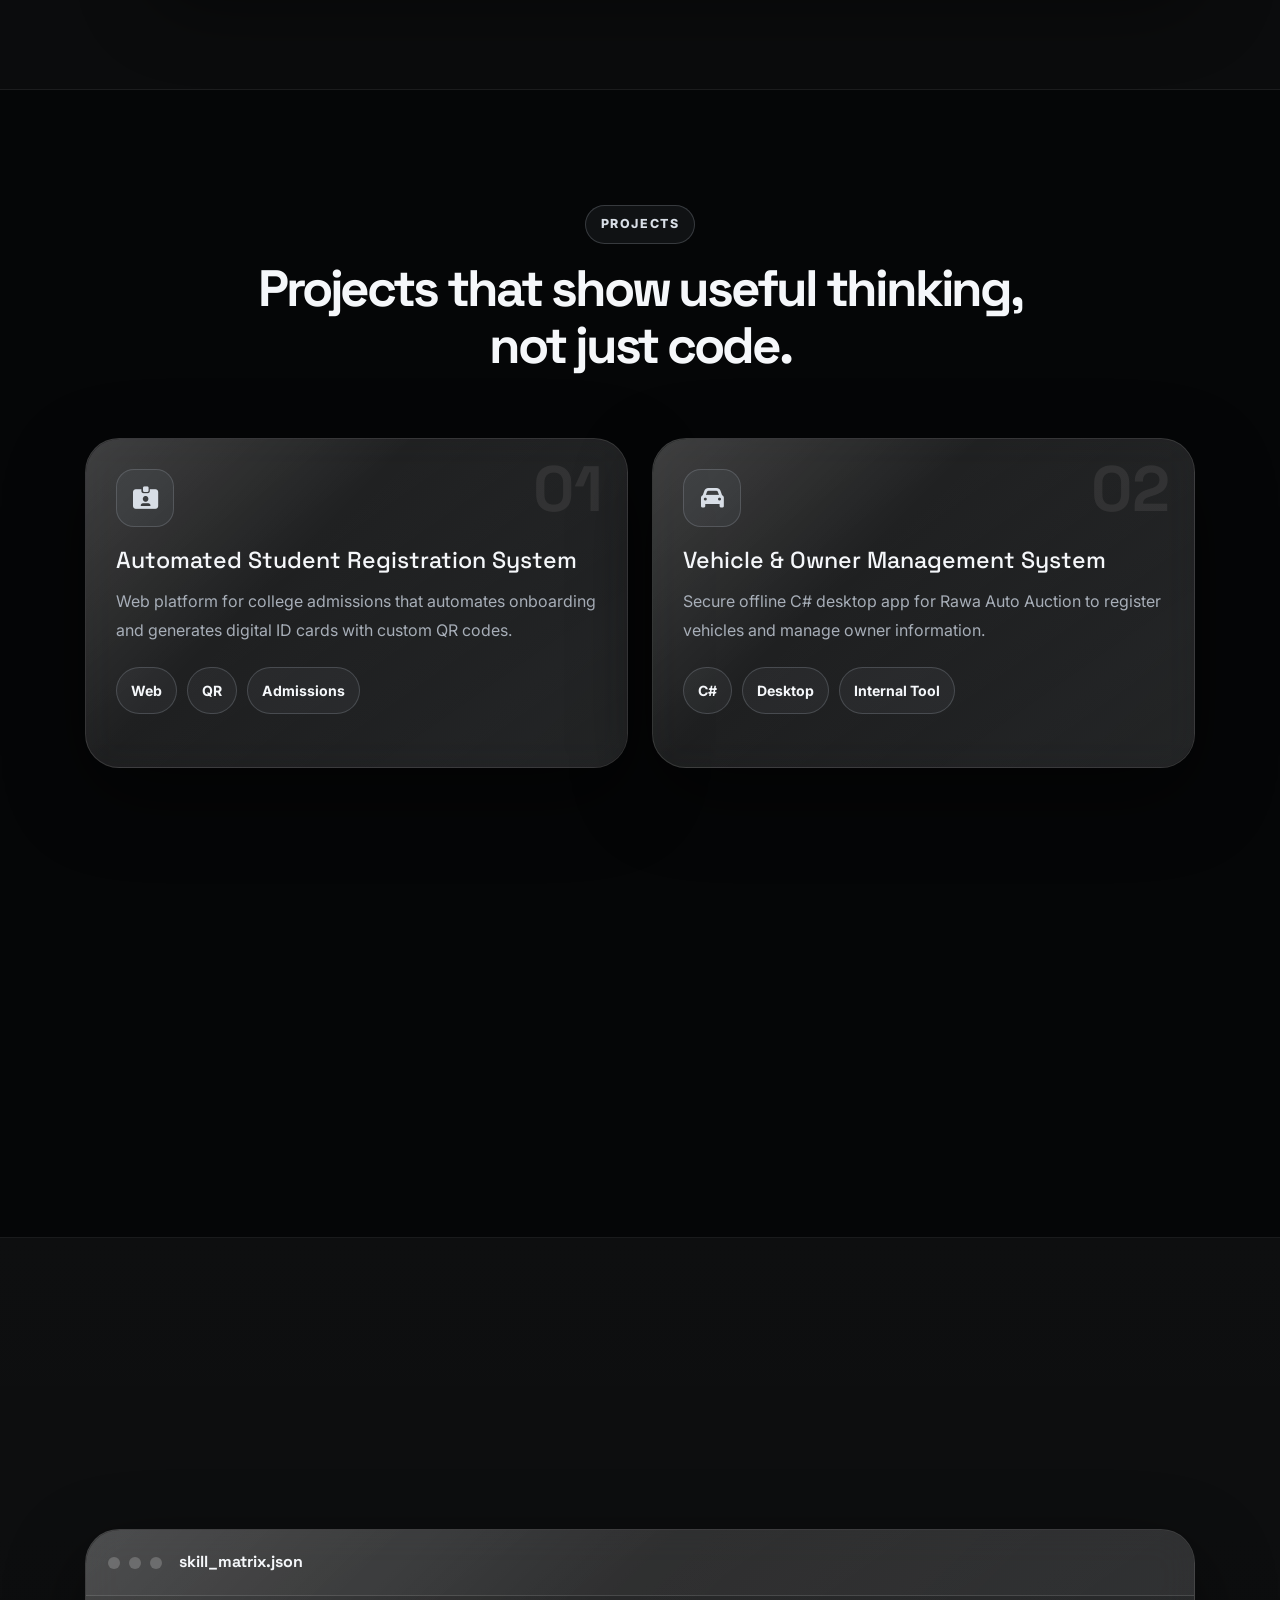
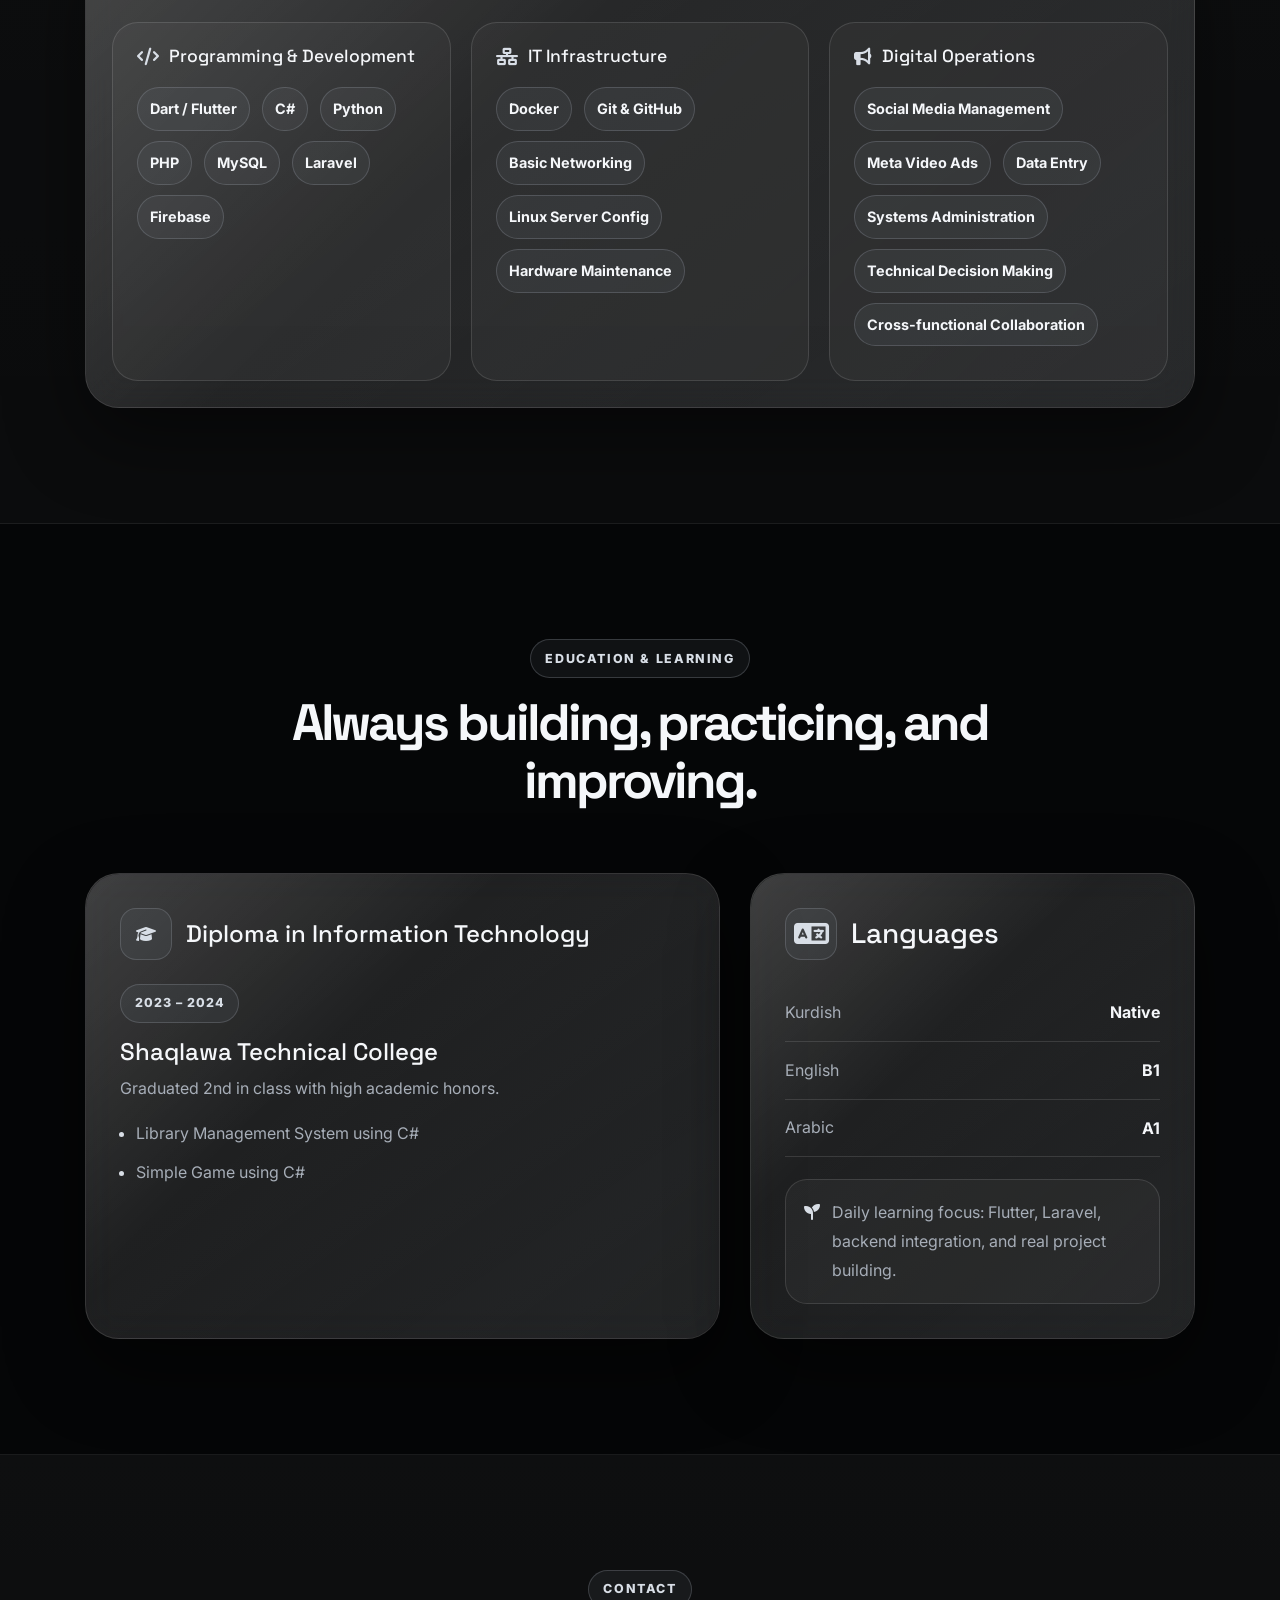
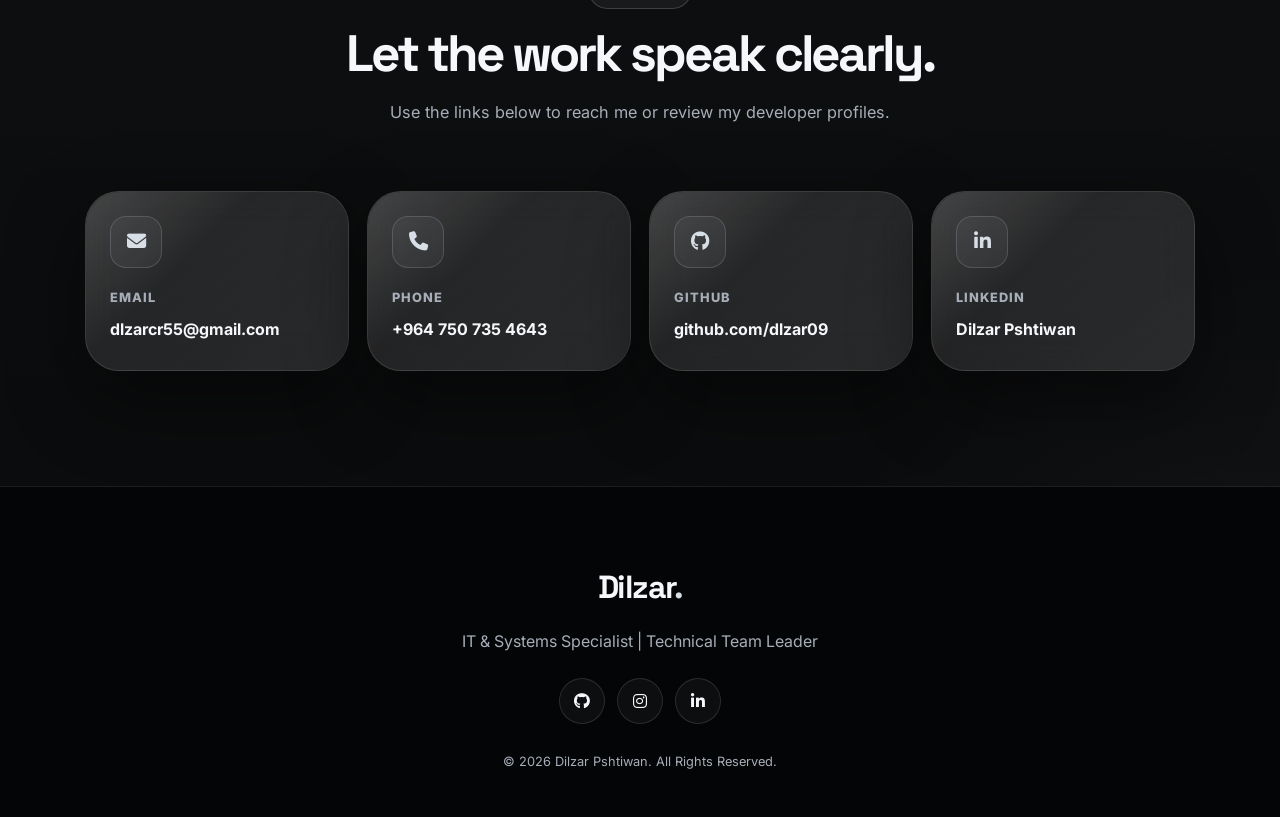
==== commit d58775e7: "changes some texts" ====
--- a/index.html
+++ b/index.html
@@ -6,7 +6,7 @@
     <title>Dilzar Pshtiwan Jalal | IT & Systems Specialist</title>
     <meta content="width=device-width, initial-scale=1.0" name="viewport">
     <meta content="Dilzar Pshtiwan Jalal, IT Specialist, Technical Team Leader, Flutter Developer, Laravel Developer" name="keywords">
-    <meta content="Interactive dark portfolio for Dilzar Pshtiwan Jalal, IT & Systems Specialist and Technical Team Leader." name="description">
+    <meta content="Interactive portfolio of Dilzar Pshtiwan Jalal, IT & Systems Specialist and Technical Team Leader." name="description">
 
     <link href="https://fonts.googleapis.com/css2?family=Inter:wght@300;400;500;600;700;800;900&family=Space+Grotesk:wght@500;600;700&family=Noto+Sans+Arabic:wght@400;500;600;700;800;900&display=swap" rel="stylesheet">
     <link href="https://cdnjs.cloudflare.com/ajax/libs/font-awesome/6.2.1/css/all.min.css" rel="stylesheet">
@@ -182,7 +182,7 @@
                 <div class="signal-node node-bottom-right glass-panel reveal delay-3 magnetic" data-tilt>
                     <span class="node-tag">04</span>
                     <h4>Professional Fun</h4>
-                    <p>Interactive details, smooth motion, and small surprises that make the portfolio memorable.</p>
+                    <p>Interactive details, smooth motion, and small surprises that make the project memorable.</p>
                 </div>
             </div>
         </div>
@@ -263,7 +263,7 @@
         <div class="container">
             <div class="section-heading text-center reveal">
                 <span class="section-kicker">Experience</span>
-                <h2>Real work, real systems, real responsibility.</h2>
+                <h2>Real work, Real systems, Real responsibility.</h2>
             </div>
 
             <div class="experience-track">
@@ -390,7 +390,7 @@
                         <div class="skill-pill">Docker</div>
                         <div class="skill-pill">Git & GitHub</div>
                         <div class="skill-pill">Basic Networking</div>
-                        <div class="skill-pill">Point-to-Point</div>
+                        <!-- <div class="skill-pill">Point-to-Point</div> -->
                         <div class="skill-pill">Linux Server Config</div>
                         <div class="skill-pill">Hardware Maintenance</div>
                     </div>
@@ -517,7 +517,7 @@
             <p>IT & Systems Specialist | Technical Team Leader</p>
             <div class="footer-socials">
                 <a href="https://github.com/dlzar09" target="_blank" rel="noopener"><i class="fab fa-github"></i></a>
-                <a href="https://www.facebook.com/dlzar.pshtiwan" target="_blank" rel="noopener"><i class="fab fa-facebook-f"></i></a>
+                <a href="https://www.instagram.com/dilzar_22" target="_blank" rel="noopener"><i class="fab fa-instagram"></i></a>
                 <a href="https://www.linkedin.com/in/dilzar-pshtiwan/" target="_blank" rel="noopener"><i class="fab fa-linkedin-in"></i></a>
             </div>
             <small>&copy; 2026 Dilzar Pshtiwan. All Rights Reserved.</small>
